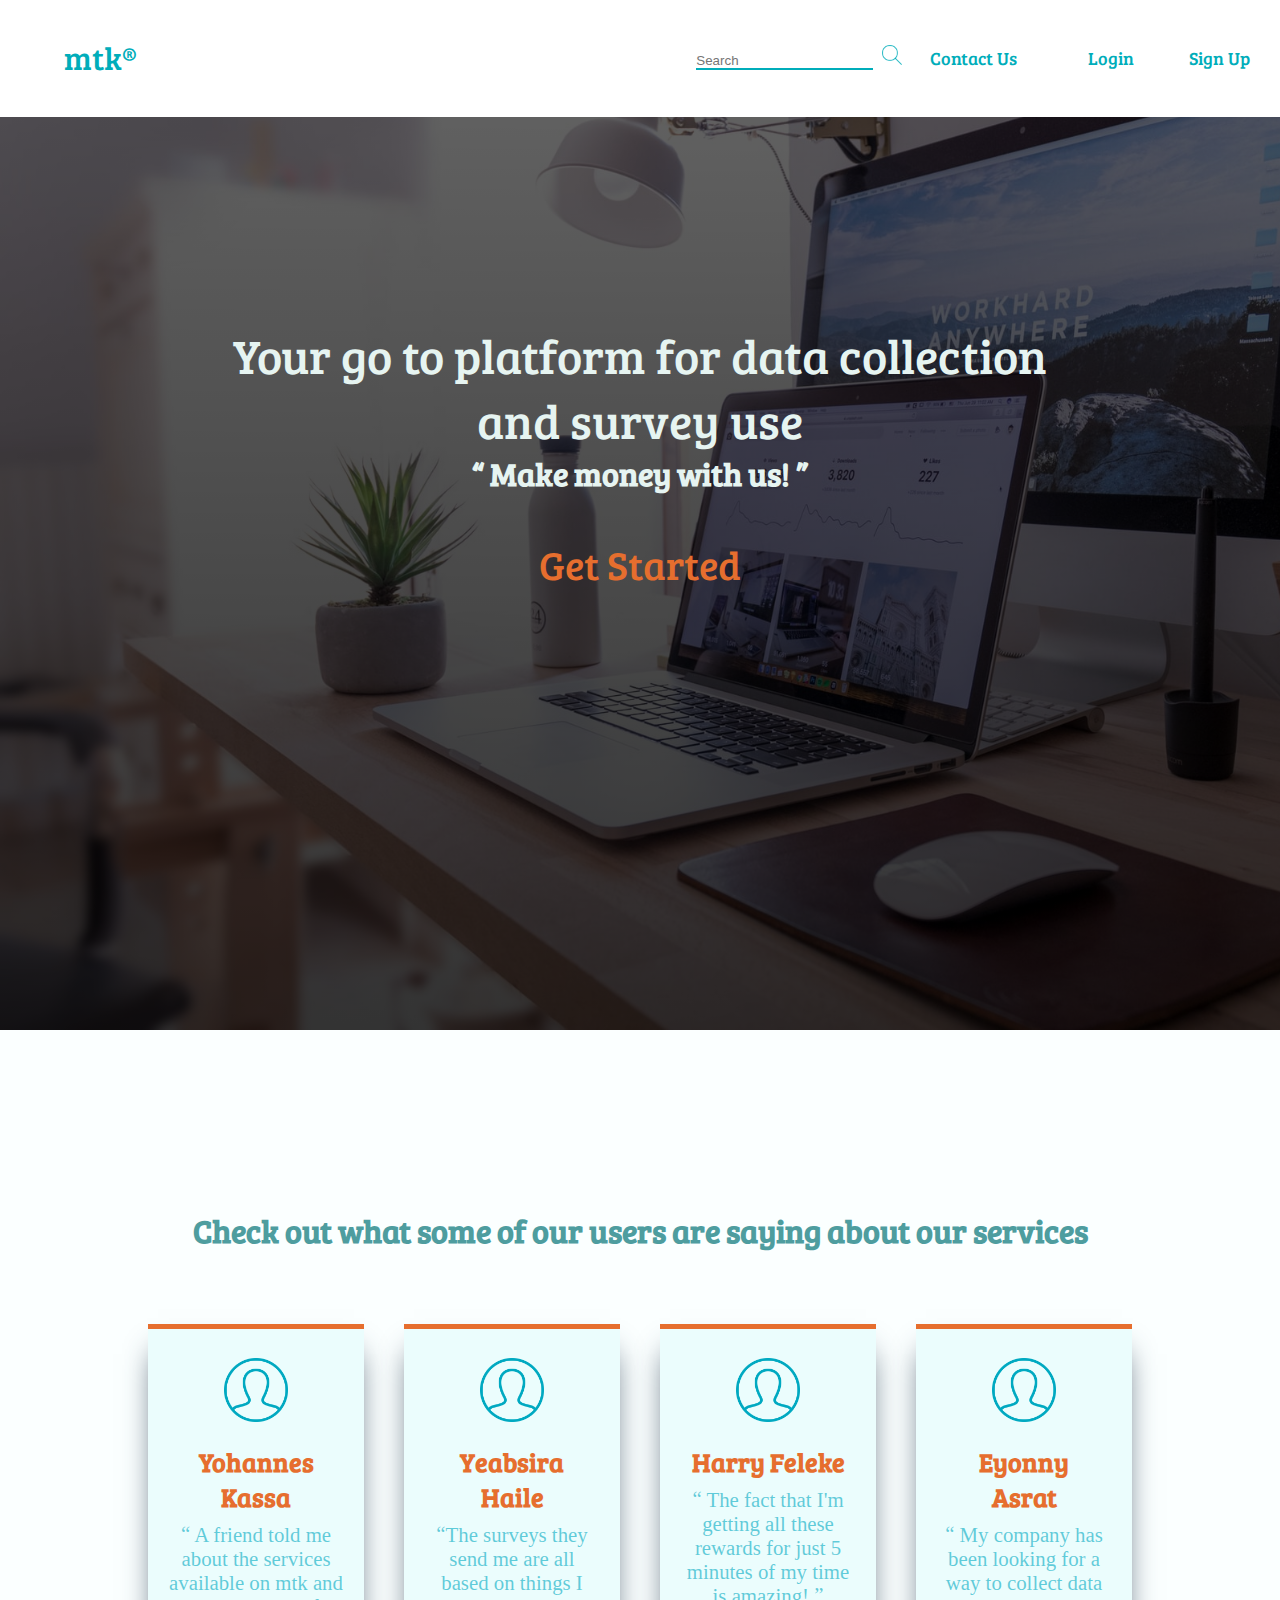
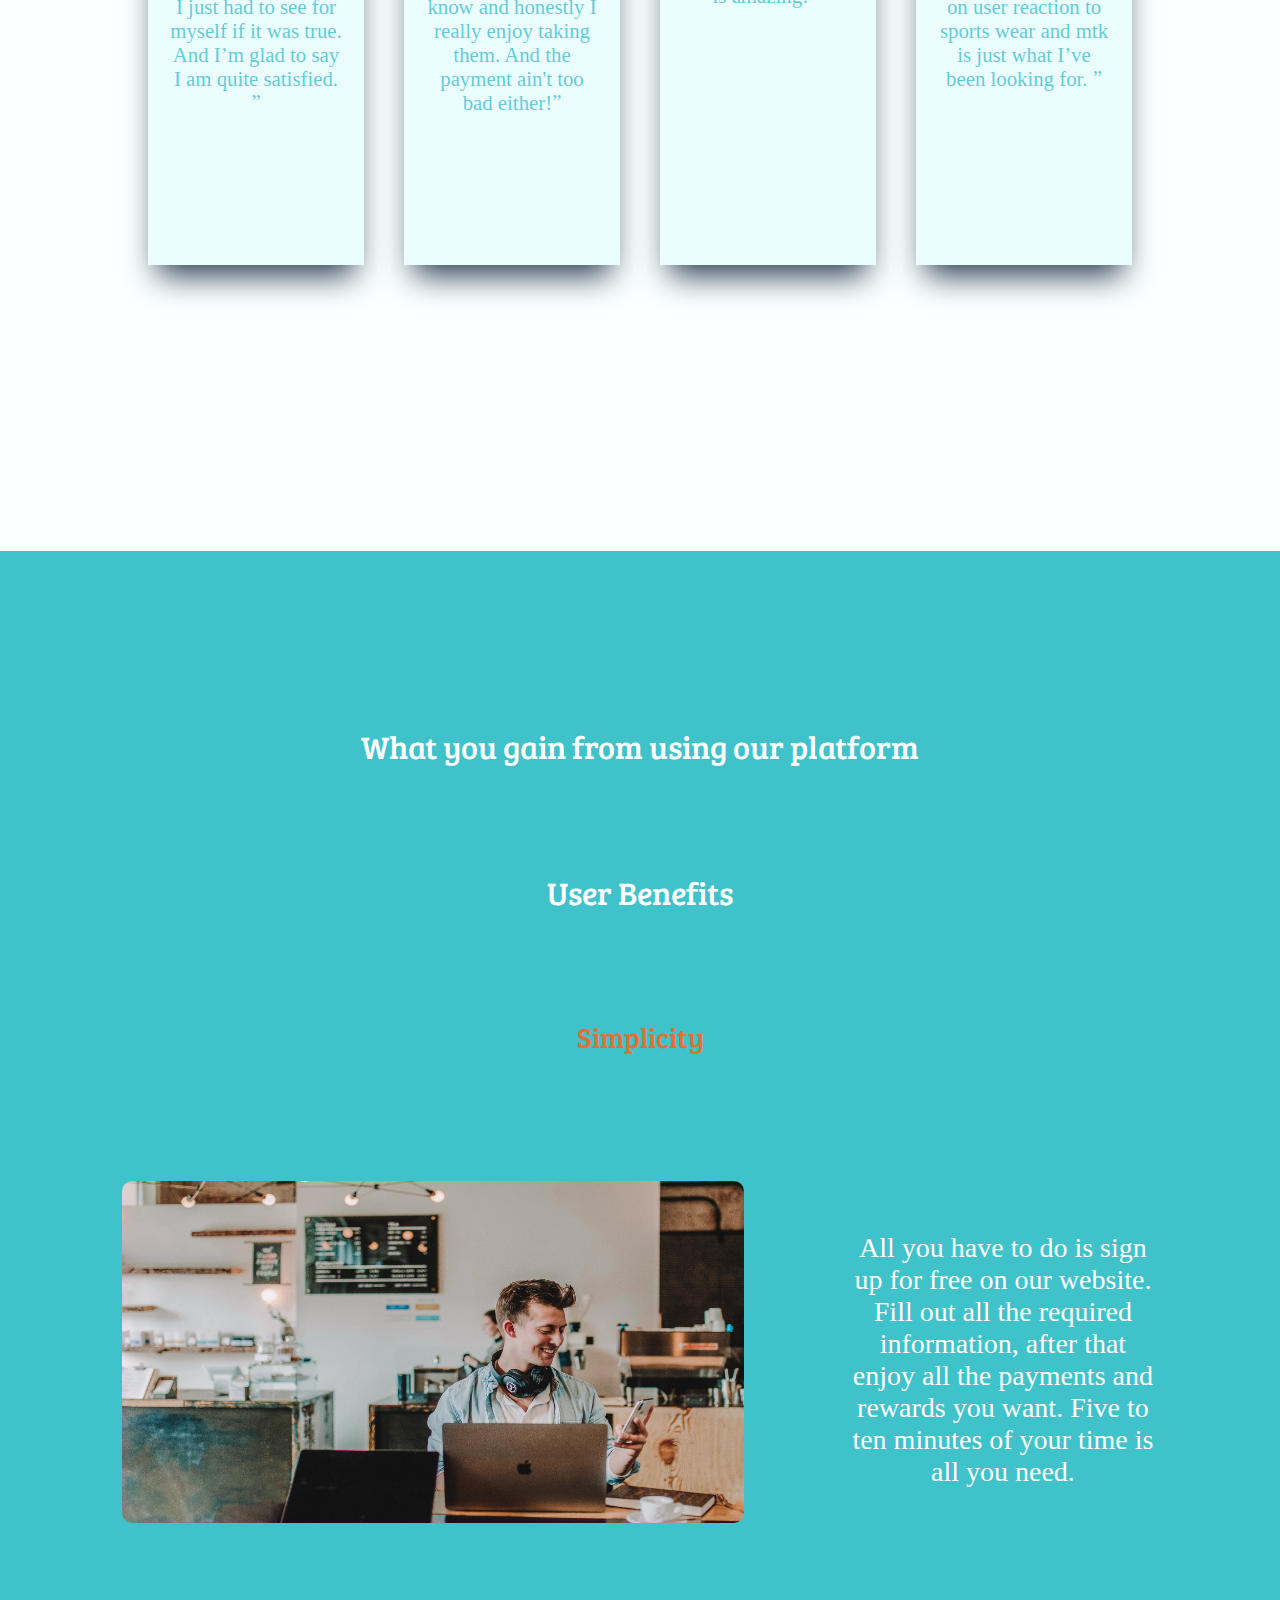
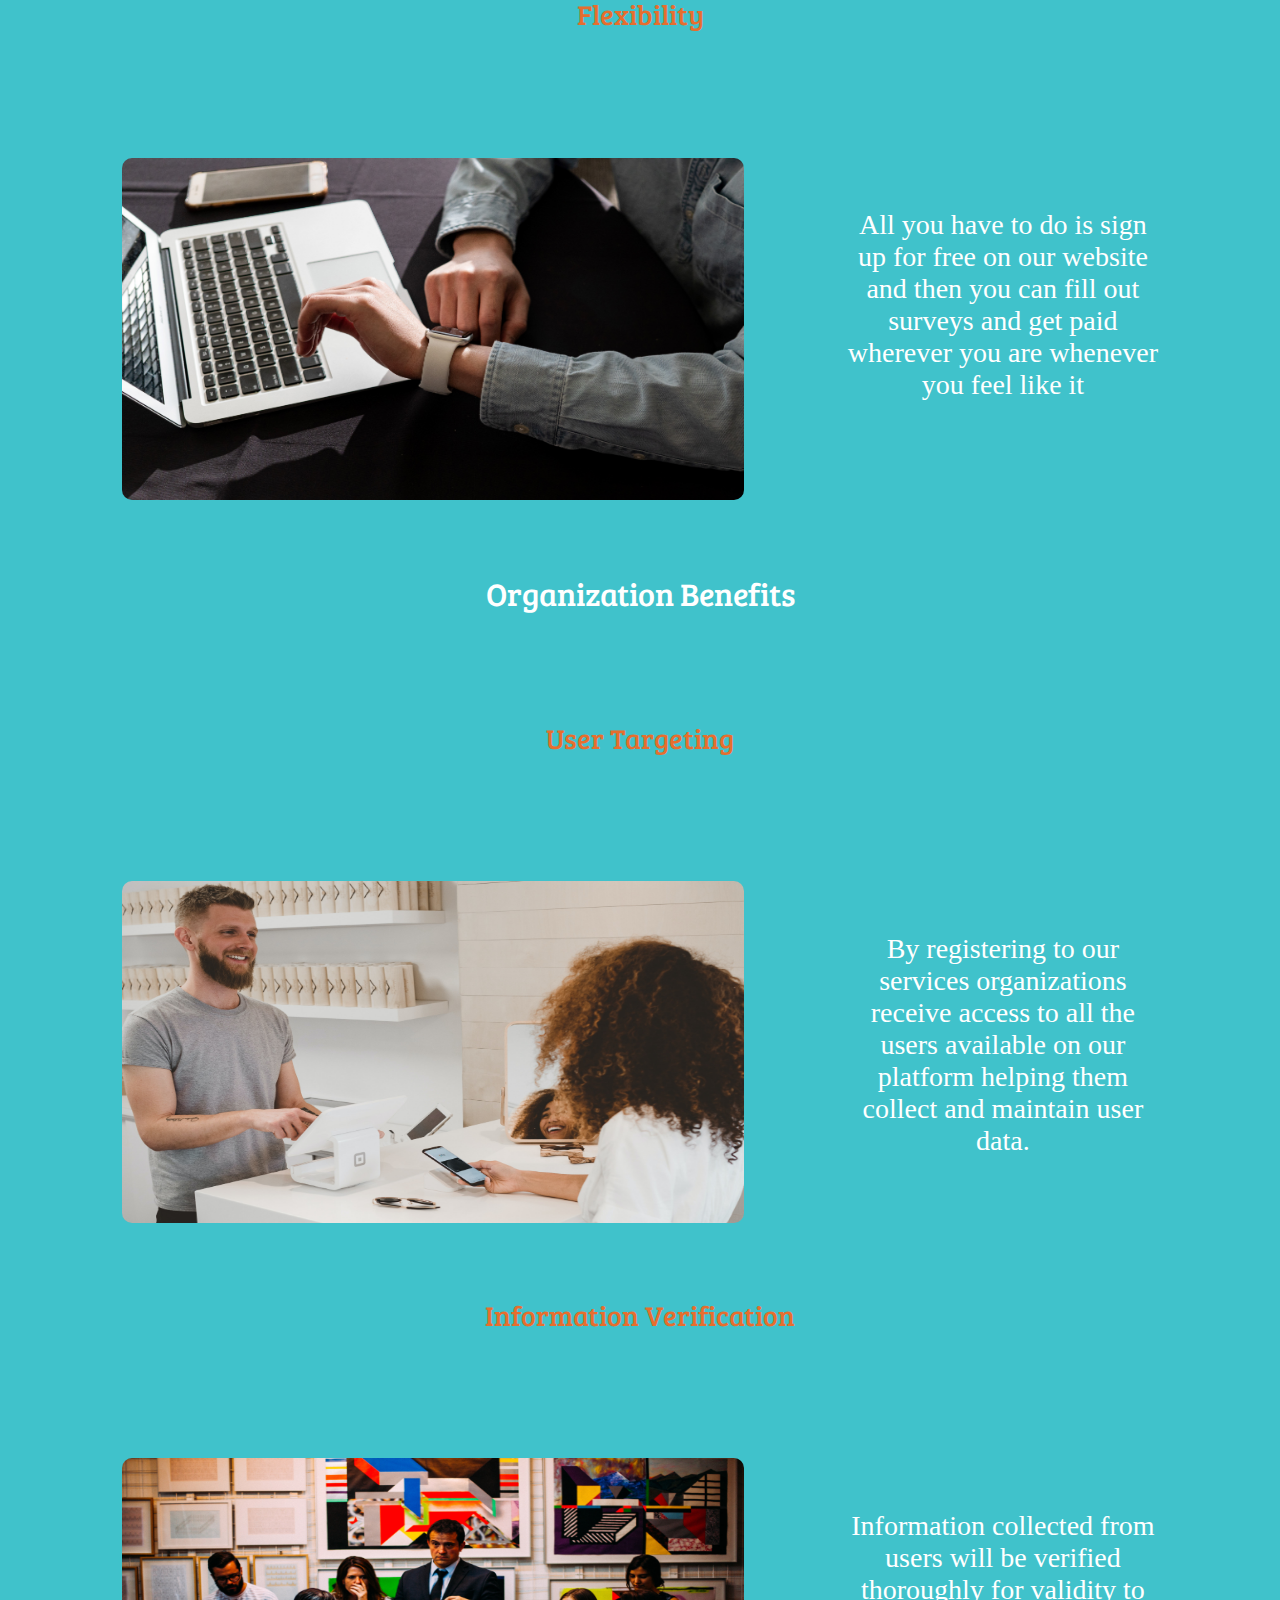
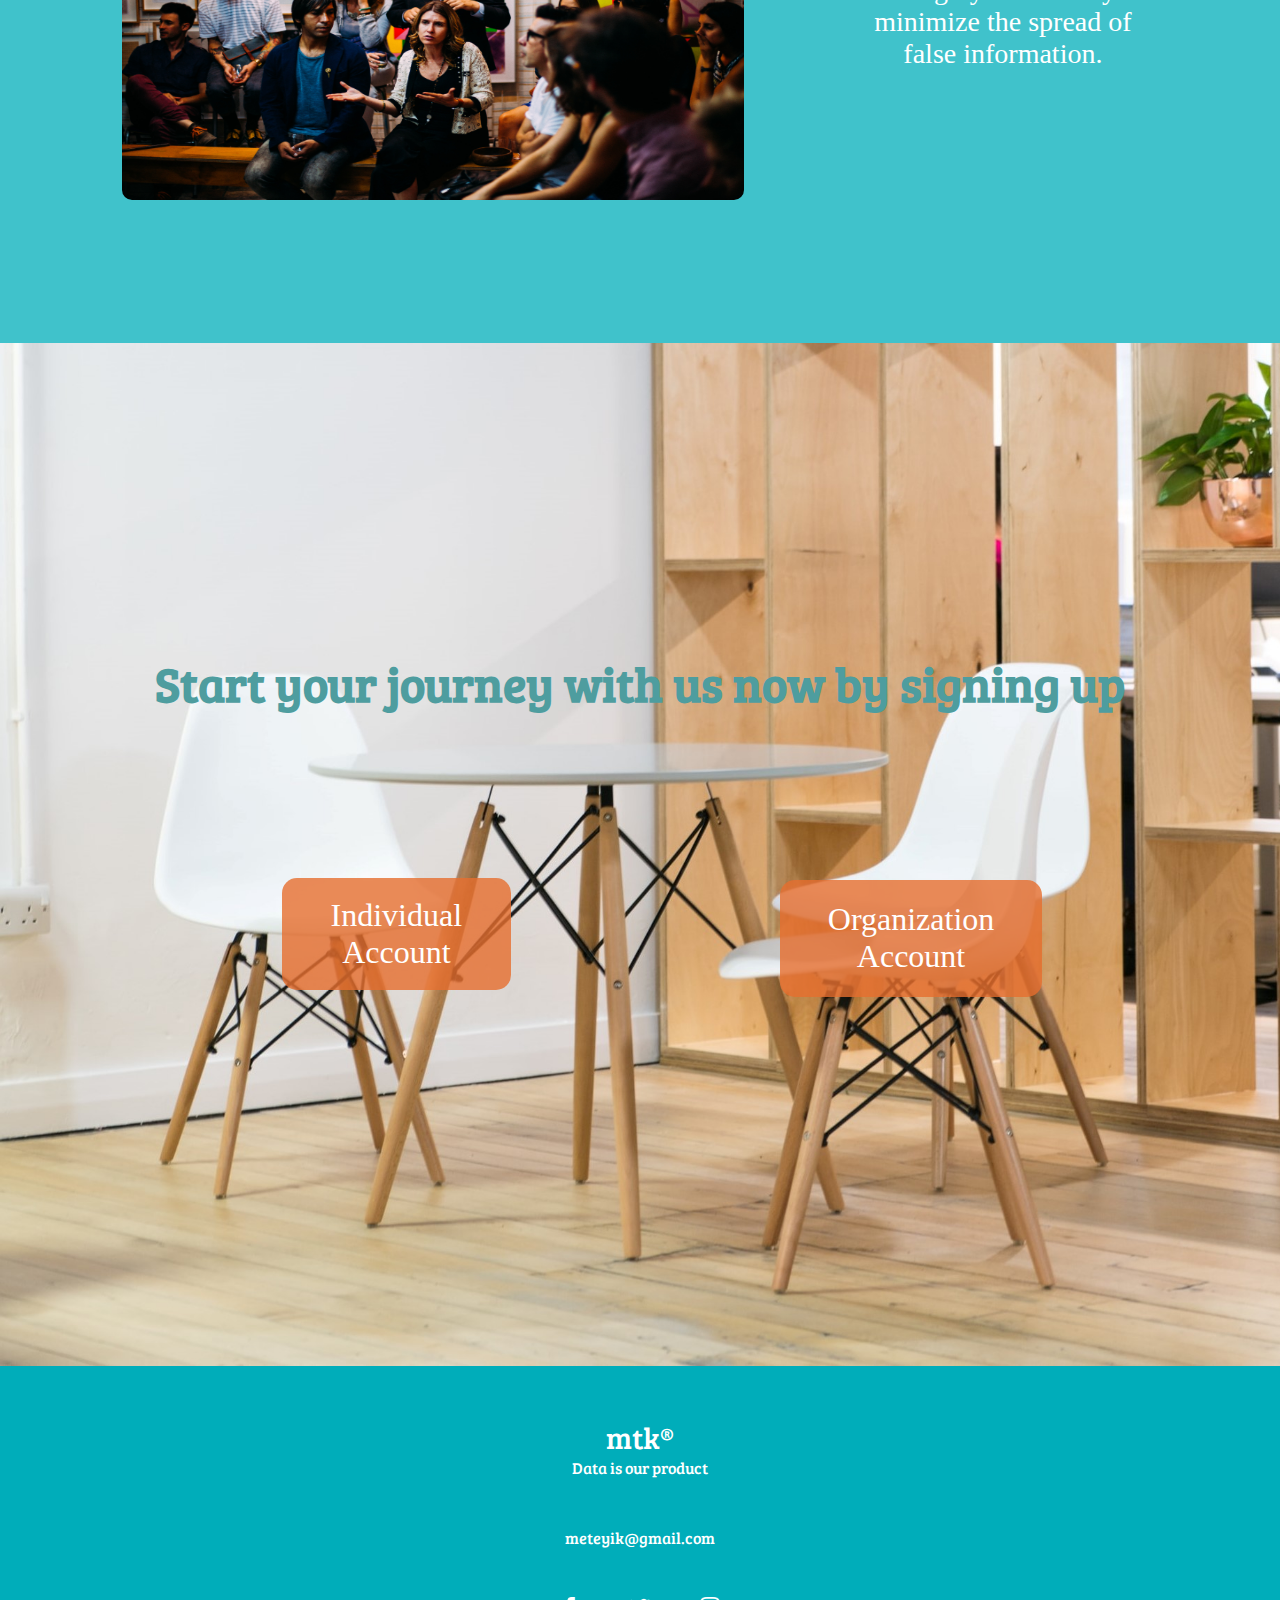
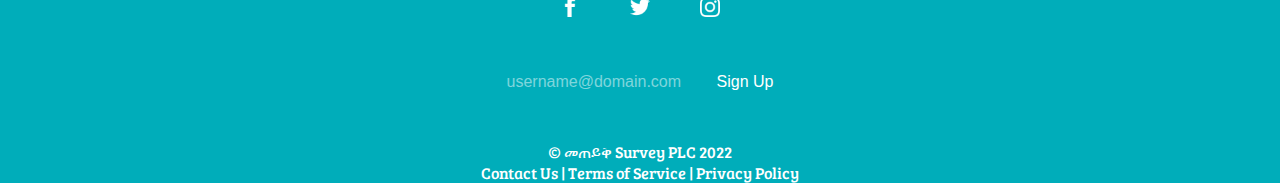
==== Meteyik Survey/index.html @ 3c39456e "login" ====
<!DOCTYPE html>
<html lang="en">

<head>
    <meta charset="UTF-8">
    <meta http-equiv="X-UA-Compatible" content="IE=edge">
    <meta name="author" content="Natan Mekebib">
    <meta name="description" content="Fill out surveys get rewards">
    <meta name="keywords" content="Survey Form Research meteyik mtk Rewards Ethiopia">
    <meta name="viewport" content="width=device-width, initial-scale=1.0">
    <title>መጠይቅ Survey : Form building and distribution</title>
    <link rel="shortcut icon" href="Resources/logo.png">
    <link href='https://fonts.googleapis.com/css?family=Bree Serif' rel='stylesheet'>
    <link rel="stylesheet" href="Resources/css/index.css">
    <link rel="stylesheet" href="Resources/css/style.css">
    <base href="index.html" target="_self">
</head>

<body>
    <header>
        <div id="header-container">
            <div class="headerpadding flex flex-ac">
                <div id="header-left">
                    <div id="header-title">
                        <a href="#">
                            mtk&reg;
                        </a>
                    </div>
                </div>
                <div id="header-right">
                    <nav id="nav">
                        <ul class="flex flex-ae">
                            <li>
                                <input type="text" name="search" placeholder="Search" id="searchbox">
                            </li>
                            <li>
                                <a href="#">
                                    <img src="Resources/images/search.png" alt="search icon" onclick="" id="searchicon" width="20px">
                                </a>
                            </li>
                            <li>
                                <a href="#">Contact Us</a>
                            </li>
                            <li>
                                <a href="Resources/html/login.html">Login</a>
                            </li>
                            <li>
                                <a href="Resources/html/usersignup.html">Sign Up</a>
                            </li>
                        </ul>
                    </nav>
                    <div id="menu">
                        <button>
                            <img src="Resources/images/menu.png" alt="Menu button">
                        </button>
                    </div>
                </div>
            </div>
            
        </div>
        <hr noshade="">
    </header>
    <main class="ta-center">
        <section id="herosection" >
            <div class="ta-center">
                <h1>Your go to platform for data collection and survey use</h1>
                <h2>
                    <q>
                        Make money with us!
                    </q>
                </h2>
                <p>
                    Have you ever wondered how you could make extra money from wherever you are without having to invest all
                    your time, well then why not consider taking surveys with us, <b>መጠይቅ Survey?</b> We offer you payments
                    and rewards for all the forms you fill out and submit. And if you are an organization looking to test
                    user views for your service then you too can work with us to get the best results possible!
                </p> <br> <br>
                <button>Get Started</button>
            </div>
        </section>
        <section id="testimonial" class="ta-center">
            <h2>Check out what some of our users are saying about our services</h2>
            <div id="testimony-container"> 
                <div class="testimonybox">
                    <img src="Resources/images/userimg.png" alt="">
                    <h3>
                    Yohannes Kassa 
                    </h3>
                    <q>
                         A friend told me about the services available on mtk and I just had to see for myself if it was true. And I’m glad to say I am quite satisfied. 
                    </q>
                </div>
                <div class="testimonybox">
                    <img src="Resources/images/userimg.png" alt="">
                    <h3>
                        Yeabsira Haile 
                    </h3>
                    <q>The surveys they send me are all based on things I know and honestly I really enjoy taking them. And the payment ain't too bad either!</q>
                </div>
                <div class="testimonybox">
                    <img src="Resources/images/userimg.png" alt="">
                    <h3>
                    Harry Feleke 
                    </h3>
                    <q>
                        The fact that I'm getting all these rewards for just 5 minutes of my time is amazing!
                    </q>
                </div>
                <div class="testimonybox">
                    <img src="Resources/images/userimg.png" alt="">
                    <h3>
                    Eyonny Asrat 
                    </h3>
                    <q>
                         My company has been looking for a way to collect data on user reaction to sports wear and mtk is just what I’ve been looking for.   
                    </q>
                    
                </div>
            </div>
        </section>
        <section id="benefits">
            <div>
                <h2>What you gain from using our platform</h2>
                <h2>User Benefits</h2>
                <h3>Simplicity</h3>
                <div class="benefit">
                    <img src="Resources/images/simplicity.jpg" alt="nothinghere">
                    <p>
                        All you have to do is sign up for free on our website. Fill out all the required information, after that enjoy all the payments and rewards you want. Five to ten minutes of your time is all you need.
                    </p>
                </div>
                <h3>Flexibility</h3>
                <div class="benefit">
                    <img src="Resources/images/flexibility.jpg" alt="Man looking at watch">
                    <p>
                        All you have to do is sign up for free on our website and then you can fill out surveys and get paid
                        wherever you are whenever you feel like it
                    </p>
                </div>
                <h2>Organization Benefits</h2>
                <h3>User Targeting</h3>
                <div class="benefit">
                    <img src="Resources/images/targeting.jpg" alt="People sitting and talking">
                    <p>
                        By registering to our services organizations receive access to all the users available on our platform
                        helping them collect and maintain user data.
                    </p>
                </div>
                <h3>Information Verification</h3>
                <div class="benefit">
                    <img src="Resources/images/verification.jpg" alt="Discussion">
                    <p>
                        Information collected from users will be verified thoroughly for validity to minimize the spread of
                        false information.
                    </p>
                </div>
            </div>
        </section>
        <section id="accounts">
            <div>
                <h2>Start your journey with us now by signing up</h2>
            </div>
            <div id="account">
                <a href="Resources/html/usersignup.html">
                    <div class="button">
                       Individual Account
                    </div>
                </a> 
                <a href="Resources/html/orgsignup.html">  
                    <div class="button">
                        Organization Account
                    </div>
                </a>                
            </div>
        </section>
    </main>
    <footer>
        <div class="ta-center">
            <div class="foot-top">
                <div class="foot">
                    <ul>
                        <li class="logo">
                             mtk&reg;
                        </li>
                        <li>
                            Data is our product
                        </li>
                    </ul>
                </div>
                <div class="foot">
                    <a href="#">
                        meteyik@gmail.com
                    </a>
                </div>
                <div class="foot">
                    <a href="#">
                        <img src="Resources/images/fb.png" alt="Facebook icon">
                    </a>
                    <a href="#">
                        <img src="Resources/images/twitter.png" alt="Twitter icon">
                    </a>
                    <a href="#">
                        <img src="Resources/images/ig.png" alt="Instagram icon" width="45px">
                    </a>
                </div>
                <div class="foot">
                    <input type="email" name="email" value="username@domain.com">
                    <button>
                        <label for="email">Sign Up</label>
                    </button>
                </div>
            </div>
            <div id="foot-bottom">
                <div id="foot-left">
                    &copy; መጠይቅ Survey PLC 2022
                </div>
                <div id="foot-right">
                    <a href="#">Contact Us</a> |
                    <a href="#">Terms of Service</a> |
                    <a href="#">Privacy Policy</a>
                </div>
            </div>
    
        </div>
    </footer>

</body>
</html>
---- Meteyik Survey/Resources/css/index.css ----
body {
  font-family: var(--font-main);
}
/* Header */
header {
  width: 100%;
}
#header-container {
  background-color: var(--white-color);
  color: var(--primary-color);
  height: 3vh;
  width: 70vw;
  padding: 10% 15%;
  z-index: 1;
  position: fixed;
}
#header-left {
  flex-basis: 50%;
  flex-shrink: 1;
  font-size: 2rem;
}
#header-left #header-title a:hover {
  color: var(--orange-color);
  transition: 0.3s;
}
#header-left a:any-link {
  color: var(--primary-color);
  text-decoration: none;
}
#header-right {
  flex-basis: 50%;
  flex-grow: 1;
  text-align: right;
}
#nav {
  display: none;
}
#menu button {
  width: 25%;
  height: 3vh;
  border: none;
  background: rgba(0, 0, 0, 0);
}

/* Hero Section */

#herosection {
  background-image: linear-gradient(
      180.43deg,
      rgba(0, 0, 0, 0.6) 0%,
      rgba(0, 0, 0, 0.8) 100%
    ),
    url("../images/usingpc.jpg");
  background-size: cover;
  background-repeat: no-repeat;
  overflow: hidden;
  height: auto;
  margin-top: 15%;
  padding-bottom: 10%;
}
#herosection div h1 {
  padding: 35% 15% 20% 15%;
  font-size: clamp(3rem, 3rem, 3rem);
  font-weight: 200;
}
#herosection div h2 {
  color: var(--lighter-text-color);
  font-size: 28px;
}
#herosection p {
  display: none;
}
#herosection button {
  border: none;
  color: var(--orange-color);
  background-color: transparent;
  font-size: 40px;
  font-family: var(--font-main);
}
/* Testimonial section */
#testimonial {
  height: auto;
  color: var(--accent-color);
  background-color: var(--lighter-bg-color);
  padding: 10%;
}
#testimonial h2 {
  font-size: 32px;
  padding: 5%;
}
#testimonial h3 {
  font-size: 26px;
  color: var(--orange-color);
}
.testimonybox {
  background-color: var(--lighter-bgshade-color);
  margin-top: 15%;
  padding: 5% 7%;
}
.testimonybox q {
  font-size: 175%;
  font-family: var(--font-quote);
  color: var(--light-accent-color);
  padding: 5% 0%;
}
.testimonybox h3 {
  padding: 5%;
}
.testimonybox img {
  width: 15%;
  height: 15%;
  padding: 5%;
}
/* Benefits */
#benefits {
  background-color: var(--lighter-primary-color);
  color: white;
  height: auto;
  padding: 10%;
}
#benefits * {
  padding: 5%;
}
#benefits h2 {
  color: white;
  font-weight: 300;
  font-size: 32px;
}
#benefits h3 {
  color: var(--orange-color);
  font-weight: 200;
  font-size: 28px;
  padding-bottom: 7%;
}
#benefits h4 {
  font-size: 26;
}
#benefits .benefit p {
  font-size: 175%;
  font-family: var(--font-secondary);
  padding: 5% 0%;
}
#benefits .benefit img {
  padding: 0%;
  border-radius: 25px;
}
/* Call to Action */
#accounts {
  background-color: var(--lighter-bgshade-color);
  padding: 20% 10%;
}
#accounts h2 {
  font-size: 32px;
  padding: 10% 0%;
}
.button {
  font-size: 2rem;
  font-family: var(--font-secondary);
  padding: 10%;
  margin: 5% 0%;
  border-radius: 25px;
  background-color: var(--lighter-orange-color);
}
.button:active {
  background-color: white;
  color: var(--lighter-orange-color);
  transition: 0.3s;
}
#accounts a {
  padding: 10%;
  font-weight: 300;
  margin: 0% 5%;
}
#accounts a:any-link {
  color: white;
  text-decoration: none;
}
/* Footer */
footer {
  background-color: var(--primary-color);
  text-decoration: none;
  color: white;
}
footer a:any-link {
  color: white;
  text-decoration: none;
}
footer img {
  width: 20px;
  height: 20px;
}
footer li {
  list-style: none;
}
.foot-top {
  padding: 6%;
}
.foot {
  padding: 4%;
}
.foot a {
  padding: 2%;
}
.foot button:hover {
  color: var(--orange-color);
  transition: 0.3s;
}
.foot a:hover {
  color: var(--orange-color);
  transition: 0.3s;
}
.foot .logo {
  font-size: 30px;
}
.foot input {
  color: rgba(255, 255, 255, 0.5);
  background-color: var(--lighter-primary-color);
  border: none;
  font-size: 16px;
}
.foot button {
  color: white;
  border: none;
  background-color: transparent;
  font-size: 16px;
}
#foot-bottom #foot-right a:hover {
  color: var(--orange-color);
  transition: 0.3s;
}
/* Desktop and pc */
@media only screen and (min-width: 620px) {
  header {
    width: 100%;
    /* margin-bottom: 10px; */
  }
  #header-right {
    text-align: right;
  }
  #header-container {
    height: 5vh;
    width: 100%;
    max-width: 100vw;
    padding: 4vh 0vh;
    /* z-index: 1; */
    position: fixed;
    /* display: grid;
    place-items: center; */
  }
  #header-left {
    flex-basis: 20%;
    flex-shrink: 1;
    font-size: 2rem;
  }
  #header-right {
    flex-basis: 80%;
    flex-grow: 1;
    text-align: right;
  }
  #header-right {
    padding-left: 40%;
  }
  #header-container .headerpadding a:hover {
    color: var(--orange-color);
    transition: 0.3s;
  }
  .headerpadding {
    padding: 0% 0% 0% 5%;
  }
  #menu {
    display: none;
  }
  #nav {
    display: block;
    font-size: large;
  }
  #nav a {
    text-decoration: none;
  }
  #nav ul #searchbox {
    /* display: none; */
    /* flex-basis: 0%; */
    justify-content: flex-end;
  }
  #nav li {
    list-style: none;
    flex-basis: 20%;
    text-align: right;
  }
  #nav li a {
    padding: 2%;
  }
  #nav ul li #searchbox {
    border: none;
    color: var(--primary-color);
    border-bottom: 2px solid var(--primary-color);
  }
  #nav ul li #searchbox:hover {
    border-bottom: 2px solid var(--orange-color);
    transition: 0.3s;
  }
  #nav li:first-of-type + li {
    /* list-style: none; */
    flex-basis: 5%;
    /* text-align: right; */
  }
  #nav a:any-link {
    color: var(--primary-color);
  }
  #herosection {
    background: rgb(249, 247, 246);
    background: linear-gradient(
        180.43deg,
        rgba(0, 0, 0, 0.6) 0%,
        rgba(0, 0, 0, 0.8) 100%
      ),
      url("../images/bg-option2.jpg");
    background-size: cover;
    background-repeat: no-repeat;
    overflow: hidden;
    margin: 0%;
    height: 100vh;
    text-align: center;
    /* position: fixed; */
    /* padding: 0%; */
    /* padding-bottom: 0%; */
  }
  #herosection div h1 {
    padding: 25% 15% 0% 15%;
    font-size: 3rem;
    font-weight: 200;
  }
  #herosection div h2 {
    color: var(--lighter-text-color);
    font-size: 2rem;
  }
  #herosection button {
    border: none;
    color: var(--orange-color);
    background-color: transparent;
    font-size: 40px;
    font-family: var(--font-main);
  }
  #testimony-container {
    display: flex;
    height: 80vh;
  }
  .testimonybox {
    flex-basis: 25%;
    padding: 2%;
    margin: 2%;
    overflow: hidden;
    height: 55vh;
    border-radius: 15 px;
    border-top: 5px solid var(--orange-color);
    box-shadow: rgb(38, 57, 77) 0px 20px 30px -10px;
    transition: 0.1s;

    /* font-size: 120%; */
  }
  #testimony-container .testimonybox q {
    font-size: 130%;
  }
  .testimonybox:hover {
    overflow: visible;
    height: 80%;
    transition: 0.1s;
    background-color: rgba(0, 173, 186, 0.35);
    border-bottom: 5px solid var(--lighter-orange-color);
  }
  #testimony-container .testimonybox:hover {
  }
  #testimony-container .testimonybox:hover q {
    font-size: 150%;
  }
  .testimonybox:hover q {
    color: var(--white-color);
    font-size: 150%;
  }
  .testimonybox img {
    height: 13%;
    width: auto;
  }
  .testimonybox:hover img {
    height: 13%;
    width: auto;
  }
  #benefits {
    padding: 5%;
    background-size: cover;
    background-repeat: no-repeat;
    overflow: hidden;
  }
  #benefits .benefit img {
    border-radius: 10px;
  }
  .benefit {
    display: flex;
    text-align: center;
    position: relative;
    padding: 5%;
    margin: 5% 0% 25% 0%;
  }
  .benefit:nth-child(2n) {
    /* flex-direction: row-reverse; */
  }
  .benefit img {
    flex-basis: 50%;
    padding: 5%;
    position: absolute;
    left: 0;
    top: 0;
    bottom: 0;
    width: 60%;
    height: 330%;
  }
  #benefits .benefit p {
    flex-basis: 50%;
    /* padding: 0% 5% 5% 5%; */
    position: absolute;
    right: 0;
    /* left: 0; */
    bottom: 0;
    font-size: 1.75rem;
    top: 0;
    width: 30%;
    height: 100%;
    /* box-shadow: rgba(0, 0, 0, 0.06) 0px 2px 4px 0px inset; */
    /* overflow: hidden; */
  }
  .benefit p:hover {
    /* overflow-y: auto; */
  }
  #accounts {
    /* position: relative; */
    text-align: center;
    background-image: url("../images/calltoaction.jpg");
    background-size: cover;
    background-repeat: no-repeat;
    overflow: hidden;
  }
  #accounts h2 {
    padding: 5% 0%;
    font-size: 3rem;
  }
  #account {
    display: flex;
    text-align: center;
    width: 100%;
    font-size: 3rem;
    /* padding-left: 10%; */

    /* flex-basis: 100%; */
  }
  .button {
    /* display: flex; */
    flex-basis: 50%;
    border-radius: 15px;
    /* margin: 0% auto; */
    width: 100%;
    text-align: center;
    font-size: 2rem;
    /* position: absolute; */
  }
  .button:hover {
    color: var(--lighter-bgshade-color);
  }
  .foot-top {
    padding: 2%;
  }
  .foot {
    padding: 2%;
  }
  .foot a {
    padding: 2%;
  }
}
/* @media only screen and (min-width: 620px) {
  #header-right {
    padding-left: 10%;
  }
  #header-left {
    flex-basis: 10%;
    flex-shrink: 1;
    font-size: 2rem;
  }
  #header-right {
    flex-basis: 90%;
    flex-grow: 1;
    text-align: right;
  }
} */
---- Meteyik Survey/Resources/css/style.css ----
* {
  padding: 0;
  margin: 0;
  max-width: 100%;
  /* overflow: hidden; */
  position: relative;
}
/* Variables */
:root {
  --primary-color: #00adba;
  --lighter-primary-color: rgba(0, 173, 186, 0.75);
  --accent-color: #00a9c1;
  --light-accent-color: rgba(0, 169, 193, 0.6);
  --darker-shade: #4e9d9f;
  --lighter-text-color: #e6f4f1;
  --lighter-bg-color: rgba(235, 253, 253, 0.2);
  --lighter-bgshade-color: rgba(235, 253, 253, 1);
  --white-color: #ffffff;
  --offwhite-color: #f5f5f5;
  --orange-color: rgba(230, 110, 46, 1);
  --lighter-orange-color: rgba(230, 110, 46, 0.8);
  --font-main: Bree Serif;
  --font-quote: Raleway;
  --font-secondary: Lato;
}

/* Ready Classes */
/* Width Ready Classes */

.fifteen {
  width: 15%;
}
/* 20% wide */
.twenty {
  width: 20%;
}

/* 25% wide */
.twenty-five {
  width: 25%;
}

/* 30% wide */
.thirty {
  width: 30%;
}

/* 35% wide */
.thirty-five {
  width: 35%;
}

/* 40% wide */
.forty {
  width: 40%;
}

/* 45% wide */
.forty-five {
  width: 45%;
}

/* 50% wide */
.fifty {
  width: 50%;
}

/* 55% wide */
.fifty-five {
  width: 55%;
}

/* 60% wide */
.sixty {
  width: 60%;
}

/* 70% wide */
.seventy {
  width: 70%;
}

/* 75% wide */
.seventy-five {
  width: 75%;
}

/* 80% wide */
.eighty {
  width: 80%;
}

/* 100% wide */
.full {
  width: 100%;
}
/* Flexbox Ready Classes */
.flex {
  display: flex;
}
.flex-sb {
  justify-content: space-between;
}
.flex-ac {
  align-items: center;
}
.flex-jc {
  justify-content: center;
}
.flex-ae {
  align-items: flex-end;
}
.flex-je {
  justify-content: flex-end;
}
.flex-col {
  flex-direction: column;
}
.flex-wrap {
  flex-wrap: wrap;
}
/* Background Colors */

.bg-white {
  background-color: var(--white-color);
}

.bg-offwhite {
  background-color: var(--offwhite-color);
}

.bg-primary {
  background-color: var(--primary-color);
}

.bg-lighter {
  background-color: var(--lighter-bg-color);
}

/* Text Colors */

.tc-wht {
  color: var(--white-color);
}

.tc-prim {
  color: var(--primary-color);
}

.tc-acc {
  color: var(--accent-color);
}
.tc-light {
  color: var(--lighter-text-color);
}
.tc-dark {
  color: var(--darker-shade);
}
.tc-orange {
  color: var(--orange-color);
}

/* Text Alignment */

.ta-center {
  text-align: center;
}

.ta-right {
  text-align: right;
}
h1 {
  color: var(--lighter-text-color);
}
h2 {
  color: var(--darker-shade);
}
.btn {
  color: var(--orange-color);
}
::-webkit-scrollbar {
  width: 1em;
  /* scrollbar-width: thin; */
}
::-webkit-scrollbar-track {
  background: white;
  border-radius: 100vw;
  margin-block: 0.5em;
}
::-webkit-scrollbar-thumb {
  background: rgba(230, 110, 46, 0.534);
  border: 0.25em solid white;
  border-radius: 100vw;
}
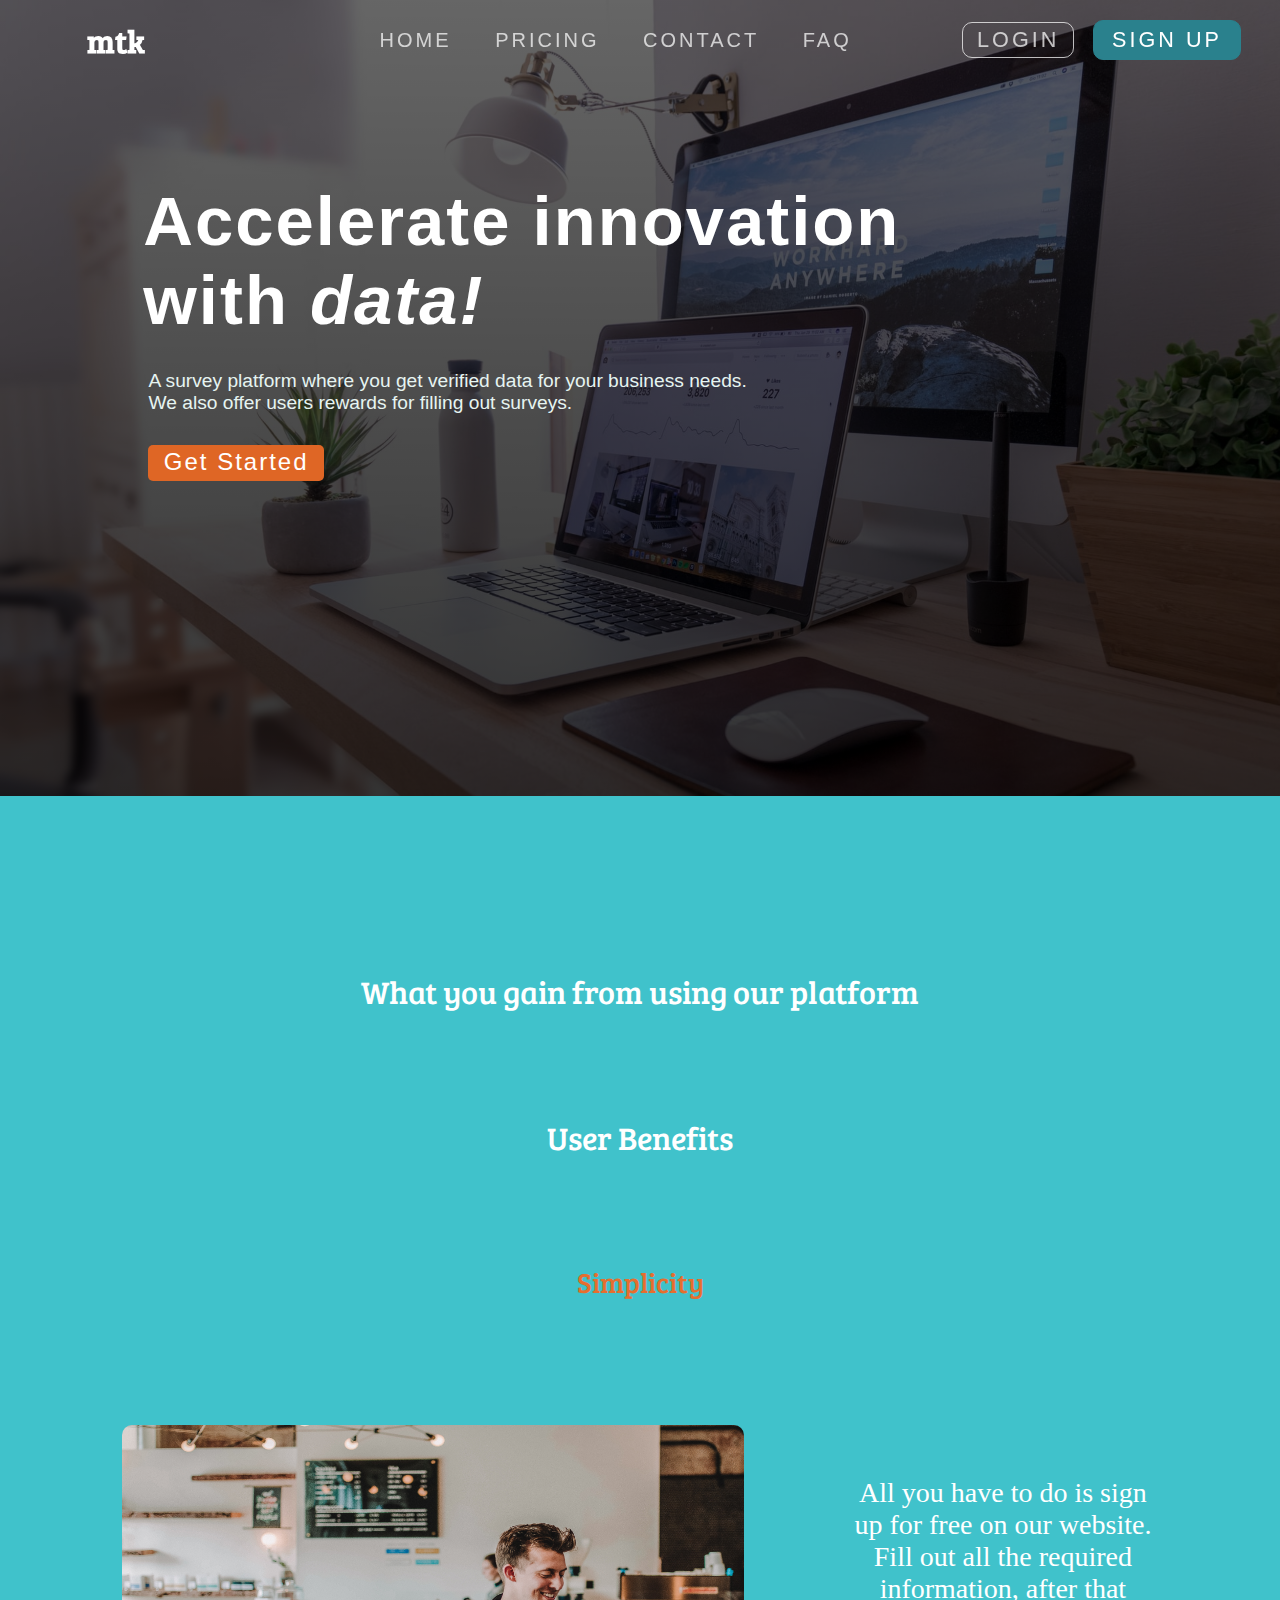
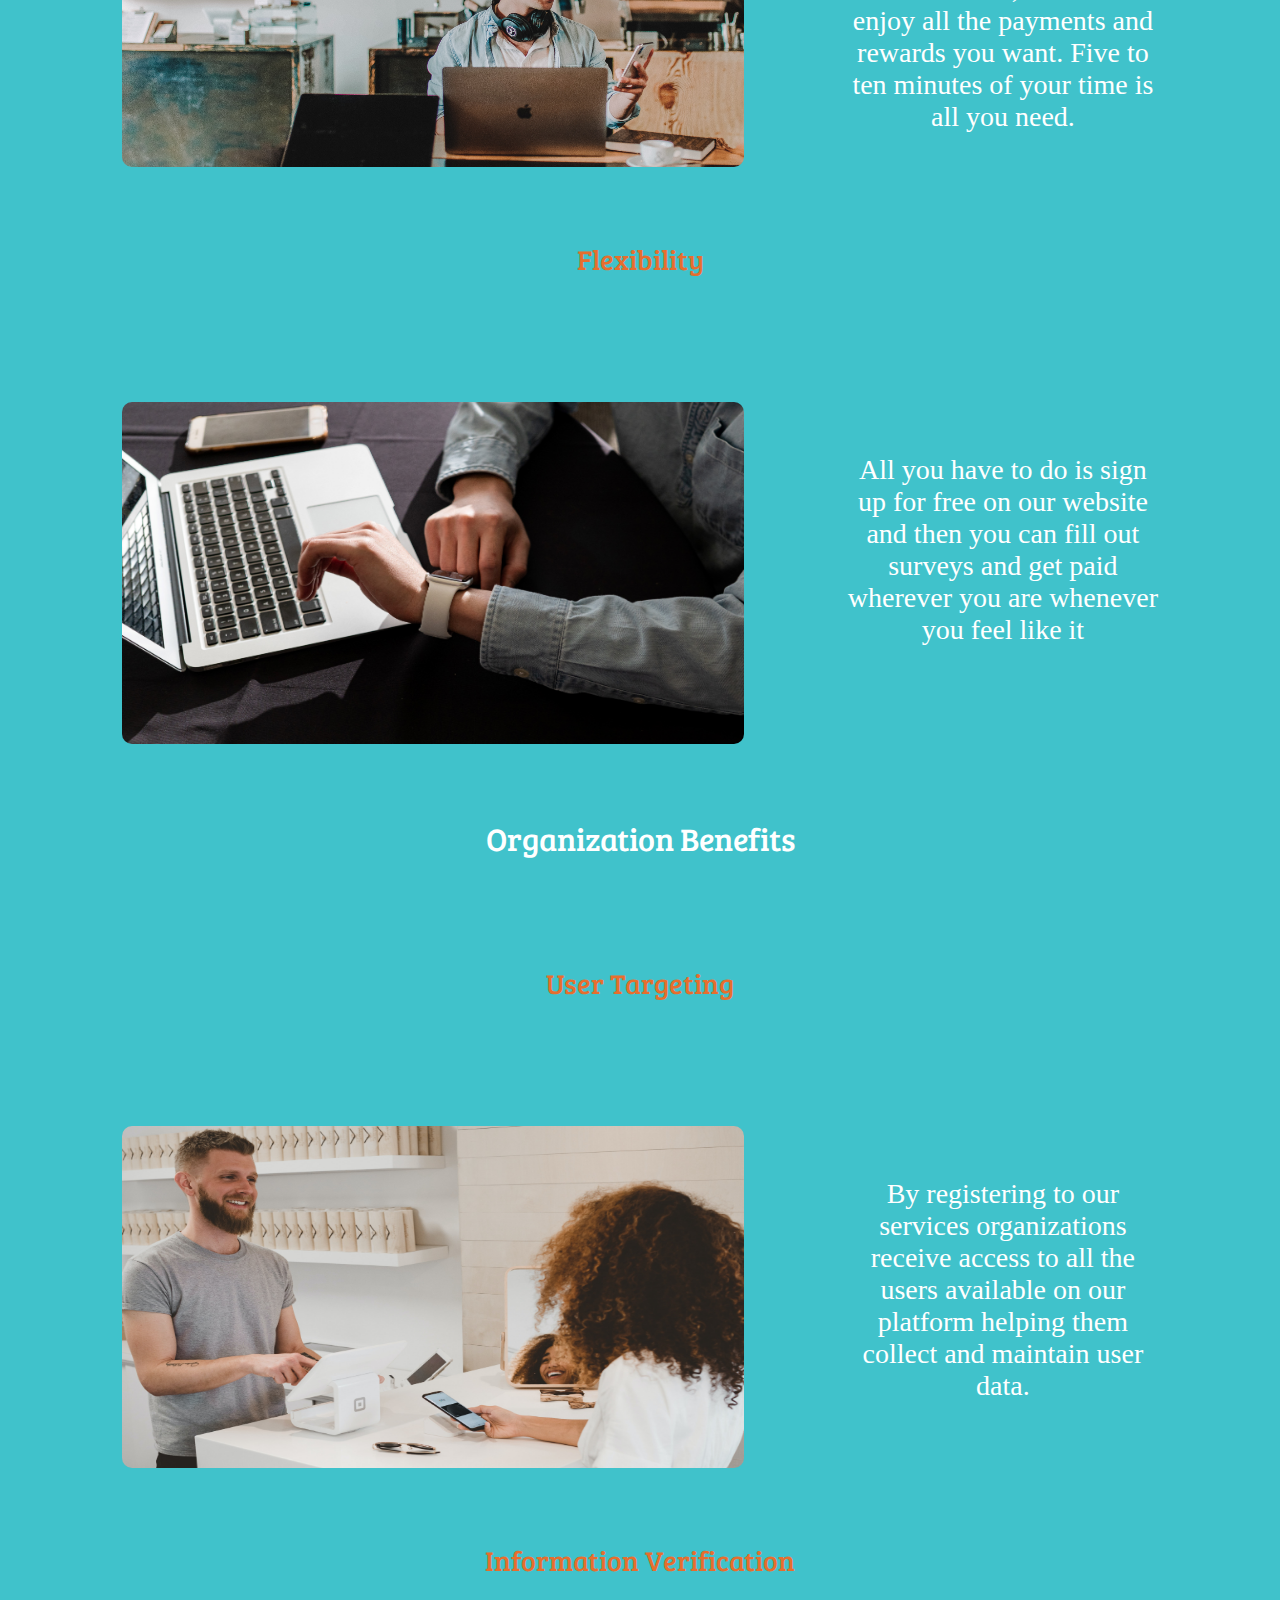
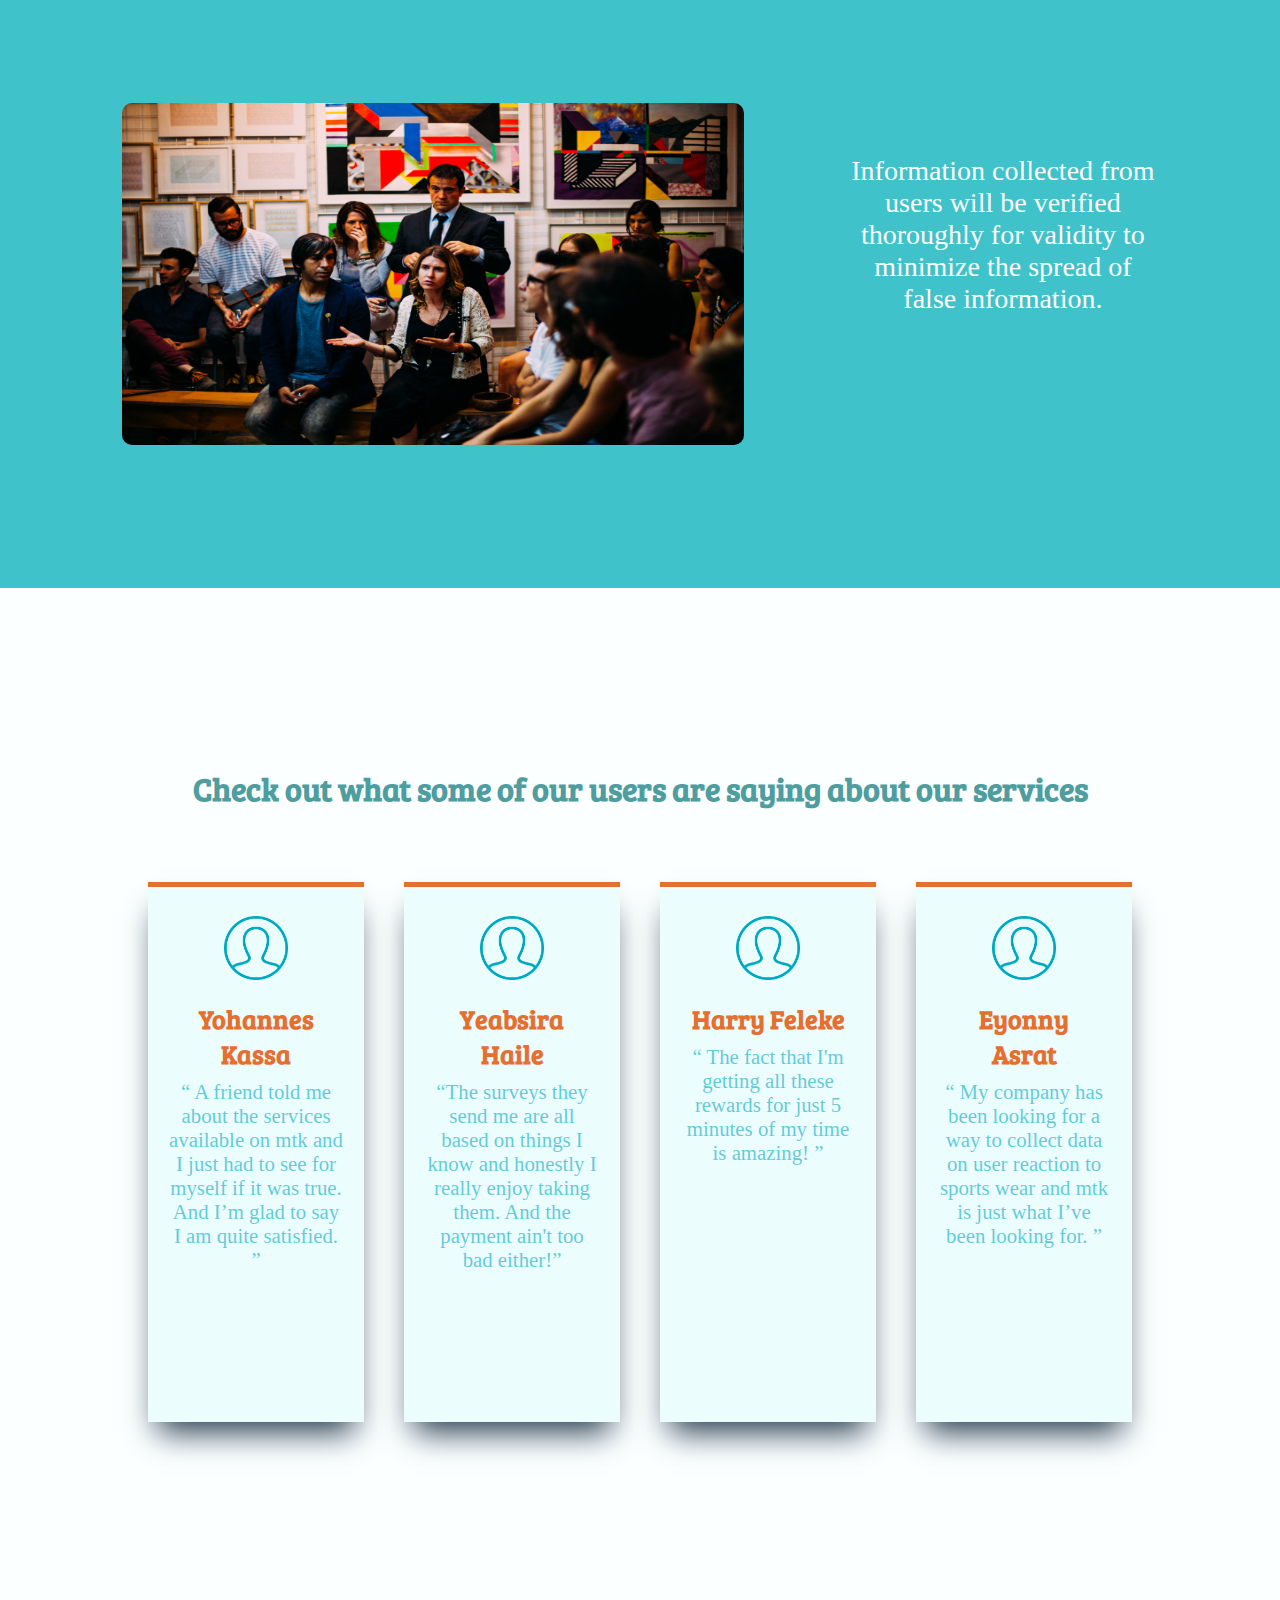
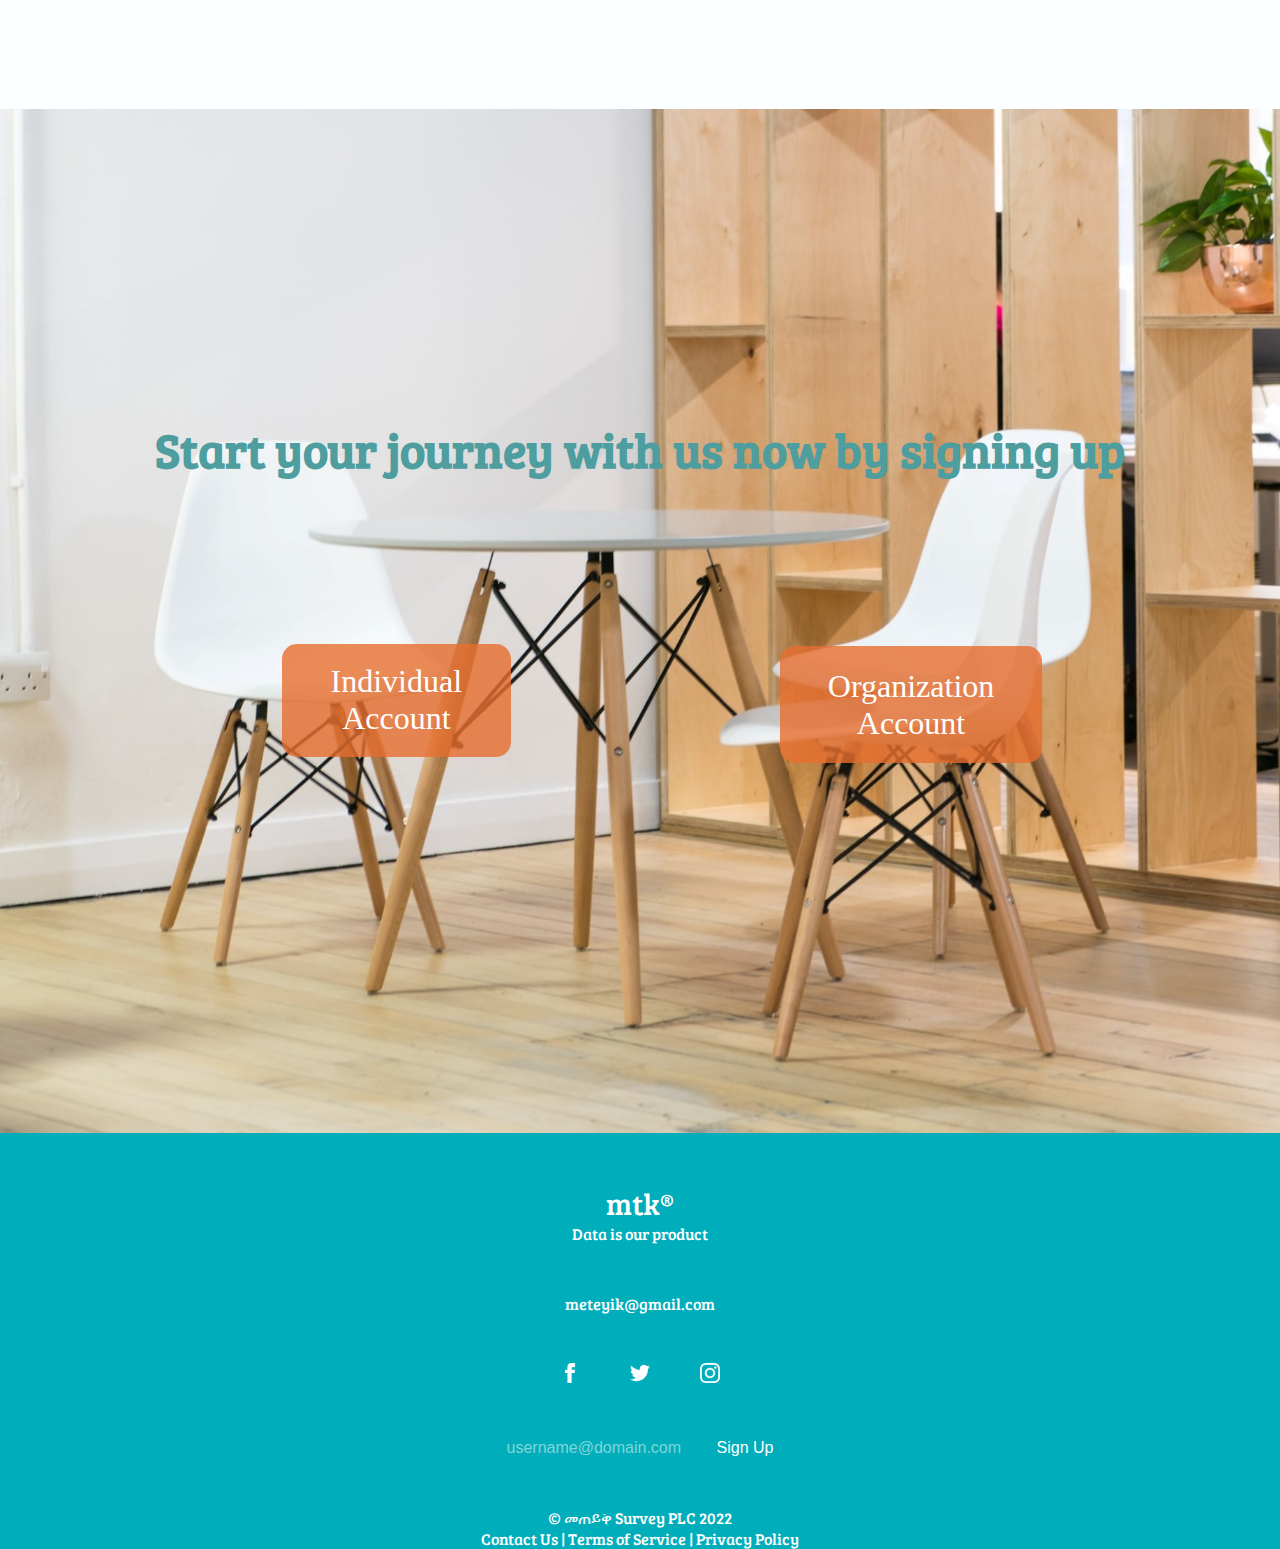
==== commit 3093da70: "herosection change" ====
--- a/Meteyik Survey/index.html
+++ b/Meteyik Survey/index.html
@@ -18,104 +18,37 @@
 
 <body>
     <header>
-        <div id="header-container">
-            <div class="headerpadding flex flex-ac">
-                <div id="header-left">
-                    <div id="header-title">
-                        <a href="#">
-                            mtk&reg;
-                        </a>
-                    </div>
-                </div>
-                <div id="header-right">
-                    <nav id="nav">
-                        <ul class="flex flex-ae">
-                            <li>
-                                <input type="text" name="search" placeholder="Search" id="searchbox">
-                            </li>
-                            <li>
-                                <a href="#">
-                                    <img src="Resources/images/search.png" alt="search icon" onclick="" id="searchicon" width="20px">
-                                </a>
-                            </li>
-                            <li>
-                                <a href="#">Contact Us</a>
-                            </li>
-                            <li>
-                                <a href="Resources/html/login.html">Login</a>
-                            </li>
-                            <li>
-                                <a href="Resources/html/usersignup.html">Sign Up</a>
-                            </li>
-                        </ul>
-                    </nav>
-                    <div id="menu">
-                        <button>
-                            <img src="Resources/images/menu.png" alt="Menu button">
-                        </button>
-                    </div>
-                </div>
-            </div>
-            
+        <div class="header-container">
+            <div class="inner-heading">
+                <div id="header-logo">
+                    <span><a href="">mtk</a></span>
+                </div>
+                <div id="header-nav">
+                    <ul>
+                        <a href=""><li>Home</li></a>
+                        <a href=""><li>Pricing</li></a>
+                        <a href=""><li>Contact</li></a>
+                        <a href=""><li>FAQ</li></a>
+                    </ul>
+                </div>
+                <div id="header-menu">
+                    <ul>
+                        <a href="Resources/html/login.html"><li>Login</li></a>
+                        <a href="Resources/html/usersignup.html"><li>Sign Up</li></a>
+                        <a href=""><li></li></a>
+                    </ul>
+                </div>
+            </div>
         </div>
-        <hr noshade="">
     </header>
     <main class="ta-center">
         <section id="herosection" >
-            <div class="ta-center">
-                <h1>Your go to platform for data collection and survey use</h1>
-                <h2>
-                    <q>
-                        Make money with us!
-                    </q>
-                </h2>
+            <div>
+                <h1>Accelerate innovation <br>with   <em> data! </em> </h1>
                 <p>
-                    Have you ever wondered how you could make extra money from wherever you are without having to invest all
-                    your time, well then why not consider taking surveys with us, <b>መጠይቅ Survey?</b> We offer you payments
-                    and rewards for all the forms you fill out and submit. And if you are an organization looking to test
-                    user views for your service then you too can work with us to get the best results possible!
-                </p> <br> <br>
+                    A survey platform where you get verified data for your business needs. <br> We also offer users rewards for filling out surveys.
+                </p>
                 <button>Get Started</button>
-            </div>
-        </section>
-        <section id="testimonial" class="ta-center">
-            <h2>Check out what some of our users are saying about our services</h2>
-            <div id="testimony-container"> 
-                <div class="testimonybox">
-                    <img src="Resources/images/userimg.png" alt="">
-                    <h3>
-                    Yohannes Kassa 
-                    </h3>
-                    <q>
-                         A friend told me about the services available on mtk and I just had to see for myself if it was true. And I’m glad to say I am quite satisfied. 
-                    </q>
-                </div>
-                <div class="testimonybox">
-                    <img src="Resources/images/userimg.png" alt="">
-                    <h3>
-                        Yeabsira Haile 
-                    </h3>
-                    <q>The surveys they send me are all based on things I know and honestly I really enjoy taking them. And the payment ain't too bad either!</q>
-                </div>
-                <div class="testimonybox">
-                    <img src="Resources/images/userimg.png" alt="">
-                    <h3>
-                    Harry Feleke 
-                    </h3>
-                    <q>
-                        The fact that I'm getting all these rewards for just 5 minutes of my time is amazing!
-                    </q>
-                </div>
-                <div class="testimonybox">
-                    <img src="Resources/images/userimg.png" alt="">
-                    <h3>
-                    Eyonny Asrat 
-                    </h3>
-                    <q>
-                         My company has been looking for a way to collect data on user reaction to sports wear and mtk is just what I’ve been looking for.   
-                    </q>
-                    
-                </div>
             </div>
         </section>
         <section id="benefits">
@@ -153,6 +86,46 @@
                         Information collected from users will be verified thoroughly for validity to minimize the spread of
                         false information.
                     </p>
+                </div>
+            </div>
+        </section>
+        <section id="testimonial" class="ta-center">
+            <h2>Check out what some of our users are saying about our services</h2>
+            <div id="testimony-container"> 
+                <div class="testimonybox">
+                    <img src="Resources/images/userimg.png" alt="">
+                    <h3>
+                    Yohannes Kassa 
+                    </h3>
+                    <q>
+                         A friend told me about the services available on mtk and I just had to see for myself if it was true. And I’m glad to say I am quite satisfied. 
+                    </q>
+                </div>
+                <div class="testimonybox">
+                    <img src="Resources/images/userimg.png" alt="">
+                    <h3>
+                        Yeabsira Haile 
+                    </h3>
+                    <q>The surveys they send me are all based on things I know and honestly I really enjoy taking them. And the payment ain't too bad either!</q>
+                </div>
+                <div class="testimonybox">
+                    <img src="Resources/images/userimg.png" alt="">
+                    <h3>
+                    Harry Feleke 
+                    </h3>
+                    <q>
+                        The fact that I'm getting all these rewards for just 5 minutes of my time is amazing!
+                    </q>
+                </div>
+                <div class="testimonybox">
+                    <img src="Resources/images/userimg.png" alt="">
+                    <h3>
+                    Eyonny Asrat 
+                    </h3>
+                    <q>
+                         My company has been looking for a way to collect data on user reaction to sports wear and mtk is just what I’ve been looking for.   
+                    </q>
+                    
                 </div>
             </div>
         </section>
@@ -223,6 +196,6 @@
     
         </div>
     </footer>
-
+    <script src="Resources/js/index.js"></script>
 </body>
 </html>
--- a/Meteyik Survey/Resources/css/index.css
+++ b/Meteyik Survey/Resources/css/index.css
@@ -1,45 +1,11 @@
 body {
   font-family: var(--font-main);
+  position: absolute;
 }
 /* Header */
+
 header {
-  width: 100%;
-}
-#header-container {
-  background-color: var(--white-color);
-  color: var(--primary-color);
-  height: 3vh;
-  width: 70vw;
-  padding: 10% 15%;
-  z-index: 1;
-  position: fixed;
-}
-#header-left {
-  flex-basis: 50%;
-  flex-shrink: 1;
-  font-size: 2rem;
-}
-#header-left #header-title a:hover {
-  color: var(--orange-color);
-  transition: 0.3s;
-}
-#header-left a:any-link {
-  color: var(--primary-color);
-  text-decoration: none;
-}
-#header-right {
-  flex-basis: 50%;
-  flex-grow: 1;
-  text-align: right;
-}
-#nav {
-  display: none;
-}
-#menu button {
-  width: 25%;
-  height: 3vh;
-  border: none;
-  background: rgba(0, 0, 0, 0);
+  height: 100px;
 }
 
 /* Hero Section */
@@ -55,7 +21,7 @@
   background-repeat: no-repeat;
   overflow: hidden;
   height: auto;
-  margin-top: 15%;
+  /* margin-top: 15%; */
   padding-bottom: 10%;
 }
 #herosection div h1 {
@@ -228,85 +194,163 @@
   color: var(--orange-color);
   transition: 0.3s;
 }
+
 /* Desktop and pc */
 @media only screen and (min-width: 620px) {
+  /* Header */
+
   header {
     width: 100%;
-    /* margin-bottom: 10px; */
-  }
-  #header-right {
-    text-align: right;
-  }
-  #header-container {
-    height: 5vh;
-    width: 100%;
-    max-width: 100vw;
-    padding: 4vh 0vh;
-    /* z-index: 1; */
+    height: 80px;
+    background-color: var(--background);
     position: fixed;
-    /* display: grid;
-    place-items: center; */
-  }
-  #header-left {
-    flex-basis: 20%;
-    flex-shrink: 1;
+    z-index: 1;
+    top: 0;
+    right: 0;
+    transition: 1000ms ease-in background-color, 1000ms ease-in color;
+  }
+  .nav-scrolled {
+    --logo: #00adba;
+    --nav: rgba(56, 52, 52, 0.753);
+    --background: white;
+    transition: 1000ms ease-out background-color, 1000ms ease-out color;
+    /* background-color: white; */
+  }
+  header a {
+    text-decoration: none;
+    color: var(--logo);
+  }
+  .header-container {
+    width: 90%;
+    height: 100%;
+    /* color: white; */
+    background-color: var(--background);
+    margin: 0 auto;
+    transition: 1000ms ease-out background-color, 1000ms ease-out color;
+  }
+  .inner-heading {
+    display: flex;
+    width: 100%;
+    height: 100%;
+    text-align: center;
+    /* margin: 0 auto; */
+  }
+  .inner-heading ul {
+    display: flex;
+    justify-content: center;
+    align-items: center;
+    height: 100%;
+  }
+  .inner-heading ul li {
+    width: 100%;
+    height: 100%;
+    color: var(--nav);
+  }
+  #header-logo {
+    flex-basis: 10%;
     font-size: 2rem;
-  }
-  #header-right {
-    flex-basis: 80%;
-    flex-grow: 1;
-    text-align: right;
-  }
-  #header-right {
-    padding-left: 40%;
-  }
-  #header-container .headerpadding a:hover {
+    width: 100%;
+    height: 100%;
+    font-weight: 900;
+    transition: 0.5s ease-in;
+
+    /* text-align: center; */
+  }
+  #header-logo a:hover {
     color: var(--orange-color);
-    transition: 0.3s;
-  }
-  .headerpadding {
-    padding: 0% 0% 0% 5%;
-  }
-  #menu {
+    transition: 0.8s ease-out;
+  }
+  #header-logo span {
+    height: 100%;
+    display: flex;
+    justify-content: center;
+    align-items: center;
+  }
+  .inner-heading #header-nav {
+    flex-basis: 60%;
+    width: 100%;
+    font-size: 1.25rem;
+    font-family: var(--font-secondary);
+    padding: 0% 0% 0% 10%;
+  }
+  #header-nav a {
+    position: relative;
+    padding-left: 7%;
+    color: var(--nav);
+    font-weight: 300;
+    letter-spacing: 3px;
+    transition: 0.3s ease-in-out;
+    text-transform: uppercase;
+    font-family: -apple-system, BlinkMacSystemFont, "Segoe UI", Roboto, Oxygen,
+      Ubuntu, Cantarell, "Open Sans", "Helvetica Neue", sans-serif;
+  }
+  #header-nav a li::after {
+    content: "";
+    position: absolute;
+    background-color: var(--primary-color);
+    height: 1.5px;
+    width: 0;
+    left: 0;
+    bottom: -10px;
+    transition: 0.5s;
+  }
+  #header-nav a li:hover::after {
+    width: 100%;
+  }
+  #header-nav a:hover li {
+    color: var(--primary-color);
+  }
+  /* #header-nav ul {
+    width: 100%;
+    height: 100%;
+    margin: 0% auto;
+  }
+  #header-nav ul a {
+    width: 100%;
+    height: 100%;
+    flex-basis: 15%;
+  }
+   */
+  #header-menu {
+    flex-basis: 30%;
+    width: 100%;
+    font-size: 1.35rem;
+    font-family: -apple-system, BlinkMacSystemFont, "Segoe UI", Roboto, Oxygen,
+      Ubuntu, Cantarell, "Open Sans", "Helvetica Neue", sans-serif;
+  }
+  #header-menu a {
+    padding-left: 15%;
+  }
+  #header-menu a li {
+    border: 1px solid var(--nav);
+    border-radius: 10px;
+    color: var(--nav);
+    padding: 5% 15%;
+    font-weight: 300;
+    letter-spacing: 3px;
+    text-transform: uppercase;
+  }
+  #header-menu a:hover li {
+    color: var(--text);
+    border: 1px solid var(--text);
+    transition: 0.5s ease-in-out;
+  }
+  #header-menu a:last-child {
     display: none;
   }
-  #nav {
-    display: block;
-    font-size: large;
-  }
-  #nav a {
-    text-decoration: none;
-  }
-  #nav ul #searchbox {
-    /* display: none; */
-    /* flex-basis: 0%; */
-    justify-content: flex-end;
-  }
-  #nav li {
-    list-style: none;
-    flex-basis: 20%;
-    text-align: right;
-  }
-  #nav li a {
-    padding: 2%;
-  }
-  #nav ul li #searchbox {
-    border: none;
+  #header-menu a:nth-child(2) li {
+    background-color: rgb(42, 129, 141);
+    border: 1px solid rgb(42, 129, 141);
+    /* margin-left: 5%; */
+    color: white;
+  }
+  #header-menu a:nth-child(2) li:hover {
     color: var(--primary-color);
-    border-bottom: 2px solid var(--primary-color);
-  }
-  #nav ul li #searchbox:hover {
-    border-bottom: 2px solid var(--orange-color);
-    transition: 0.3s;
-  }
-  #nav li:first-of-type + li {
-    /* list-style: none; */
-    flex-basis: 5%;
-    /* text-align: right; */
-  }
-  #nav a:any-link {
-    color: var(--primary-color);
-  }
+    background-color: white;
+    transition: 0.5s ease-in-out;
+  }
+
+  /* Hero Section  */
   #herosection {
     background: rgb(249, 247, 246);
     background: linear-gradient(
@@ -318,28 +362,52 @@
     background-size: cover;
     background-repeat: no-repeat;
     overflow: hidden;
-    margin: 0%;
-    height: 100vh;
-    text-align: center;
+    /* margin: 0%; */
+    height: auto;
+    text-align: left;
+    font-family: -apple-system, BlinkMacSystemFont, "Segoe UI", Roboto, Oxygen,
+      Ubuntu, Cantarell, "Open Sans", "Helvetica Neue", sans-serif;
     /* position: fixed; */
     /* padding: 0%; */
     /* padding-bottom: 0%; */
   }
+  #herosection div {
+    padding: 8% 5%;
+    margin: 5%;
+  }
   #herosection div h1 {
-    padding: 25% 15% 0% 15%;
-    font-size: 3rem;
-    font-weight: 200;
-  }
-  #herosection div h2 {
+    font-size: 4.3rem;
+    font-weight: 600;
+    letter-spacing: 2px;
+    padding: 1.5% 2% 2% 1.5%;
+    color: white;
+  }
+  #herosection div p {
+    display: block;
     color: var(--lighter-text-color);
-    font-size: 2rem;
-  }
-  #herosection button {
-    border: none;
-    color: var(--orange-color);
-    background-color: transparent;
-    font-size: 40px;
-    font-family: var(--font-main);
+    font-size: 1.2rem;
+    font-weight: 300;
+    padding: 1% 2%;
+    font-family: -apple-system, BlinkMacSystemFont, "Segoe UI", Roboto, Oxygen,
+      Ubuntu, Cantarell, "Open Sans", "Helvetica Neue", sans-serif;
+  }
+  body #herosection button {
+    /* border: 3px solid var(--orange-color); */
+    border-radius: 5px;
+    padding: 0.3% 1.5% 0.5% 1.5%;
+    font-family: -apple-system, BlinkMacSystemFont, "Segoe UI", Roboto, Oxygen,
+      Ubuntu, Cantarell, "Open Sans", "Helvetica Neue", sans-serif;
+    margin: 2%;
+    color: white;
+    background-color: rgb(223, 102, 37);
+    font-size: 1.5rem;
+    font-weight: 400;
+    letter-spacing: 2px;
+    /* font-family: var(--font-main); */
+  }
+  #herosection button:hover {
+    color: white;
+    background-color: rgba(255, 89, 0, 0.863);
   }
   #testimony-container {
     display: flex;
--- a/Meteyik Survey/Resources/css/style.css
+++ b/Meteyik Survey/Resources/css/style.css
@@ -4,6 +4,7 @@
   max-width: 100%;
   /* overflow: hidden; */
   position: relative;
+  list-style: none;
 }
 /* Variables */
 :root {
@@ -19,6 +20,10 @@
   --offwhite-color: #f5f5f5;
   --orange-color: rgba(230, 110, 46, 1);
   --lighter-orange-color: rgba(230, 110, 46, 0.8);
+  --text: var(--orange-color);
+  --logo: white;
+  --nav: rgba(255, 255, 255, 0.726);
+  --background: transparent;
   --font-main: Bree Serif;
   --font-quote: Raleway;
   --font-secondary: Lato;
@@ -179,16 +184,17 @@
   color: var(--orange-color);
 }
 ::-webkit-scrollbar {
-  width: 1em;
+  width: 0.5em;
   /* scrollbar-width: thin; */
 }
 ::-webkit-scrollbar-track {
-  background: white;
-  border-radius: 100vw;
-  margin-block: 0.5em;
+  background: rgba(151, 149, 149, 0.519);
+  /* border-radius: 100vw; */
+  margin-block: 0em;
+  /* width: 0em; */
 }
 ::-webkit-scrollbar-thumb {
-  background: rgba(230, 110, 46, 0.534);
-  border: 0.25em solid white;
-  border-radius: 100vw;
-}
+  background: rgba(151, 149, 149, 0.719);
+  /* border: solid #f5f5f5; */
+  /* border-radius: 100vw; */
+}
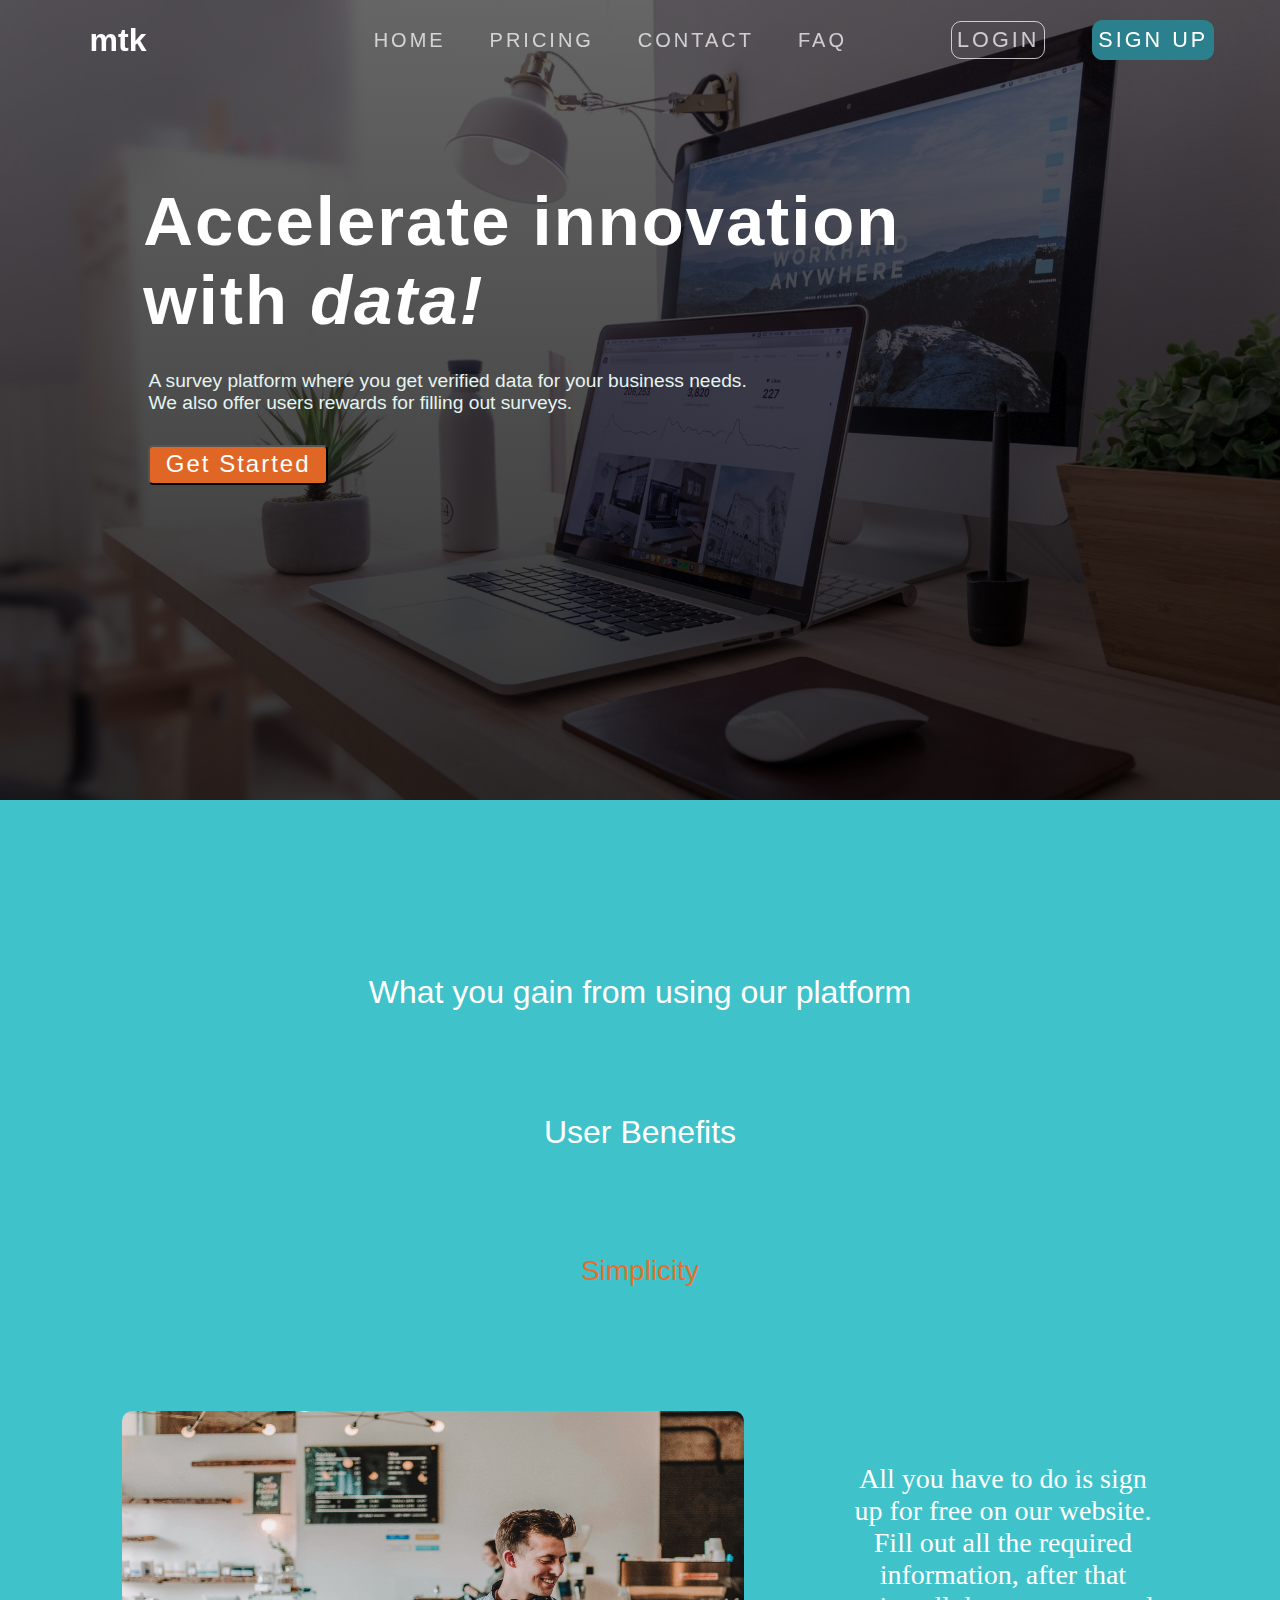
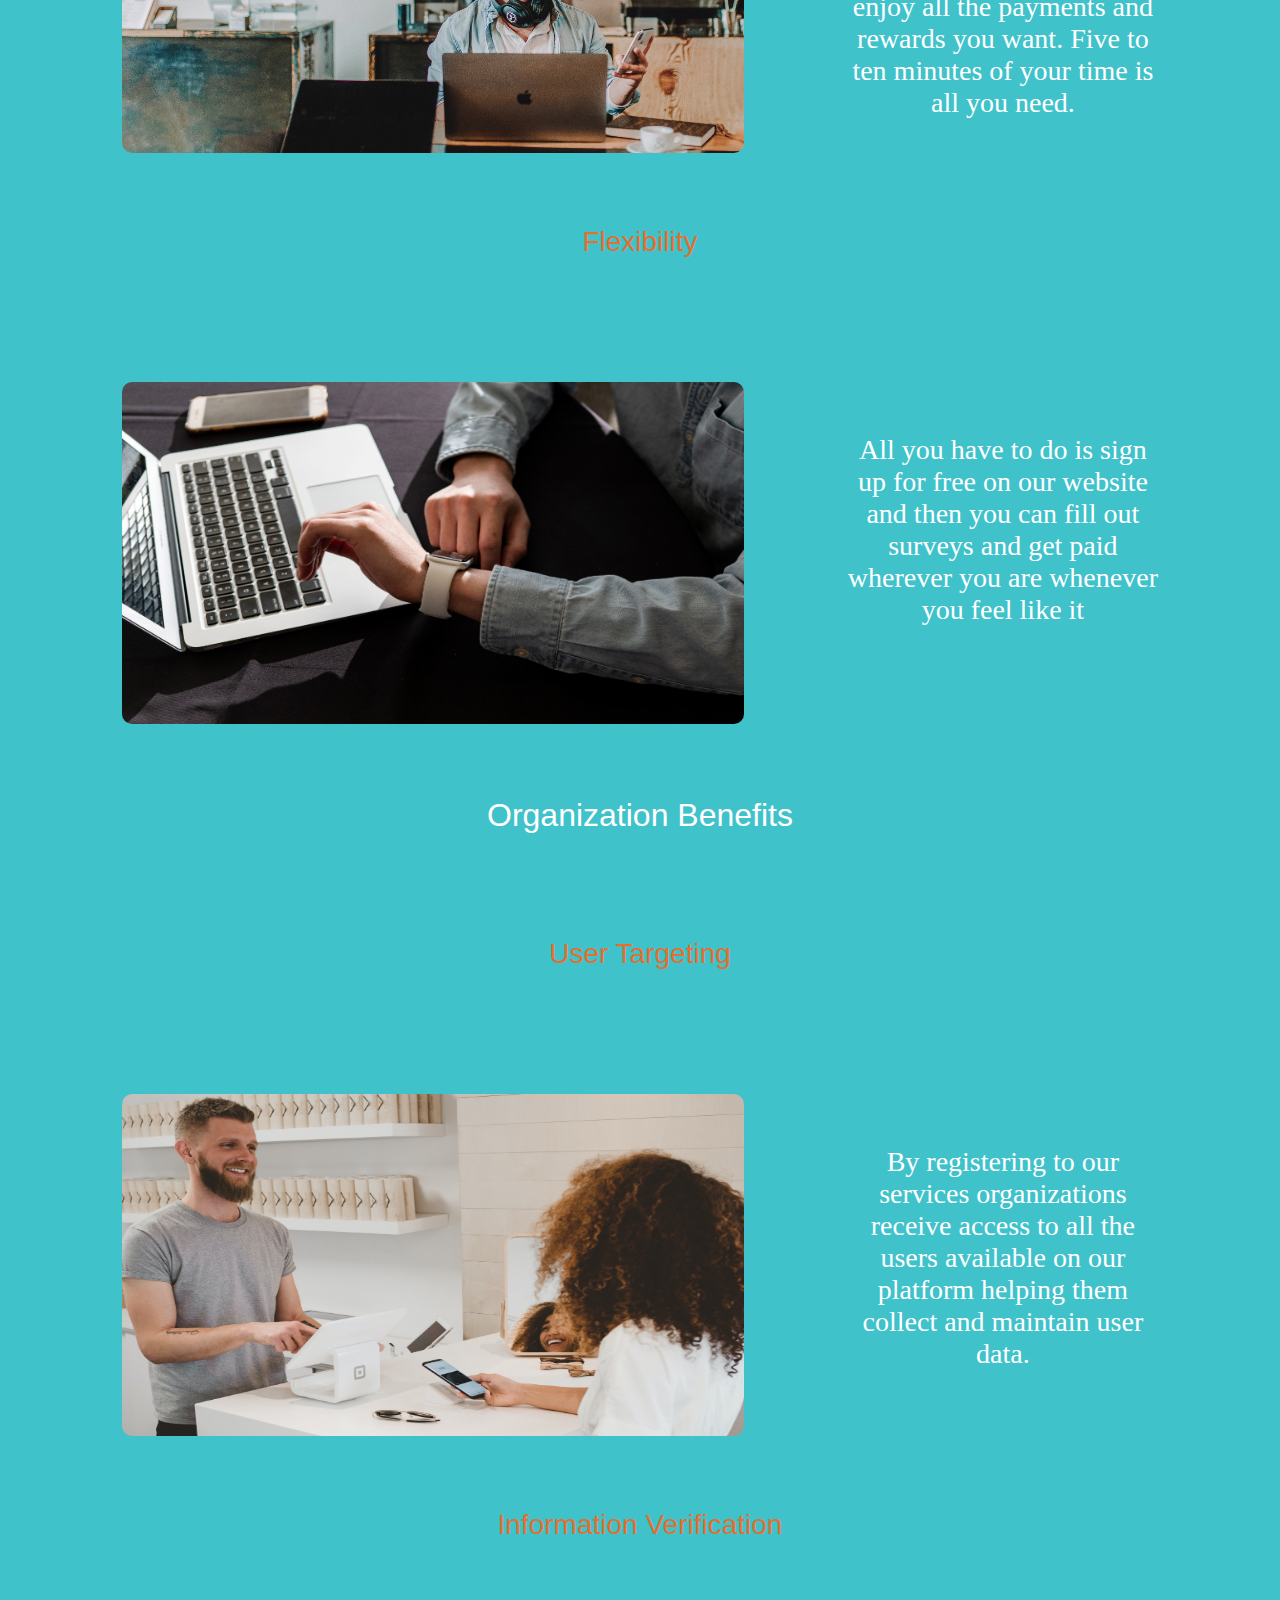
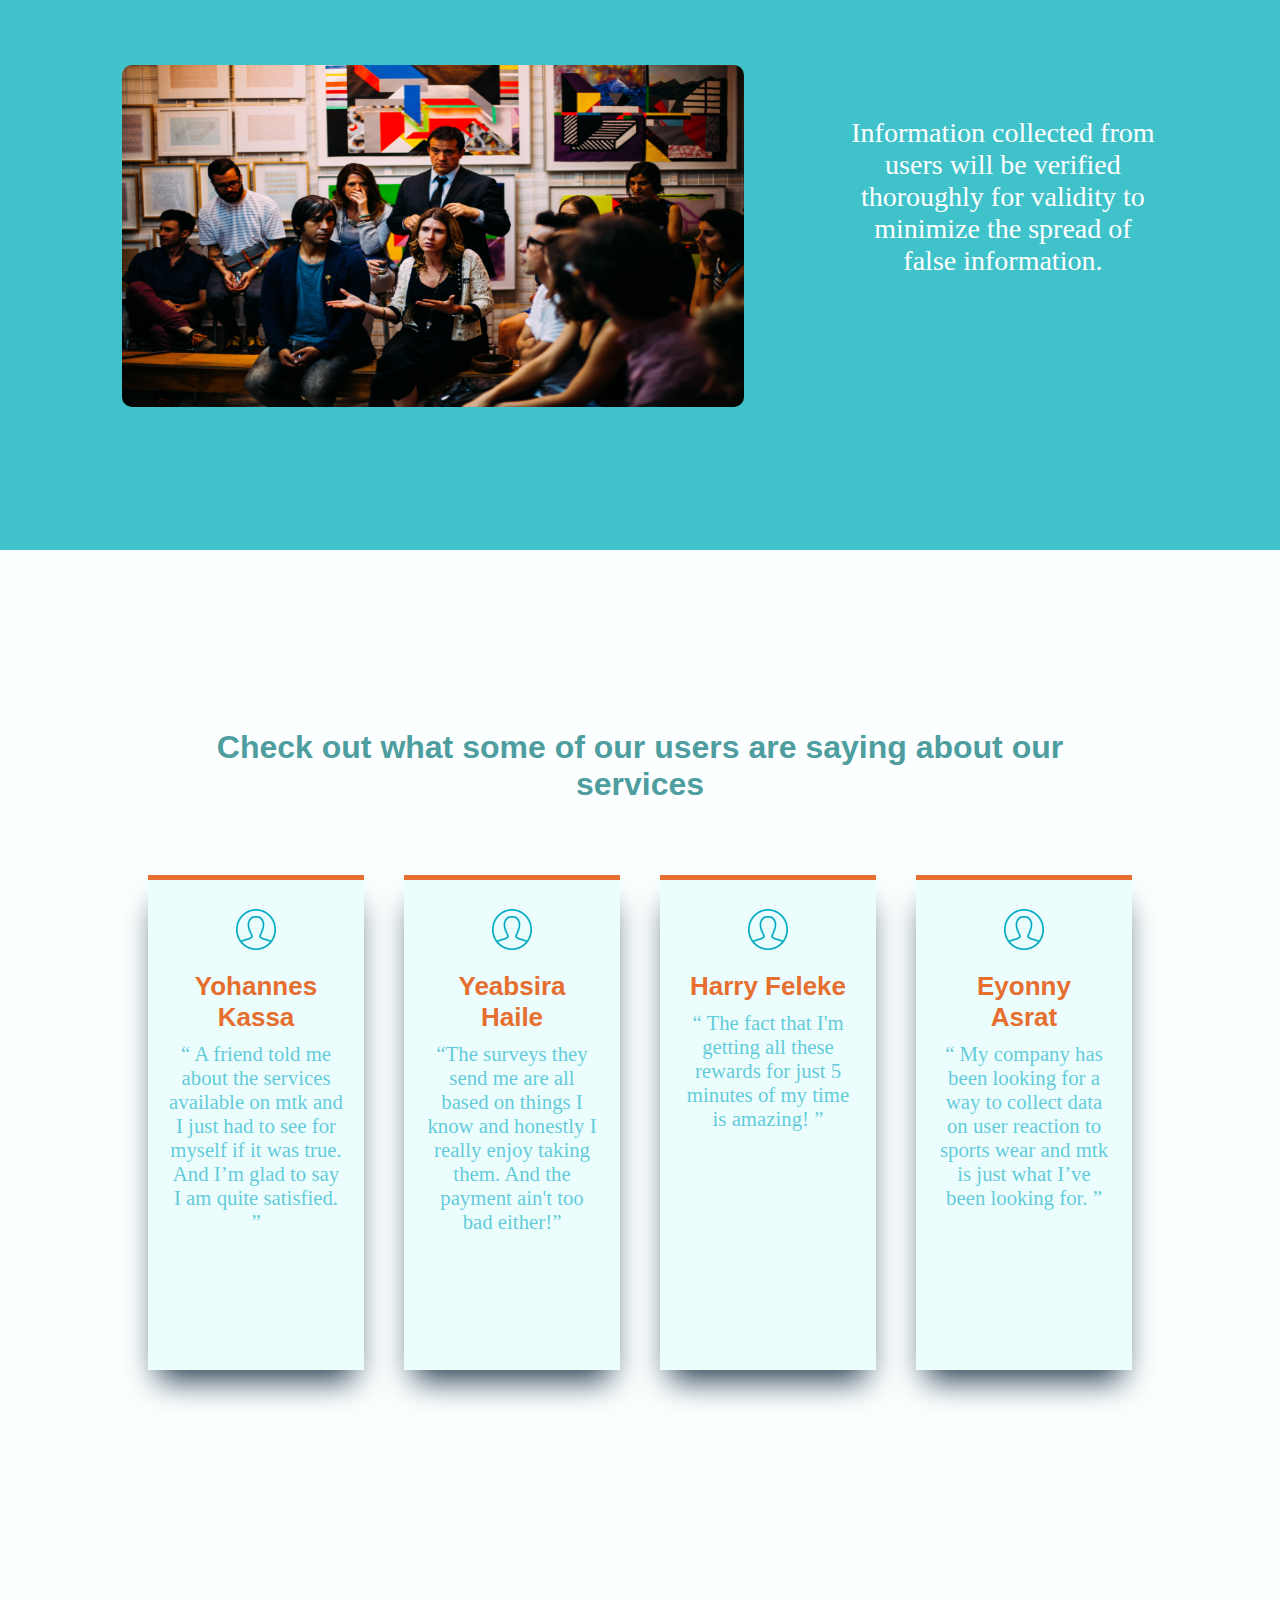
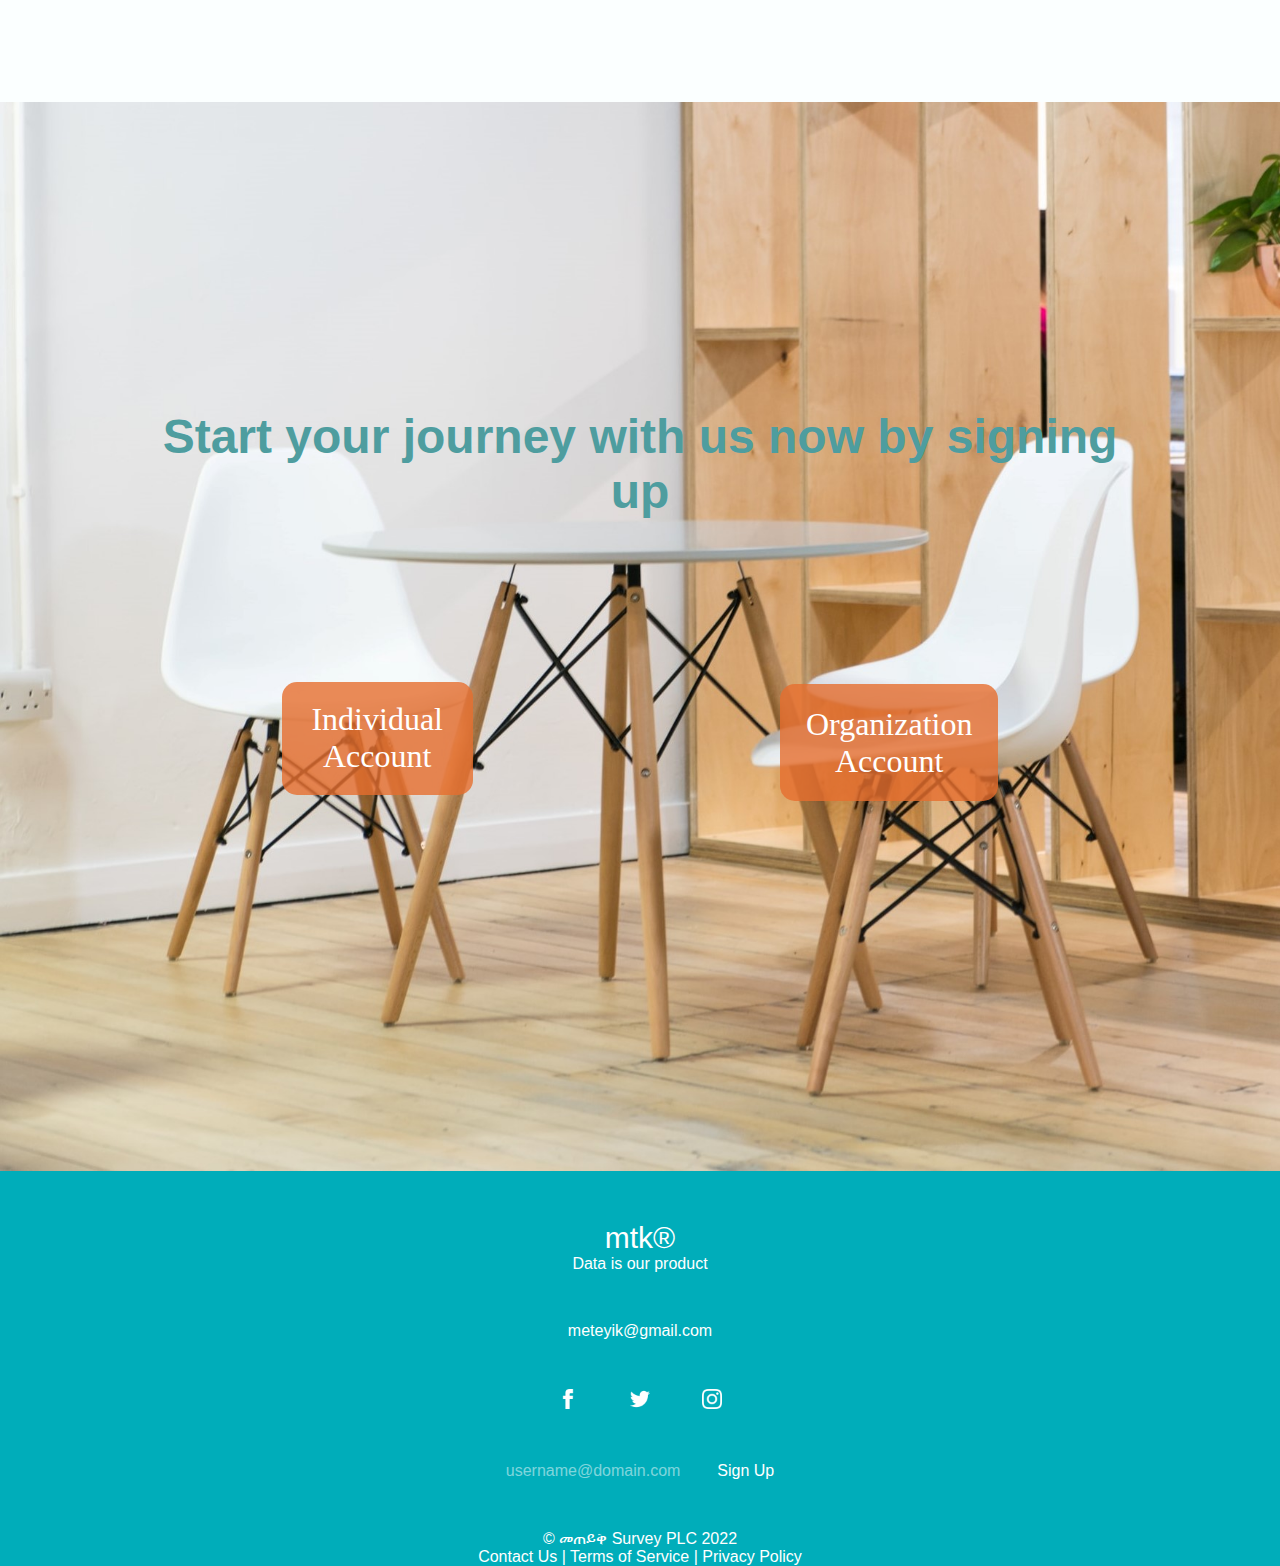
==== commit 35764710: "contact page" ====
--- a/Meteyik Survey/index.html
+++ b/Meteyik Survey/index.html
@@ -27,7 +27,7 @@
                     <ul>
                         <a href=""><li>Home</li></a>
                         <a href=""><li>Pricing</li></a>
-                        <a href=""><li>Contact</li></a>
+                        <a href="Resources/html/contact.html"><li>Contact</li></a>
                         <a href=""><li>FAQ</li></a>
                     </ul>
                 </div>
--- a/Meteyik Survey/Resources/css/index.css
+++ b/Meteyik Survey/Resources/css/index.css
@@ -1,11 +1,89 @@
 body {
-  font-family: var(--font-main);
+  font-family: -apple-system, BlinkMacSystemFont, "Segoe UI", Roboto, Oxygen,
+    Ubuntu, Cantarell, "Open Sans", "Helvetica Neue", sans-serif;
   position: absolute;
 }
 /* Header */
 
 header {
-  height: 100px;
+  width: 100%;
+  height: 80px;
+  background-color: var(--background);
+  position: fixed;
+  z-index: 1;
+  top: 0;
+  right: 0;
+  transition: all 1000ms;
+}
+.nav-scrolled {
+  --logo: #00adba;
+  --nav: rgba(56, 52, 52, 0.753);
+  --background: white;
+  /* transition: background-color 1000ms ease-in-out; */
+  /* background-color: white; */
+}
+header div {
+  transition: all 1000ms;
+  /* transition: background-color 1000ms; */
+}
+#header-nav {
+  display: none;
+}
+header a {
+  text-decoration: none;
+  color: var(--logo);
+}
+.header-container {
+  width: 100%;
+  height: 100%;
+  /* color: white; */
+  background-color: var(--background);
+  margin: 0 auto;
+  /* transition: background-color 1000ms; */
+  /* transition: all 1000ms; */
+}
+.inner-heading {
+  display: flex;
+  width: 100%;
+  height: 100%;
+  text-align: center;
+  justify-content: space-between;
+  align-items: center;
+
+  /* margin: 0 auto; */
+}
+.inner-heading ul {
+  display: flex;
+  justify-content: center;
+  align-items: center;
+  height: 100%;
+}
+#header-logo {
+  padding-left: 7%;
+}
+#header-menu {
+  width: 12%;
+  height: 70%;
+  padding-right: 5%;
+}
+#header-menu a {
+  display: none;
+}
+#header-menu a:last-child {
+  flex-basis: 100%;
+  display: block;
+  /* border: 2px solid brown; */
+  padding: 5% 0%;
+  width: 100%;
+  height: 100%;
+  background-image: url("../images/menu.png");
+  /* background: no-repeat; */
+  /* background-position: center; */
+  background-size: cover;
+}
+#header-logo {
+  font-size: 2rem;
+  font-weight: 800;
 }
 
 /* Hero Section */
@@ -24,24 +102,42 @@
   /* margin-top: 15%; */
   padding-bottom: 10%;
 }
+#herosection div {
+  padding: 25% 0% 15% 0%;
+}
 #herosection div h1 {
-  padding: 35% 15% 20% 15%;
-  font-size: clamp(3rem, 3rem, 3rem);
-  font-weight: 200;
+  padding: 15% 5%;
+  font-size: 3.5rem;
+  font-weight: 600;
 }
 #herosection div h2 {
   color: var(--lighter-text-color);
   font-size: 28px;
 }
 #herosection p {
-  display: none;
+  /* display: none; */
+  /* text-align: center; */
+  color: white;
+  padding: 5% 15%;
+  font-weight: 400;
+  font-size: 1.5rem;
 }
 #herosection button {
-  border: none;
-  color: var(--orange-color);
-  background-color: transparent;
-  font-size: 40px;
-  font-family: var(--font-main);
+  /* border: none; */
+  /* color: var(--orange-color); */
+  /* background-color: transparent; */
+  /* font-size: 40px; */
+  /* font-family: var(--font-main); */
+  border-radius: 5px;
+  padding: 0.3% 1.5% 0.5% 1.5%;
+  font-family: -apple-system, BlinkMacSystemFont, "Segoe UI", Roboto, Oxygen,
+    Ubuntu, Cantarell, "Open Sans", "Helvetica Neue", sans-serif;
+  margin: 2%;
+  color: white;
+  background-color: rgb(223, 102, 37);
+  font-size: 1.5rem;
+  font-weight: 400;
+  letter-spacing: 2px;
 }
 /* Testimonial section */
 #testimonial {
@@ -199,41 +295,8 @@
 @media only screen and (min-width: 620px) {
   /* Header */
 
-  header {
-    width: 100%;
-    height: 80px;
-    background-color: var(--background);
-    position: fixed;
-    z-index: 1;
-    top: 0;
-    right: 0;
-    transition: 1000ms ease-in background-color, 1000ms ease-in color;
-  }
-  .nav-scrolled {
-    --logo: #00adba;
-    --nav: rgba(56, 52, 52, 0.753);
-    --background: white;
-    transition: 1000ms ease-out background-color, 1000ms ease-out color;
-    /* background-color: white; */
-  }
-  header a {
-    text-decoration: none;
-    color: var(--logo);
-  }
   .header-container {
-    width: 90%;
-    height: 100%;
-    /* color: white; */
-    background-color: var(--background);
-    margin: 0 auto;
-    transition: 1000ms ease-out background-color, 1000ms ease-out color;
-  }
-  .inner-heading {
-    display: flex;
-    width: 100%;
-    height: 100%;
-    text-align: center;
-    /* margin: 0 auto; */
+    width: 100%;
   }
   .inner-heading ul {
     display: flex;
@@ -253,7 +316,6 @@
     height: 100%;
     font-weight: 900;
     transition: 0.5s ease-in;
-
     /* text-align: center; */
   }
   #header-logo a:hover {
@@ -263,8 +325,9 @@
   #header-logo span {
     height: 100%;
     display: flex;
-    justify-content: center;
+    justify-content: flex-end;
     align-items: center;
+    text-align: right;
   }
   .inner-heading #header-nav {
     flex-basis: 60%;
@@ -284,6 +347,9 @@
     font-family: -apple-system, BlinkMacSystemFont, "Segoe UI", Roboto, Oxygen,
       Ubuntu, Cantarell, "Open Sans", "Helvetica Neue", sans-serif;
   }
+  #header-nav {
+    display: block;
+  }
   #header-nav a li::after {
     content: "";
     position: absolute;
@@ -320,12 +386,13 @@
   }
   #header-menu a {
     padding-left: 15%;
+    display: block;
   }
   #header-menu a li {
     border: 1px solid var(--nav);
     border-radius: 10px;
     color: var(--nav);
-    padding: 5% 15%;
+    padding: 5% 5px;
     font-weight: 300;
     letter-spacing: 3px;
     text-transform: uppercase;
--- a/Meteyik Survey/Resources/css/style.css
+++ b/Meteyik Survey/Resources/css/style.css
@@ -5,6 +5,7 @@
   /* overflow: hidden; */
   position: relative;
   list-style: none;
+  box-sizing: border-box;
 }
 /* Variables */
 :root {
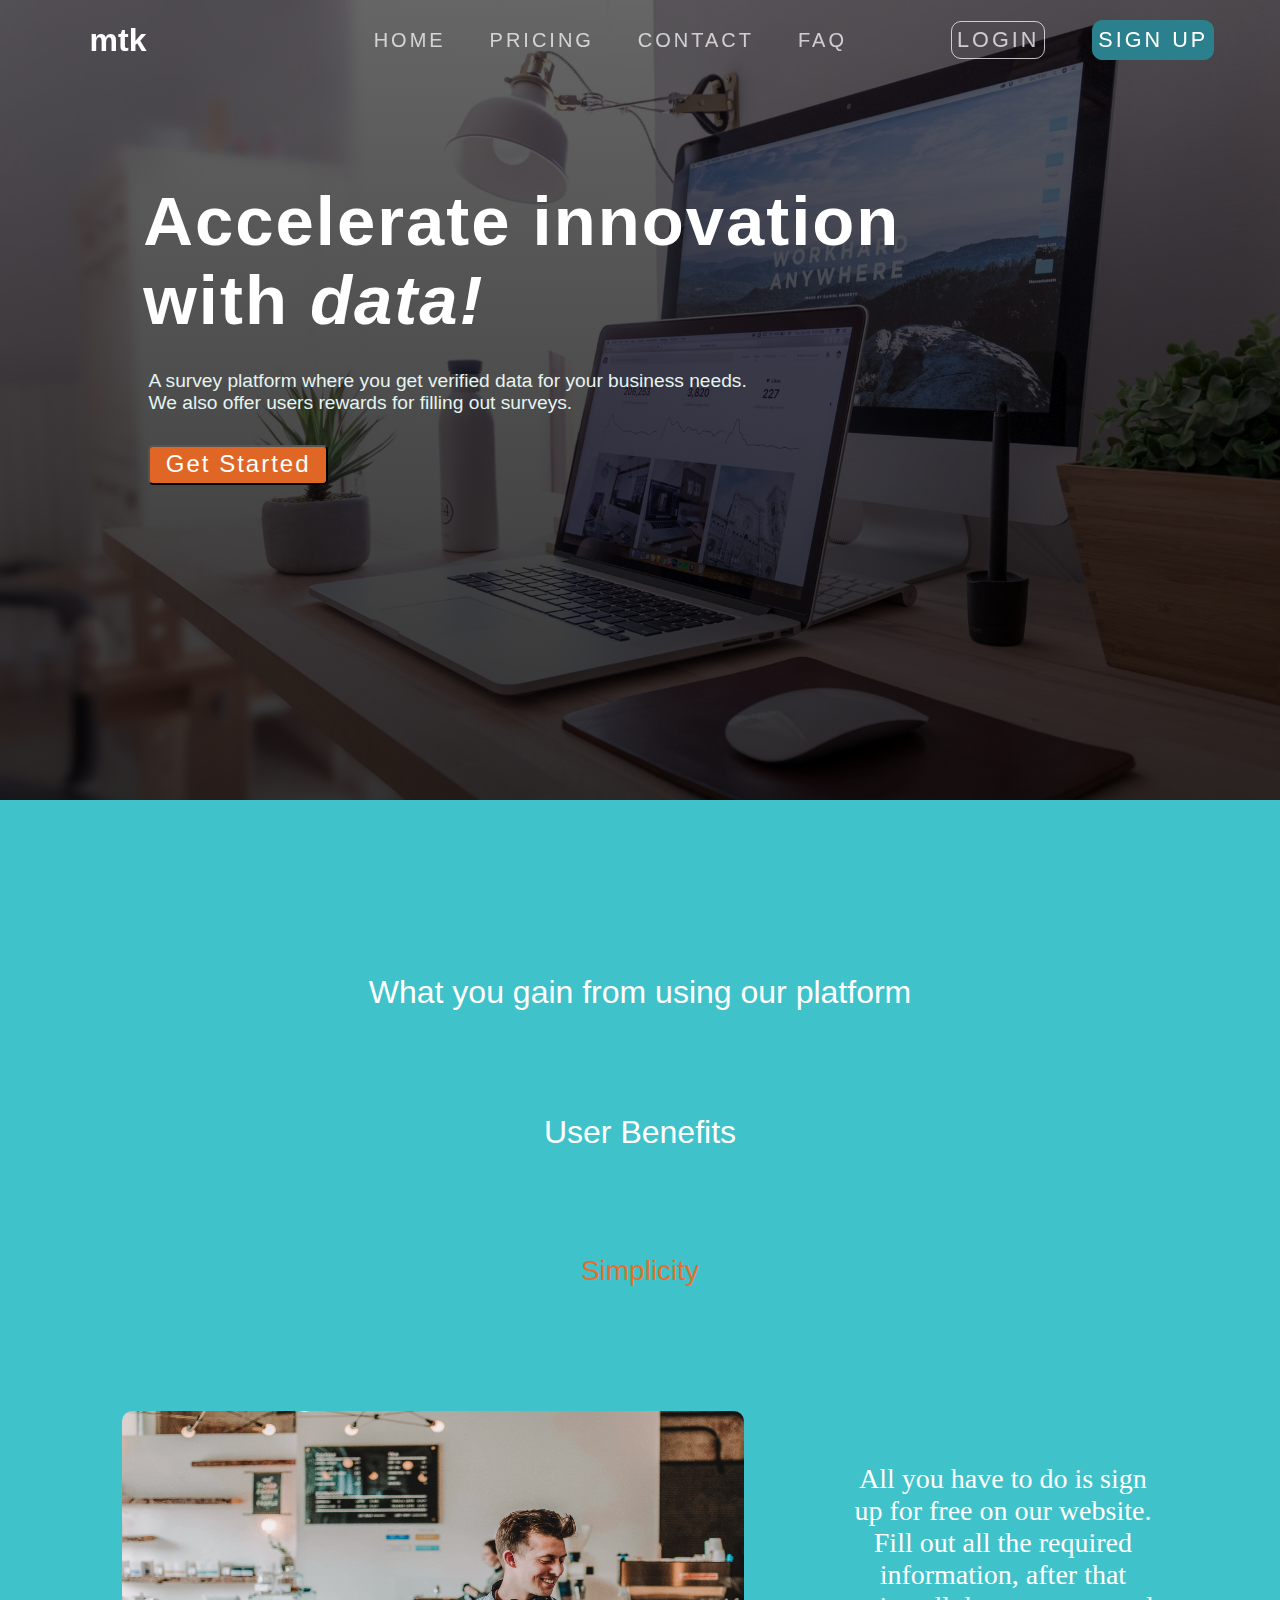
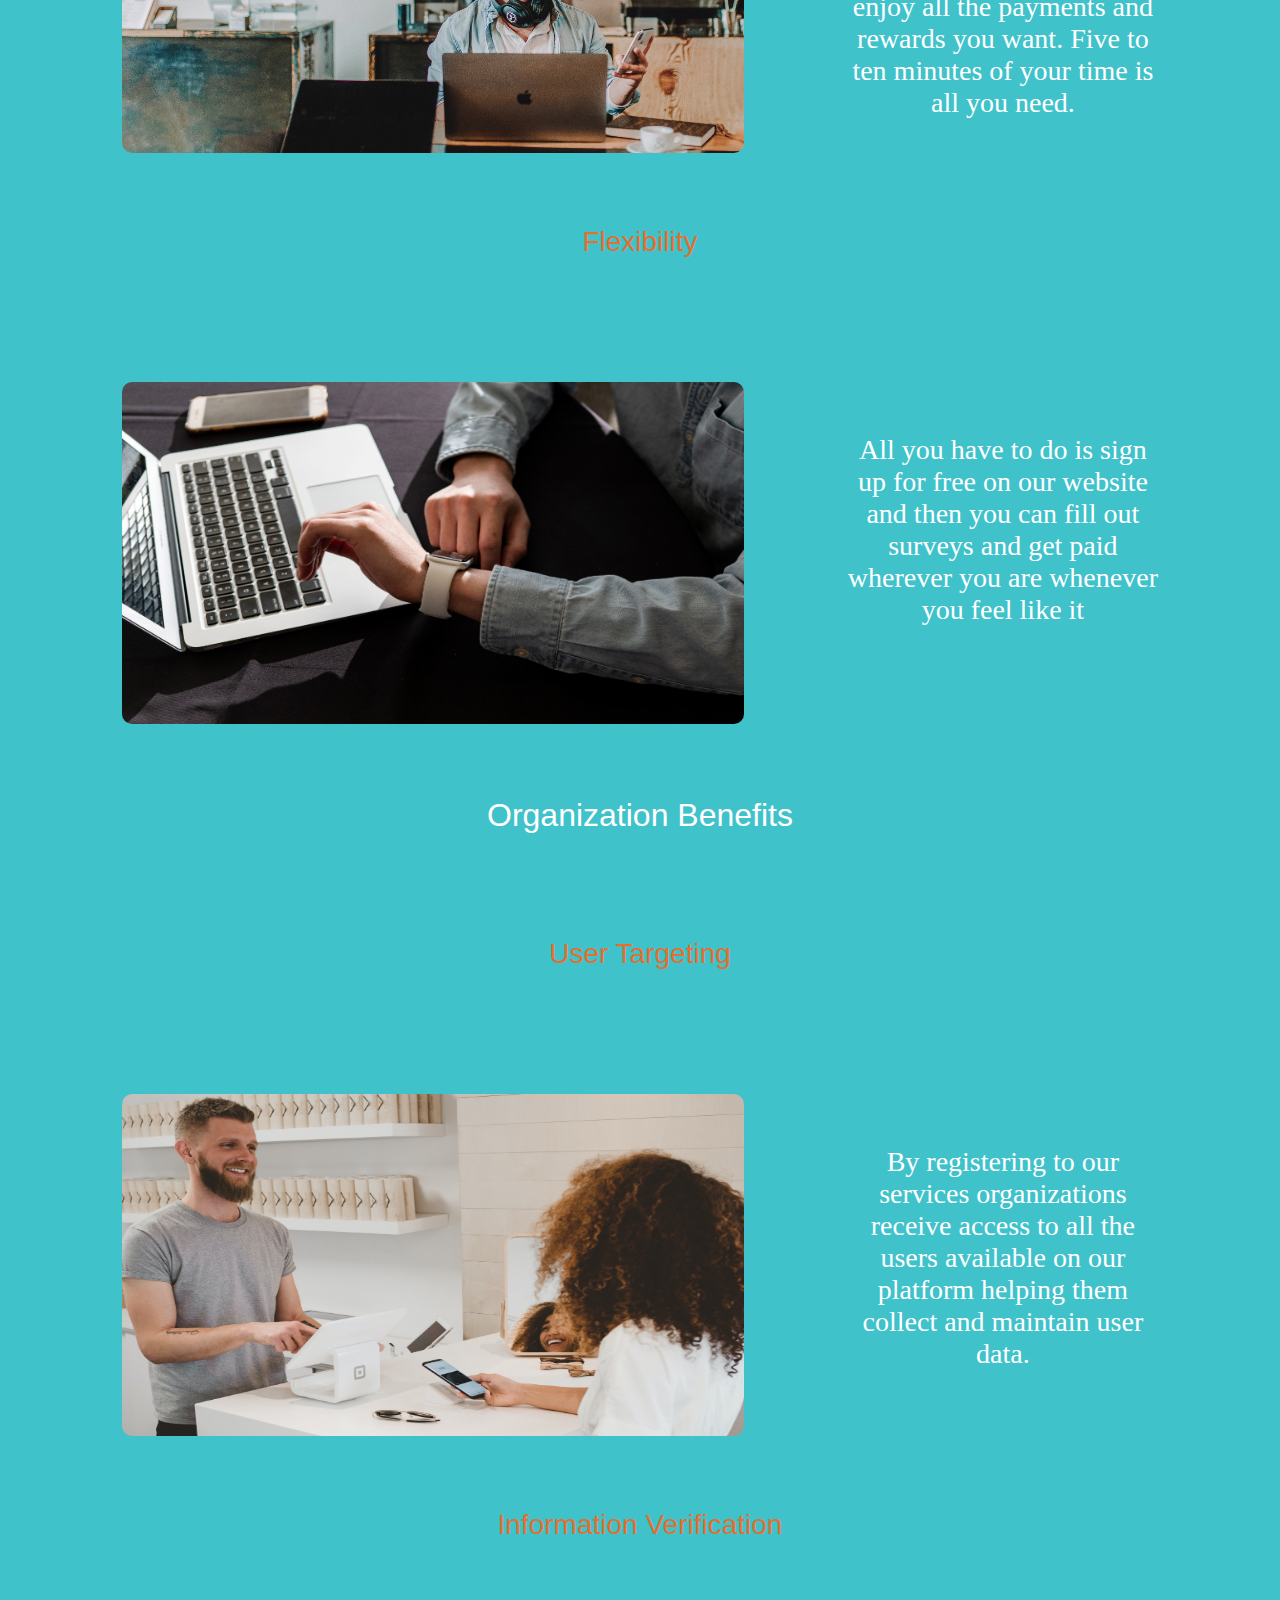
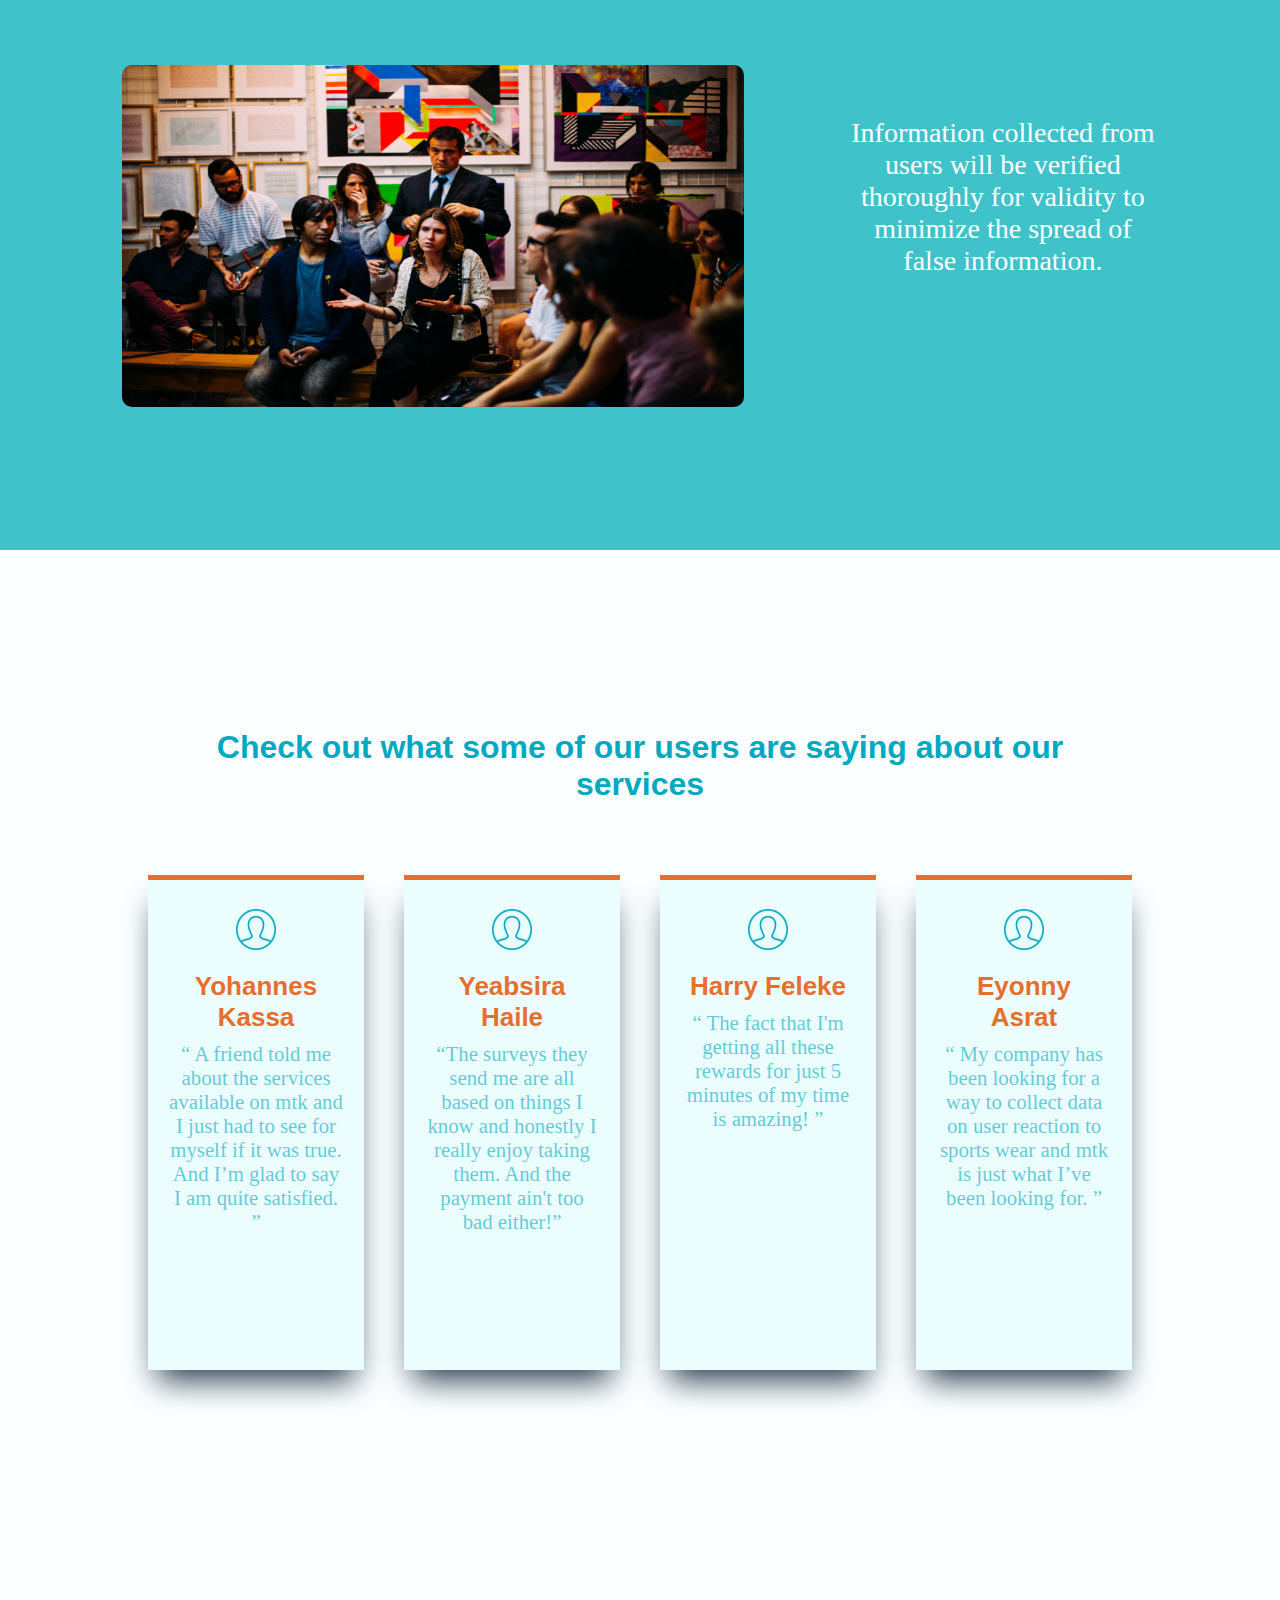
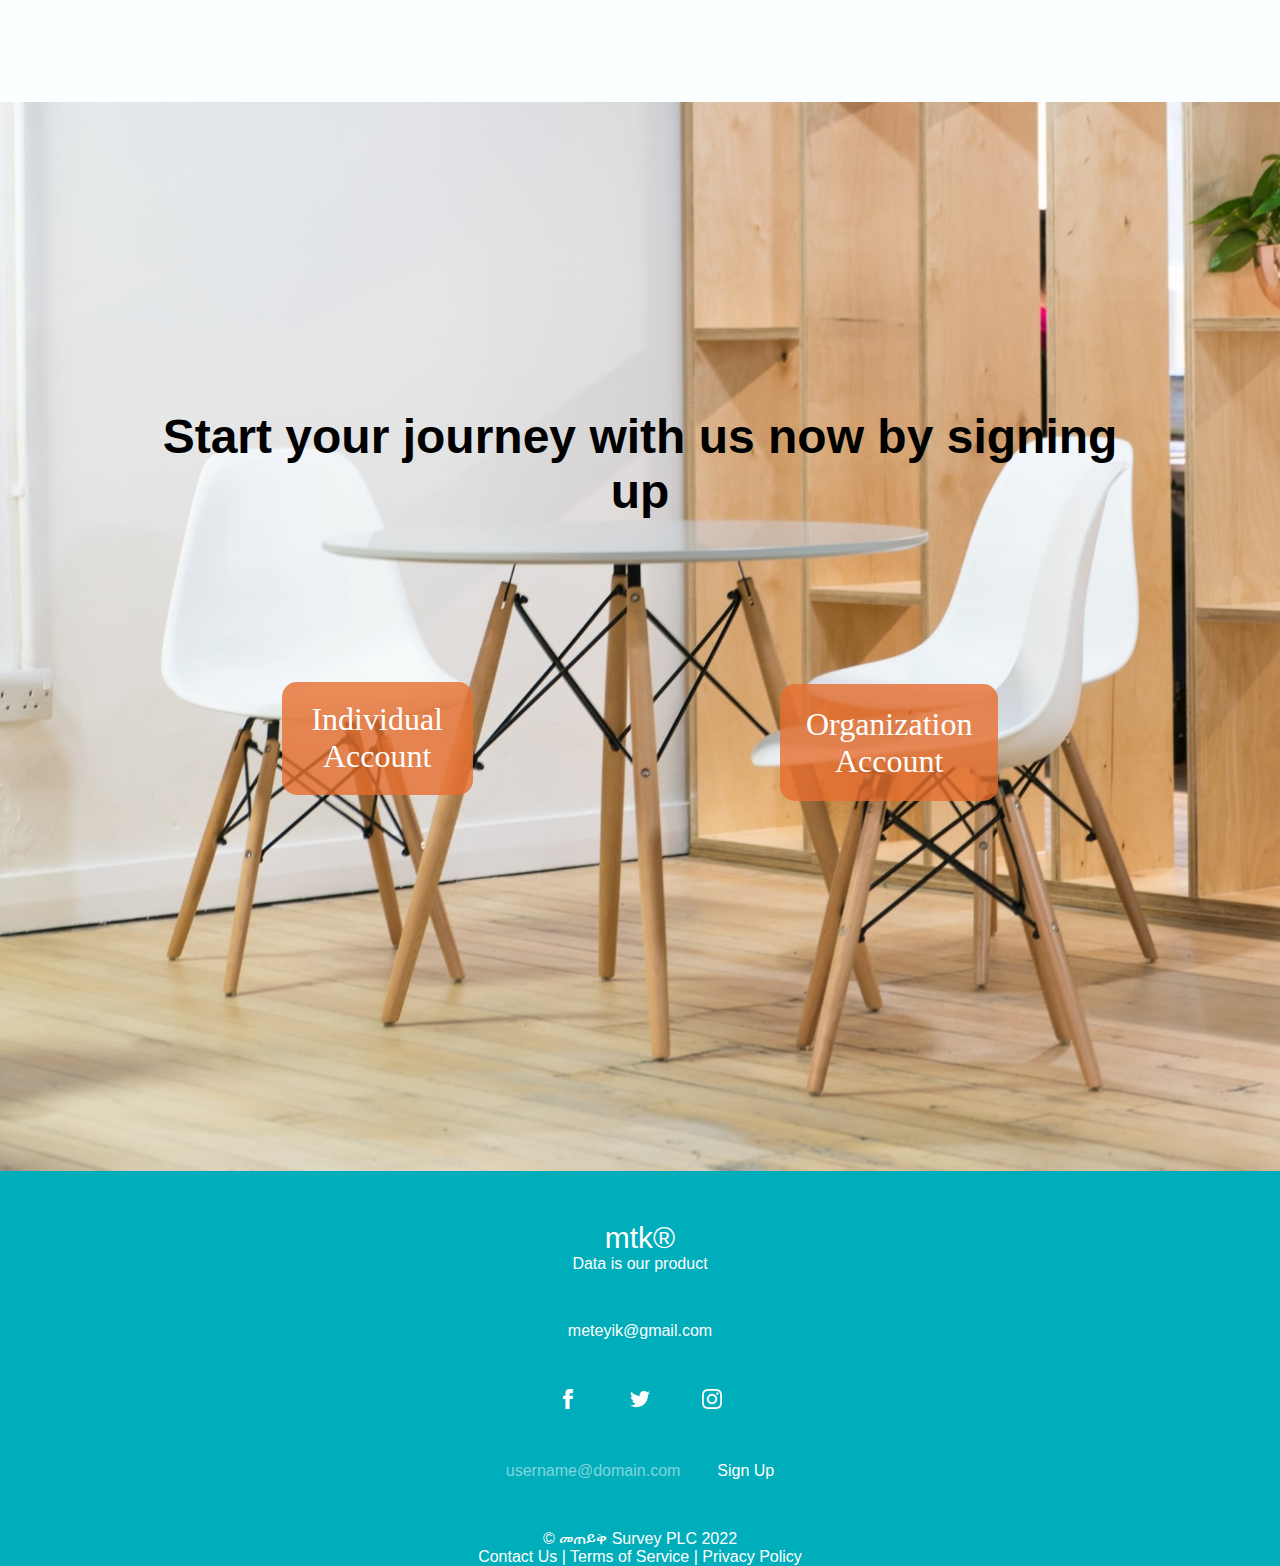
==== commit c2ba5225: "form page" ====
--- a/Meteyik Survey/index.html
+++ b/Meteyik Survey/index.html
@@ -28,7 +28,7 @@
                         <a href=""><li>Home</li></a>
                         <a href=""><li>Pricing</li></a>
                         <a href="Resources/html/contact.html"><li>Contact</li></a>
-                        <a href=""><li>FAQ</li></a>
+                        <a href="Resources/html/form.html"><li>FAQ</li></a>
                     </ul>
                 </div>
                 <div id="header-menu">
--- a/Meteyik Survey/Resources/css/style.css
+++ b/Meteyik Survey/Resources/css/style.css
@@ -175,15 +175,7 @@
 .ta-right {
   text-align: right;
 }
-h1 {
-  color: var(--lighter-text-color);
-}
-h2 {
-  color: var(--darker-shade);
-}
-.btn {
-  color: var(--orange-color);
-}
+
 ::-webkit-scrollbar {
   width: 0.5em;
   /* scrollbar-width: thin; */
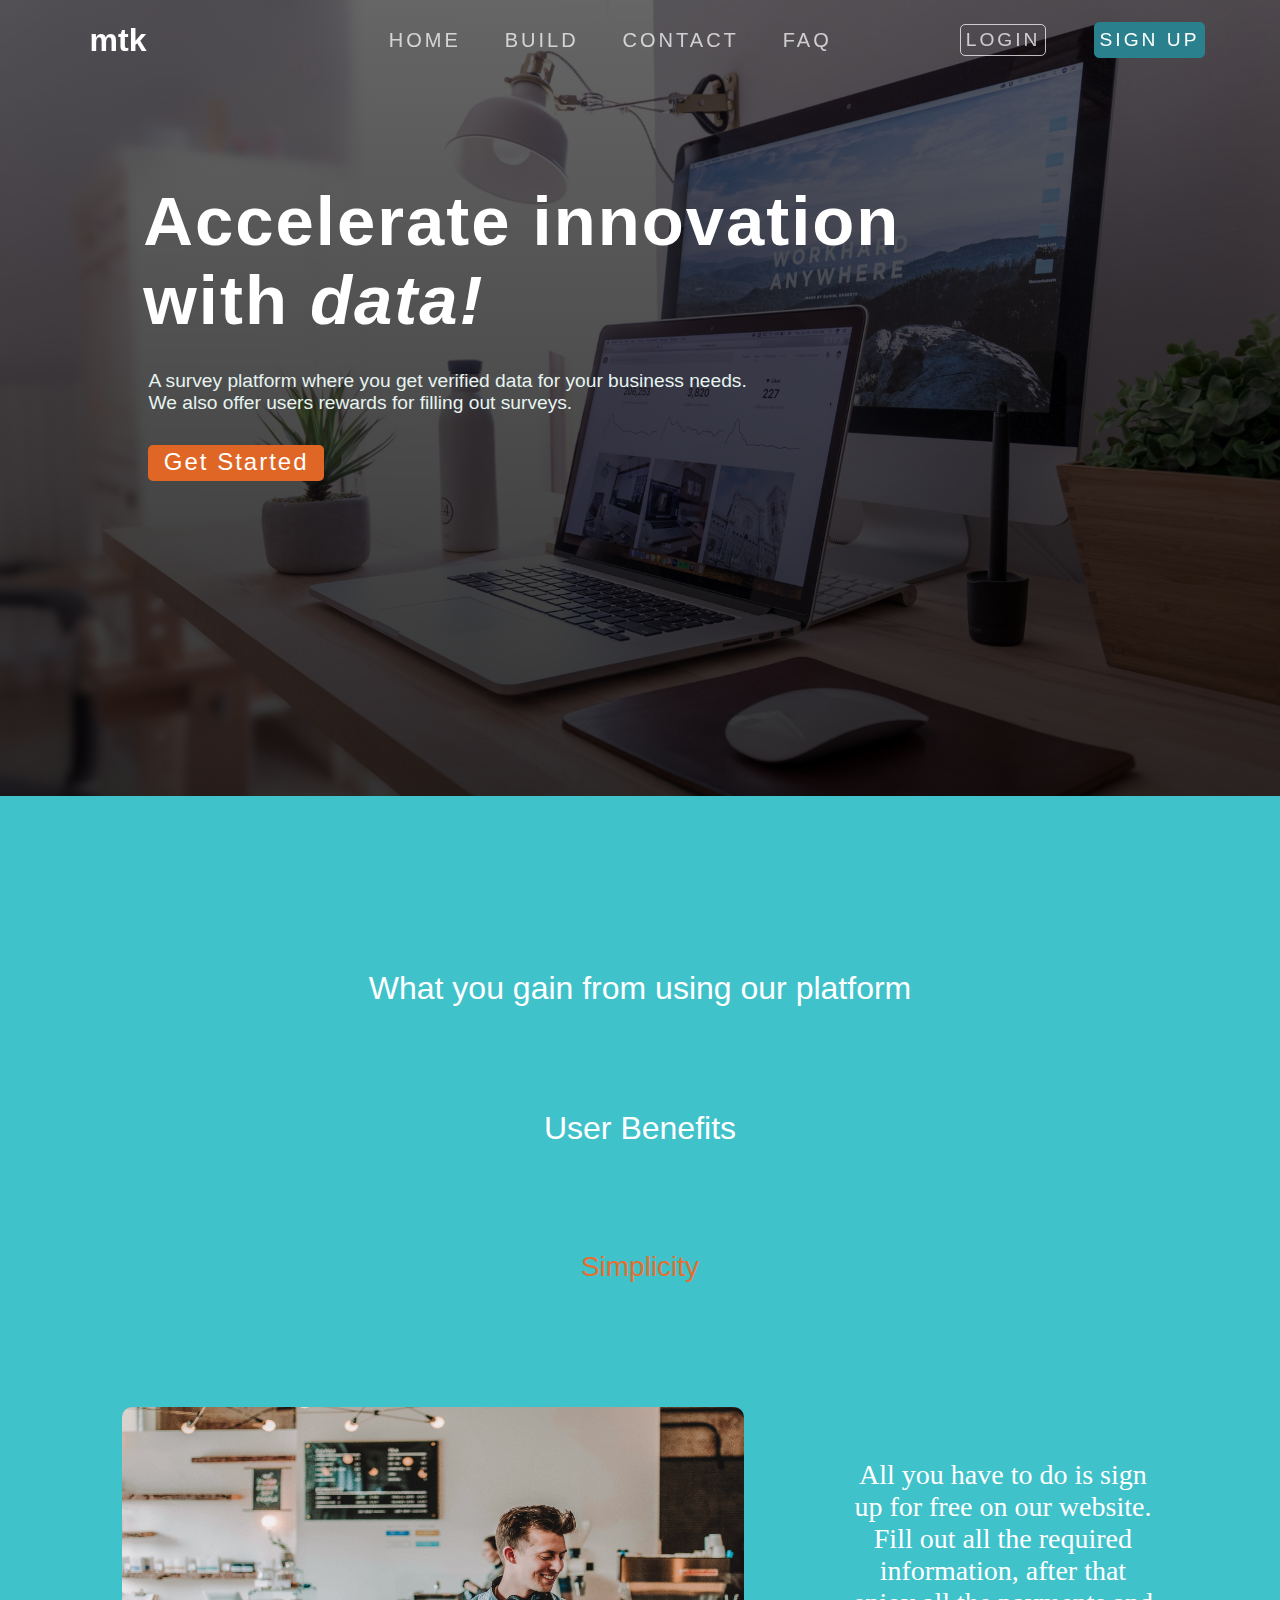
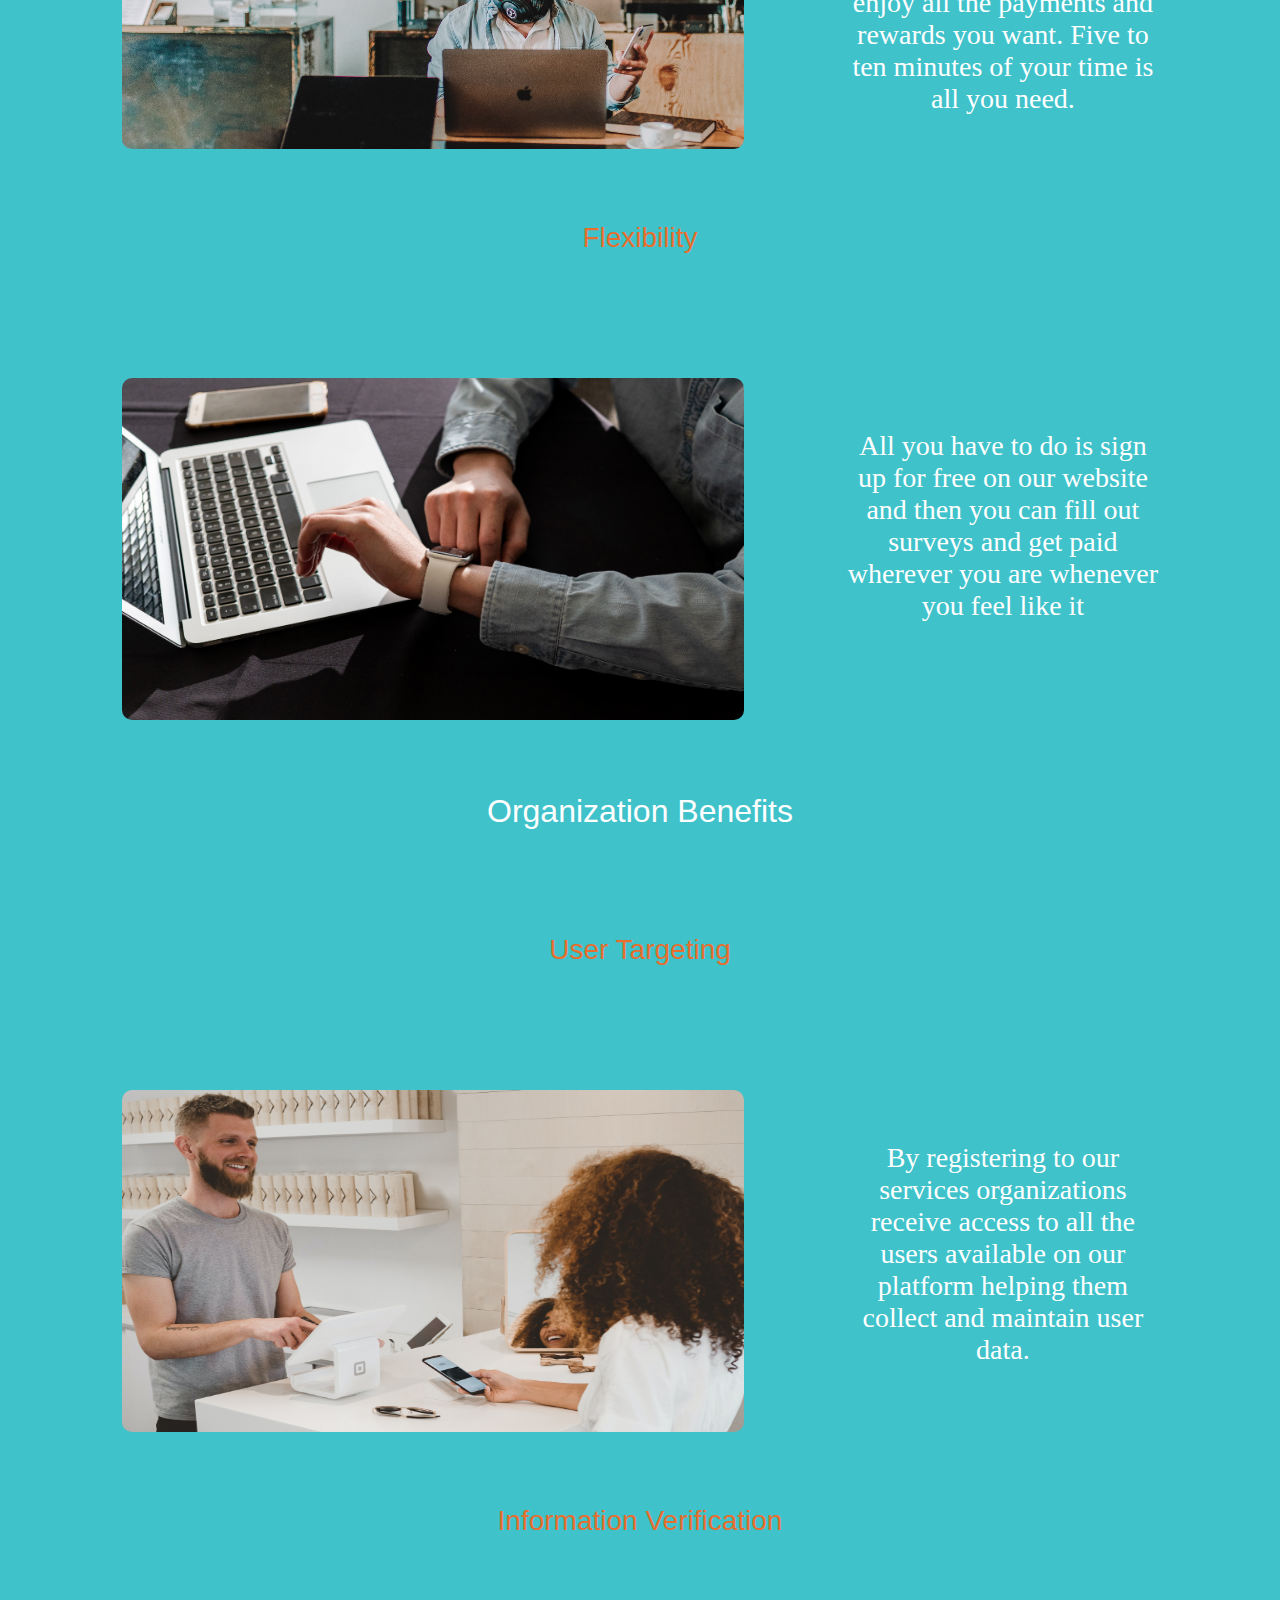
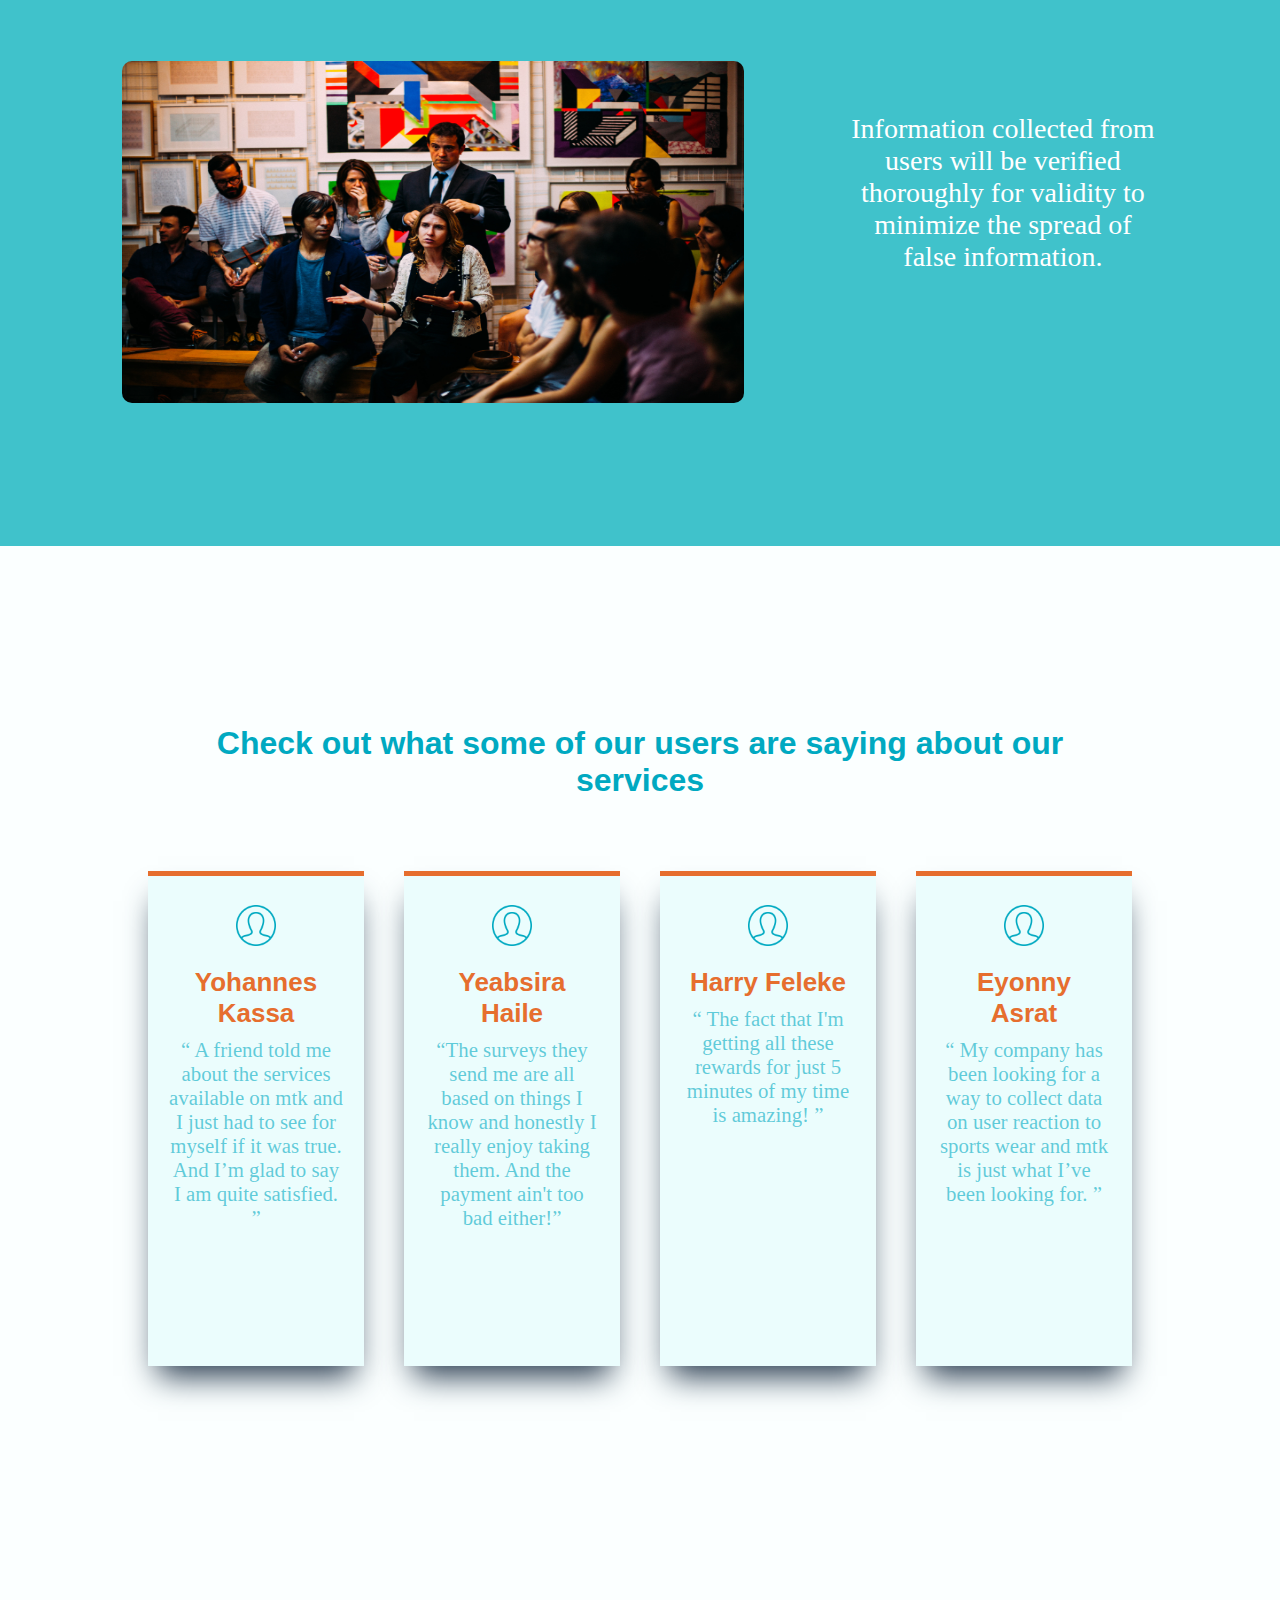
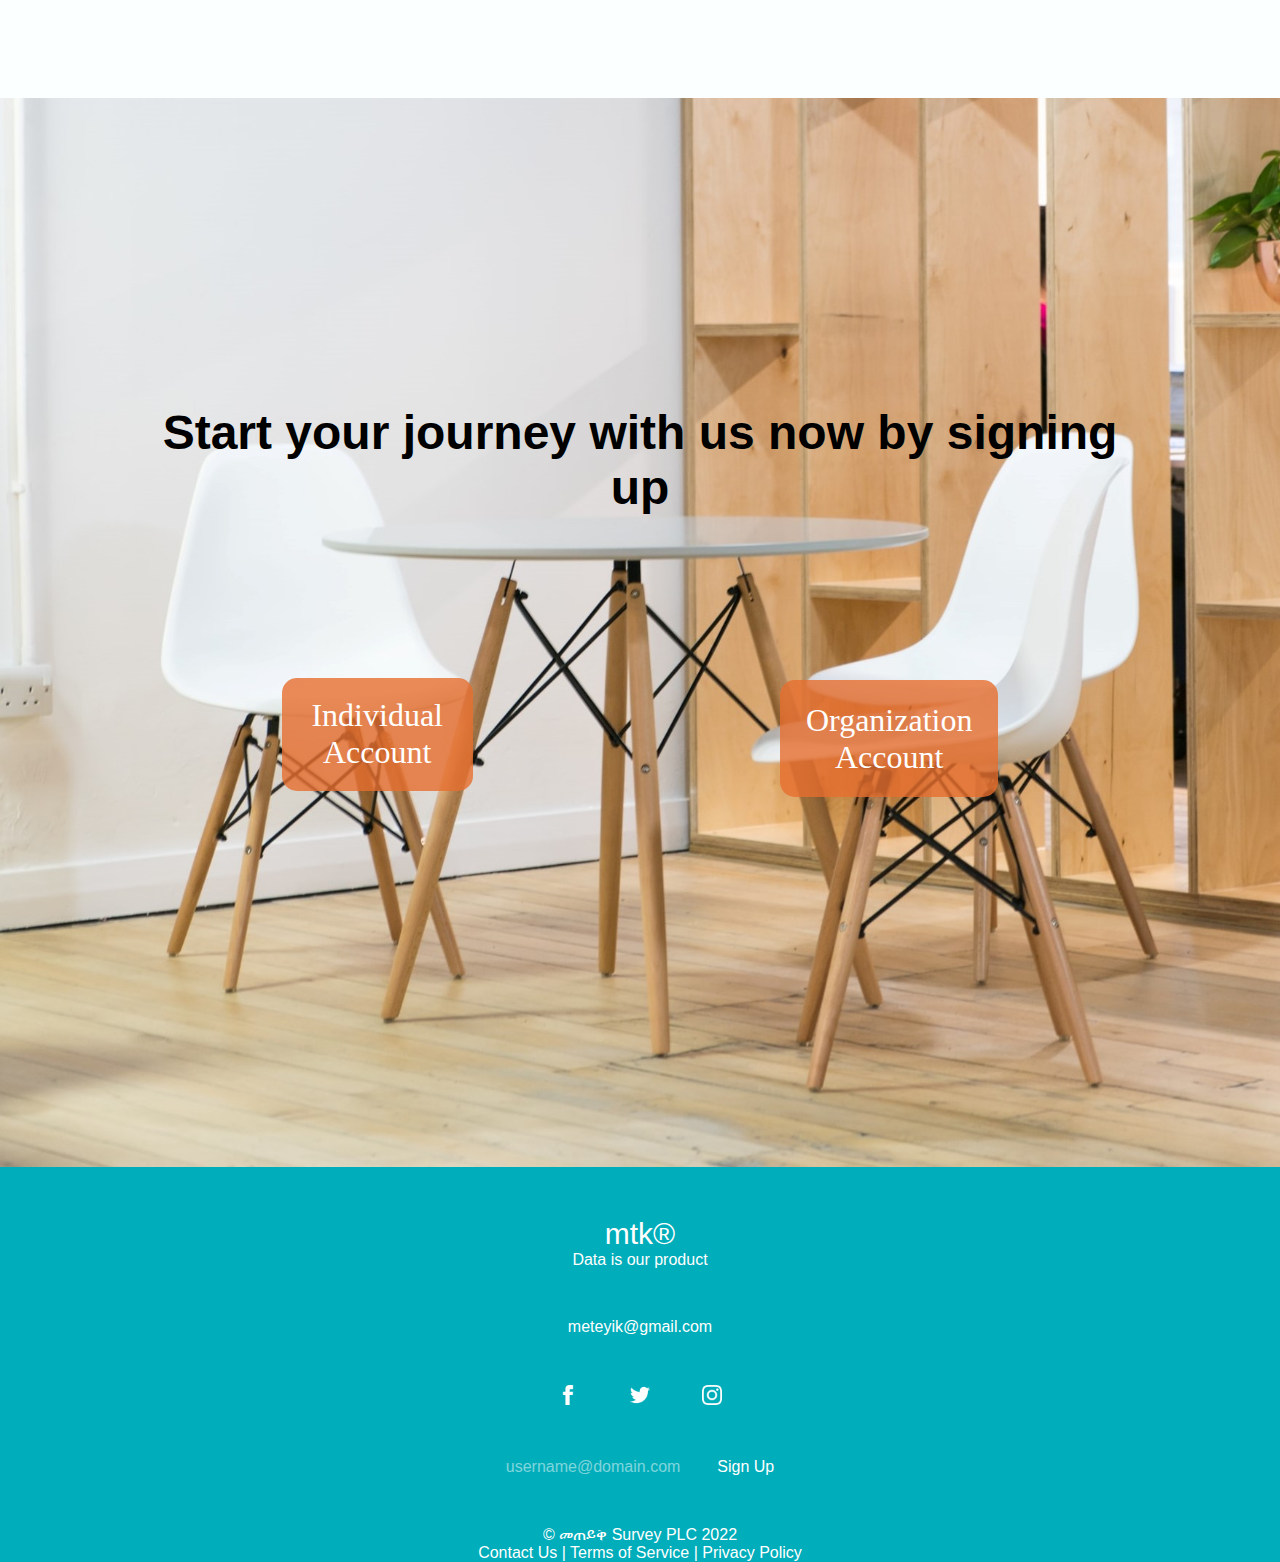
==== commit 26630e6e: "form build" ====
--- a/Meteyik Survey/index.html
+++ b/Meteyik Survey/index.html
@@ -26,21 +26,49 @@
                 <div id="header-nav">
                     <ul>
                         <a href=""><li>Home</li></a>
-                        <a href=""><li>Pricing</li></a>
+                        <a href="Resources/html/form.html"><li>BUILD</li></a>
                         <a href="Resources/html/contact.html"><li>Contact</li></a>
-                        <a href="Resources/html/form.html"><li>FAQ</li></a>
+                        <a href=""><li>FAQ</li></a>
                     </ul>
                 </div>
                 <div id="header-menu">
                     <ul>
                         <a href="Resources/html/login.html"><li>Login</li></a>
                         <a href="Resources/html/usersignup.html"><li>Sign Up</li></a>
-                        <a href=""><li></li></a>
+                        <button onclick="hamBurger()"><li></li></button>
                     </ul>
                 </div>
             </div>
         </div>
     </header>
+    <aside> 
+        <div id="asideinfo">
+            <ul>
+                <li>
+                    <a href="">Home</a>
+                </li>
+                <li>
+                    <a href="Resources/html/form.html">BUILD</a>
+                </li>
+                <li>
+                    <a href="Resources/html/contact.html">Contact</a>
+                </li>
+                <li>
+                    <a href="">FAQ</a>
+                </li>
+            </ul>
+        </div>
+        <div id="signin">
+            <ul>
+                <li>
+                    <a href="Resources/html/login.html">Login</a>
+                </li>
+                <li>
+                    <a href="Resources/html/usersignup.html">Sign Up</a>
+                </li>
+            </ul>
+        </div>
+    </aside>
     <main class="ta-center">
         <section id="herosection" >
             <div>
--- a/Meteyik Survey/Resources/css/index.css
+++ b/Meteyik Survey/Resources/css/index.css
@@ -69,7 +69,7 @@
 #header-menu a {
   display: none;
 }
-#header-menu a:last-child {
+#header-menu button {
   flex-basis: 100%;
   display: block;
   /* border: 2px solid brown; */
@@ -80,12 +80,14 @@
   /* background: no-repeat; */
   /* background-position: center; */
   background-size: cover;
+  background-color: transparent;
+  border: none;
 }
 #header-logo {
   font-size: 2rem;
   font-weight: 800;
 }
-
+ 
 /* Hero Section */
 
 #herosection {
@@ -109,6 +111,7 @@
   padding: 15% 5%;
   font-size: 3.5rem;
   font-weight: 600;
+  color: white;
 }
 #herosection div h2 {
   color: var(--lighter-text-color);
@@ -292,7 +295,7 @@
 }
 
 /* Desktop and pc */
-@media only screen and (min-width: 620px) {
+@media only screen and (min-width: 900px) {
   /* Header */
 
   .header-container {
@@ -380,7 +383,7 @@
   #header-menu {
     flex-basis: 30%;
     width: 100%;
-    font-size: 1.35rem;
+    font-size: 1.2rem;
     font-family: -apple-system, BlinkMacSystemFont, "Segoe UI", Roboto, Oxygen,
       Ubuntu, Cantarell, "Open Sans", "Helvetica Neue", sans-serif;
   }
@@ -390,7 +393,7 @@
   }
   #header-menu a li {
     border: 1px solid var(--nav);
-    border-radius: 10px;
+    border-radius: 5px;
     color: var(--nav);
     padding: 5% 5px;
     font-weight: 300;
@@ -402,7 +405,7 @@
     border: 1px solid var(--text);
     transition: 0.5s ease-in-out;
   }
-  #header-menu a:last-child {
+  #header-menu button {
     display: none;
   }
   #header-menu a:nth-child(2) li {
@@ -461,6 +464,7 @@
   body #herosection button {
     /* border: 3px solid var(--orange-color); */
     border-radius: 5px;
+    border: var(--orange-color);
     padding: 0.3% 1.5% 0.5% 1.5%;
     font-family: -apple-system, BlinkMacSystemFont, "Segoe UI", Roboto, Oxygen,
       Ubuntu, Cantarell, "Open Sans", "Helvetica Neue", sans-serif;
--- a/Meteyik Survey/Resources/css/style.css
+++ b/Meteyik Survey/Resources/css/style.css
@@ -191,3 +191,114 @@
   /* border: solid #f5f5f5; */
   /* border-radius: 100vw; */
 }
+input {
+  caret-color: white;
+}
+.button-26 {
+  appearance: button;
+  background-color: var(--primary-color);
+  border: 1px solid var(--primary-color);
+  border-radius: 4px;
+  box-sizing: border-box;
+  color: #ffffff;
+  cursor: pointer;
+  font-family: Graphik, -apple-system, system-ui, "Segoe UI", Roboto, Oxygen,
+    Ubuntu, Cantarell, "Fira Sans", "Droid Sans", "Helvetica Neue", sans-serif;
+  font-size: 17px;
+  line-height: 1.15;
+  overflow: visible;
+  padding: 12px 16px;
+  position: relative;
+  text-align: center;
+  text-transform: none;
+  transition: all 80ms ease-in-out;
+  user-select: none;
+  -webkit-user-select: none;
+  touch-action: manipulation;
+  width: fit-content;
+}
+
+.button-26:disabled {
+  opacity: 0.5;
+}
+
+.button-26:focus {
+  outline: 0;
+}
+
+.button-26:hover {
+  background-color: #02d2e1;
+  border-color: #02cddc;
+}
+
+.button-26:active {
+  background-color: var(--primary-color);
+  border-color: var(--primary-color);
+}
+
+ /* Aside Info */
+ aside {
+  display: none;
+  width: 100%;
+  padding-top: 80px;
+  background-color: black;
+  /* transition: 0.3s all ease-in-out; */
+}
+#asideinfo {
+  width: 100%;
+  /* background-color: var(--primary-color); */
+}
+#asideinfo li {
+  width: 100%;
+  text-align: center;
+  /* margin: 1% 0%; */
+  /* background-color: white; */
+}
+#asideinfo a {
+ text-decoration: none;
+ color: var(--primary-color);
+ /* border: 3px solid var(--primary-color); */
+ width: 100%;
+ display: block;
+ padding: 10px 0%;
+ font-size: larger;
+}
+#signin ul {
+  display: flex;
+  padding-top: 5%;
+  padding-bottom: 2%;
+  justify-content: space-between;
+  /* background-color: white; */
+}
+#signin li {
+ text-align: center;
+ flex-basis: 45%;
+ /* width: 100%;  */
+}
+#signin a {
+ text-decoration: none;
+ color: var(--orange-color);
+ border: 2px solid var(--orange-color);
+ border-radius: 5px;
+ /* background-color: white; */
+ width: 100%;
+ display: block;
+ padding: 10px 0%;
+ font-size: x-large;
+
+}
+.example {
+  overflow-x: scroll;
+  overflow-y: scroll; /* Add the ability to scroll */
+}
+
+/* Hide scrollbar for Chrome, Safari and Opera */
+.example::-webkit-scrollbar {
+    display: none;
+}
+
+/* Hide scrollbar for IE, Edge and Firefox */
+.example {
+  -ms-overflow-style: none;  /* IE and Edge */
+  scrollbar-width: none;  /* Firefox */
+}
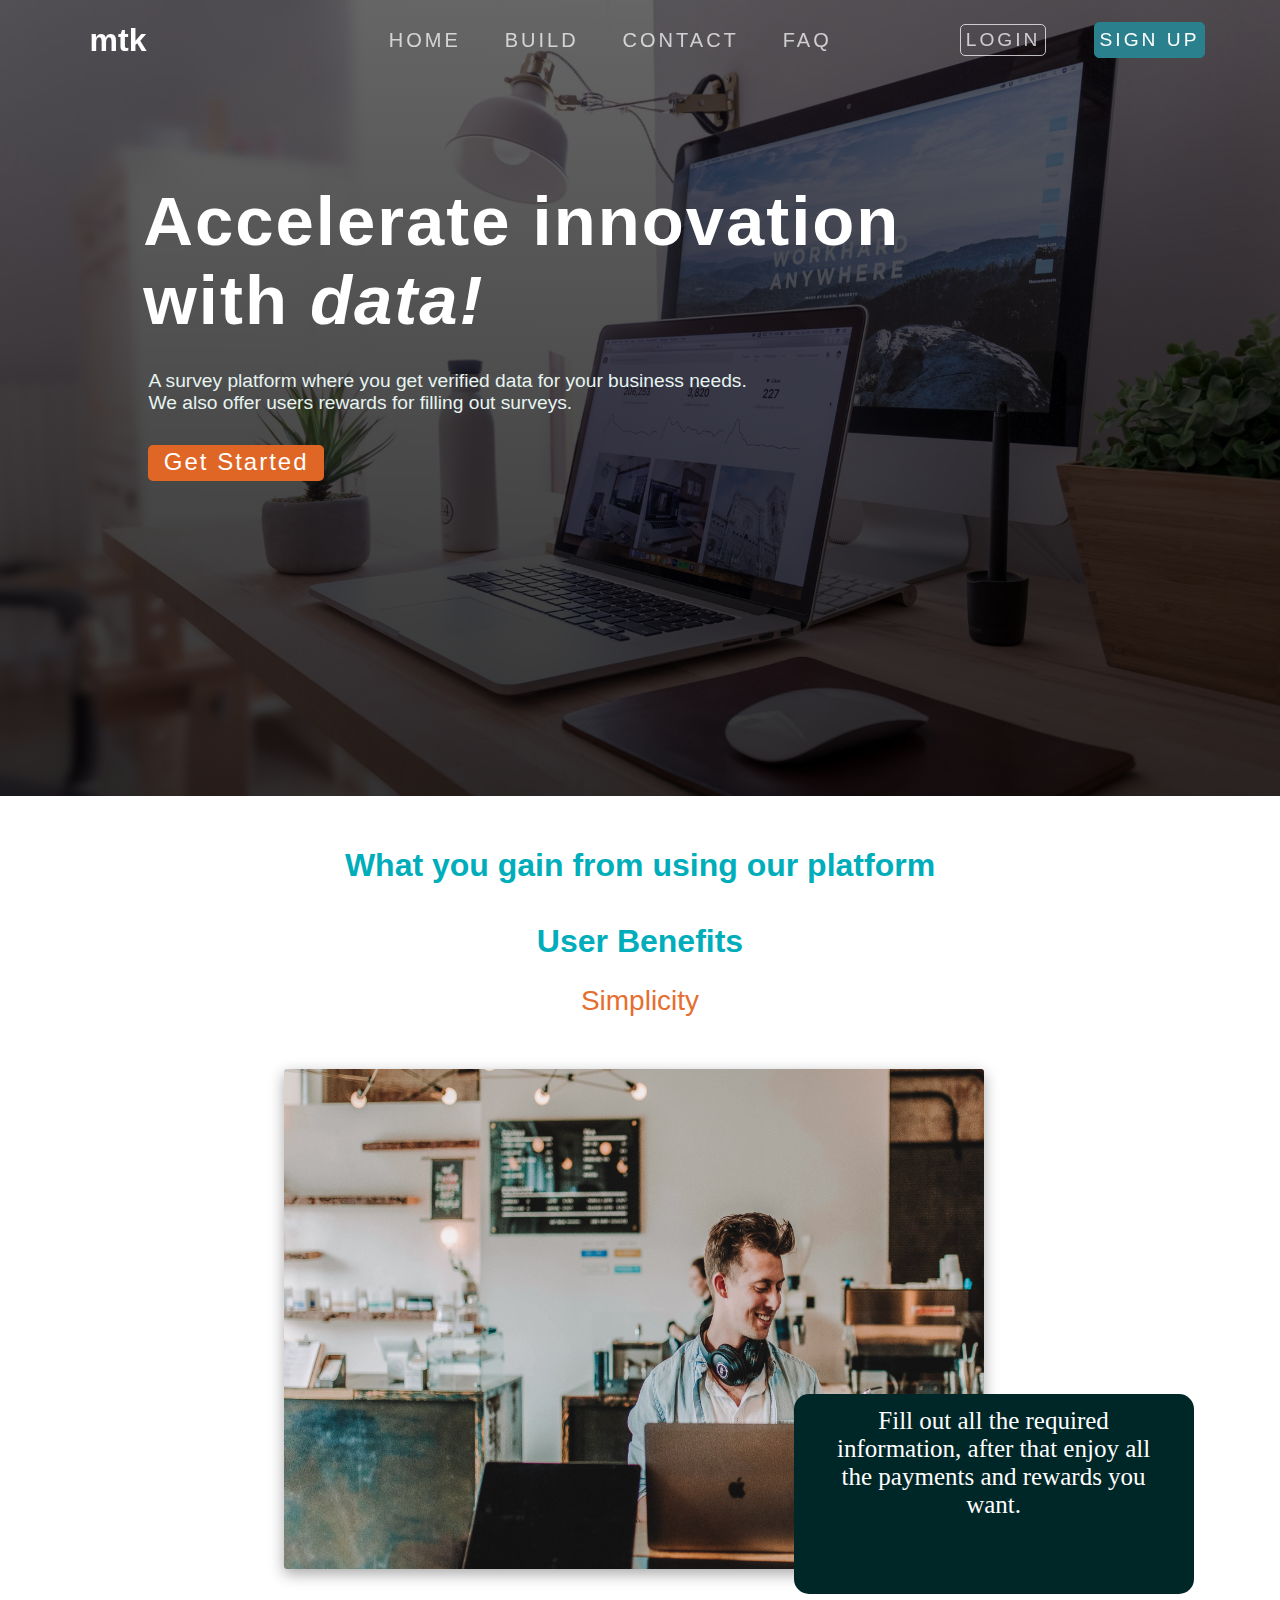
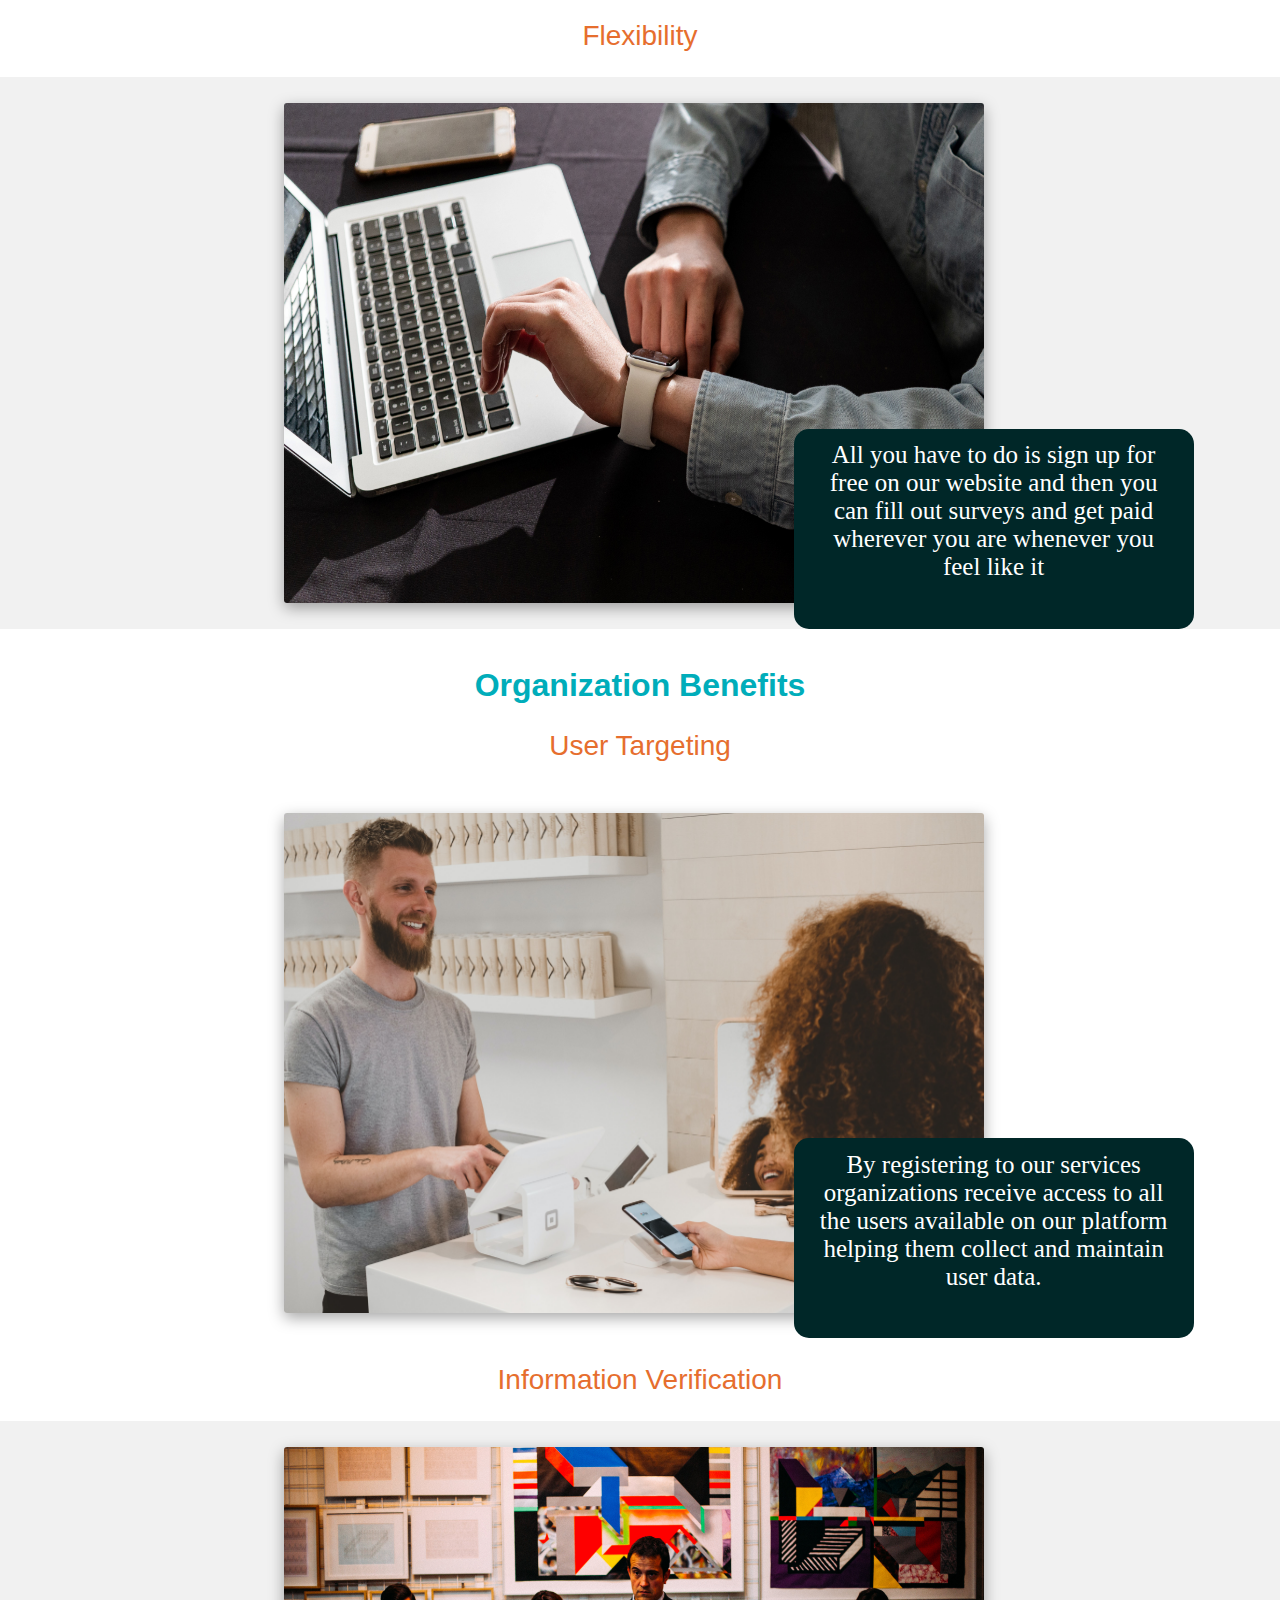
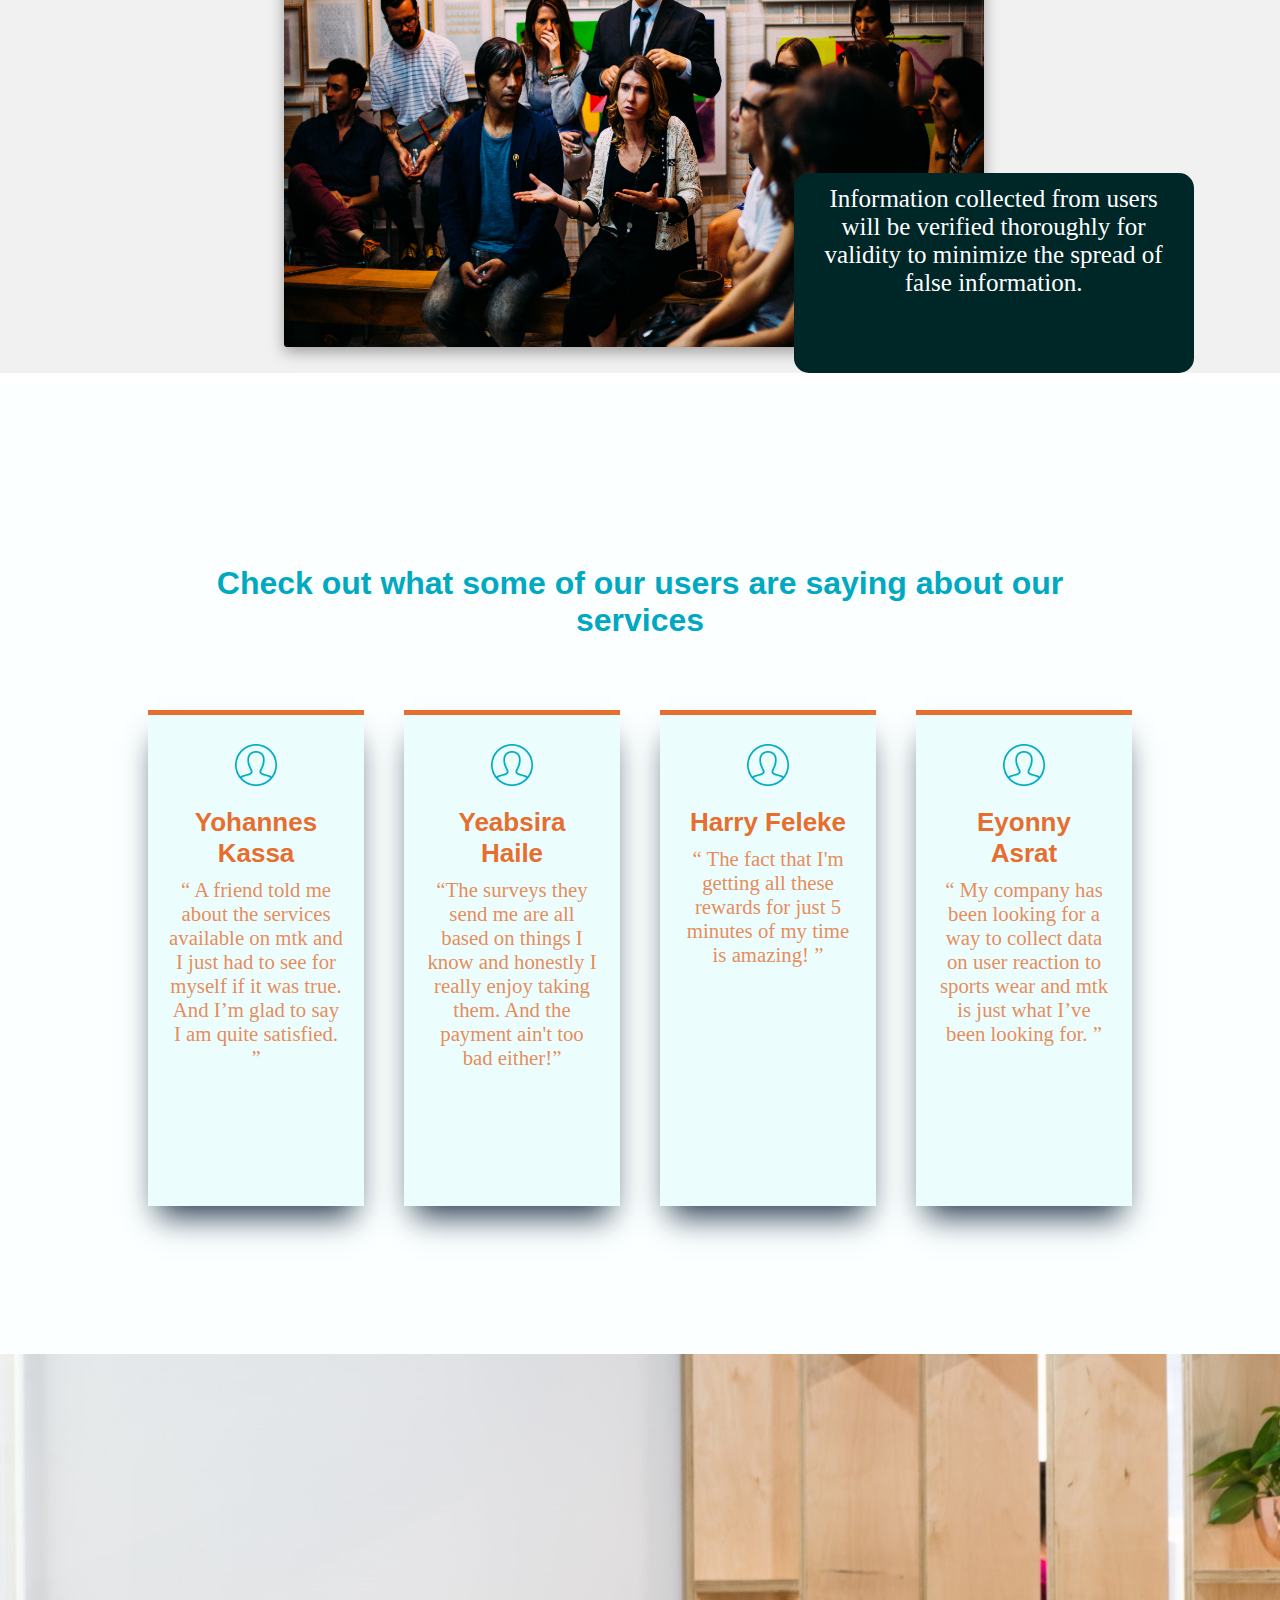
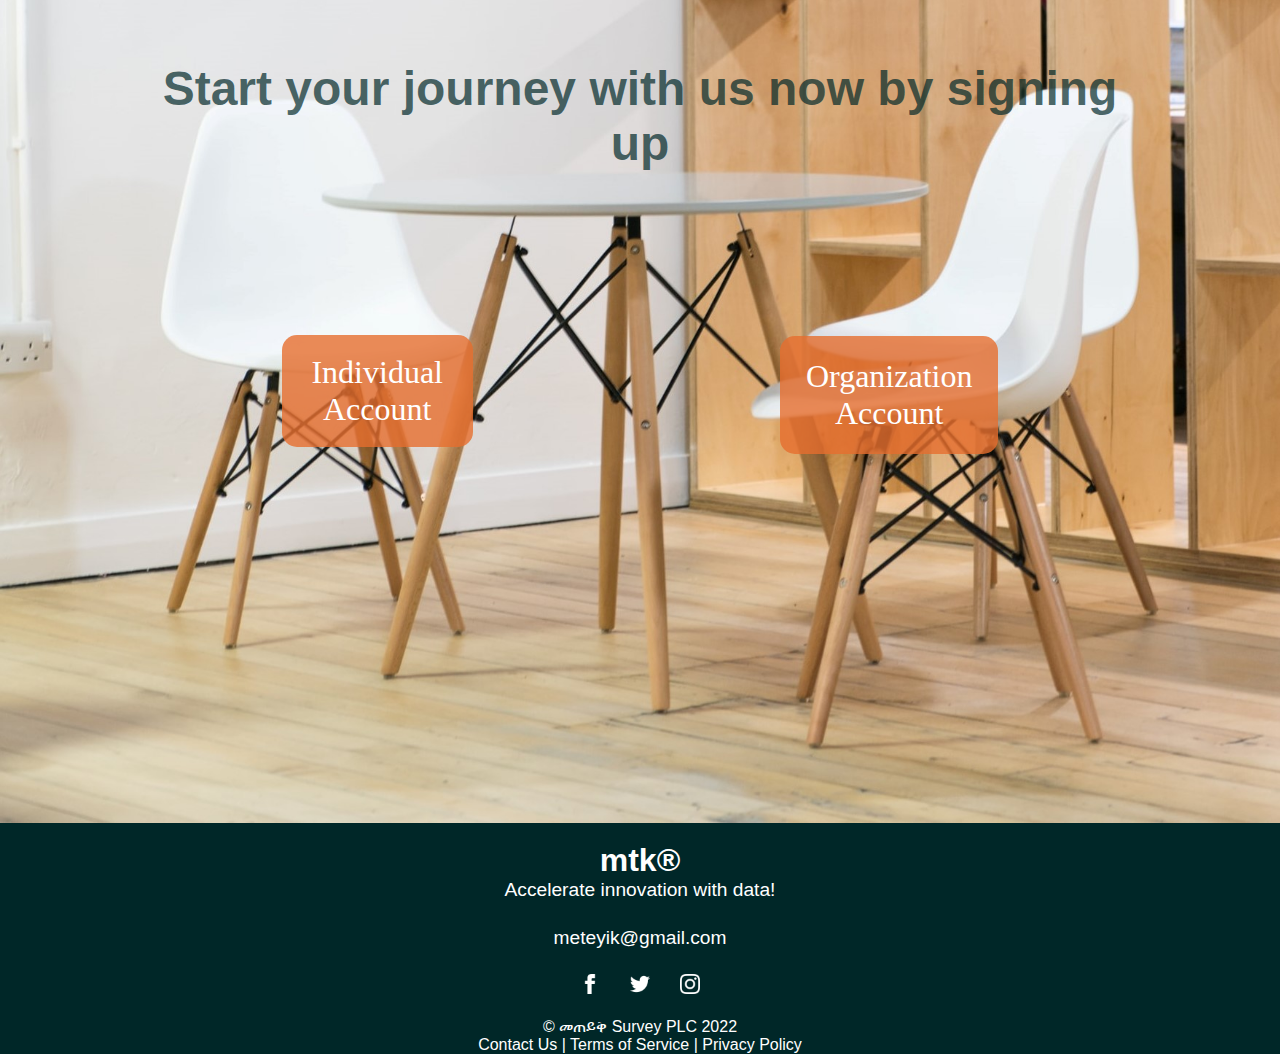
==== commit 2c7fa0e4: "homepage changes" ====
--- a/Meteyik Survey/index.html
+++ b/Meteyik Survey/index.html
@@ -28,7 +28,7 @@
                         <a href=""><li>Home</li></a>
                         <a href="Resources/html/form.html"><li>BUILD</li></a>
                         <a href="Resources/html/contact.html"><li>Contact</li></a>
-                        <a href=""><li>FAQ</li></a>
+                        <a href="Resources/html/faq.html"><li>FAQ</li></a>
                     </ul>
                 </div>
                 <div id="header-menu">
@@ -54,7 +54,7 @@
                     <a href="Resources/html/contact.html">Contact</a>
                 </li>
                 <li>
-                    <a href="">FAQ</a>
+                    <a href="Resources/html/faq.html">FAQ</a>
                 </li>
             </ul>
         </div>
@@ -86,14 +86,14 @@
                 <h3>Simplicity</h3>
                 <div class="benefit">
                     <img src="Resources/images/simplicity.jpg" alt="nothinghere">
-                    <p>
-                        All you have to do is sign up for free on our website. Fill out all the required information, after that enjoy all the payments and rewards you want. Five to ten minutes of your time is all you need.
+                    <p class="example">
+                        Fill out all the required information, after that enjoy all the payments and rewards you want.
                     </p>
                 </div>
                 <h3>Flexibility</h3>
                 <div class="benefit">
                     <img src="Resources/images/flexibility.jpg" alt="Man looking at watch">
-                    <p>
+                    <p class="example">
                         All you have to do is sign up for free on our website and then you can fill out surveys and get paid
                         wherever you are whenever you feel like it
                     </p>
@@ -102,7 +102,7 @@
                 <h3>User Targeting</h3>
                 <div class="benefit">
                     <img src="Resources/images/targeting.jpg" alt="People sitting and talking">
-                    <p>
+                    <p class="example">
                         By registering to our services organizations receive access to all the users available on our platform
                         helping them collect and maintain user data.
                     </p>
@@ -110,7 +110,7 @@
                 <h3>Information Verification</h3>
                 <div class="benefit">
                     <img src="Resources/images/verification.jpg" alt="Discussion">
-                    <p>
+                    <p class="example">
                         Information collected from users will be verified thoroughly for validity to minimize the spread of
                         false information.
                     </p>
@@ -184,7 +184,7 @@
                              mtk&reg;
                         </li>
                         <li>
-                            Data is our product
+                            Accelerate innovation with data!
                         </li>
                     </ul>
                 </div>
@@ -203,12 +203,6 @@
                     <a href="#">
                         <img src="Resources/images/ig.png" alt="Instagram icon" width="45px">
                     </a>
-                </div>
-                <div class="foot">
-                    <input type="email" name="email" value="username@domain.com">
-                    <button>
-                        <label for="email">Sign Up</label>
-                    </button>
                 </div>
             </div>
             <div id="foot-bottom">
@@ -216,7 +210,7 @@
                     &copy; መጠይቅ Survey PLC 2022
                 </div>
                 <div id="foot-right">
-                    <a href="#">Contact Us</a> |
+                    <a href="Resources/html/contact.html">Contact Us</a> |
                     <a href="#">Terms of Service</a> |
                     <a href="#">Privacy Policy</a>
                 </div>
--- a/Meteyik Survey/Resources/css/index.css
+++ b/Meteyik Survey/Resources/css/index.css
@@ -162,10 +162,18 @@
   margin-top: 15%;
   padding: 5% 7%;
 }
-.testimonybox q {
+.testimonybox:hover {
+  transform: scale(1.2);
+  /* transform: rotate(360deg); */
+  transition: 1s all;
+  background-color: #002728;
+  color: white;
+  /* transition: all 0.3s ease-in-out; */
+}
+ q {
   font-size: 175%;
   font-family: var(--font-quote);
-  color: var(--light-accent-color);
+  color: var(--lighter-orange-color);
   padding: 5% 0%;
 }
 .testimonybox h3 {
@@ -217,6 +225,7 @@
 #accounts h2 {
   font-size: 32px;
   padding: 10% 0%;
+  color: #002728b1;
 }
 .button {
   font-size: 2rem;
@@ -242,9 +251,12 @@
 }
 /* Footer */
 footer {
-  background-color: var(--primary-color);
+  backdrop-filter: blur(15px);
+  background-color: #002728;
   text-decoration: none;
   color: white;
+  /* font-weight: 400; */
+  /* letter-spacing: 1px; */
 }
 footer a:any-link {
   color: white;
@@ -259,6 +271,8 @@
 }
 .foot-top {
   padding: 6%;
+  font-size: larger;
+  /* font-weight: 600; */
 }
 .foot {
   padding: 4%;
@@ -267,30 +281,37 @@
   padding: 2%;
 }
 .foot button:hover {
-  color: var(--orange-color);
+  color: var(--primary-color);
   transition: 0.3s;
 }
 .foot a:hover {
-  color: var(--orange-color);
+  color: var(--primary-color);
   transition: 0.3s;
 }
 .foot .logo {
-  font-size: 30px;
+  font-size: xx-large;
+  font-weight: 600;
 }
 .foot input {
-  color: rgba(255, 255, 255, 0.5);
-  background-color: var(--lighter-primary-color);
+  color: whitesmoke;
+  background-color: transparent;
   border: none;
+  border-bottom: 1px solid white;
+  padding: 0.4% 0.7%;
+  border-radius: 3px;
   font-size: 16px;
 }
 .foot button {
   color: white;
-  border: none;
+  padding: 0.4% 0.7%;
+  border: 1px solid white;
+  border-radius: 2px;
+  /* border: none; */
   background-color: transparent;
-  font-size: 16px;
+  font-size: 17px;
 }
 #foot-bottom #foot-right a:hover {
-  color: var(--orange-color);
+  color: var(--lighter-orange-color);
   transition: 0.3s;
 }
 
@@ -482,14 +503,14 @@
   }
   #testimony-container {
     display: flex;
-    height: 80vh;
+    height: auto;
   }
   .testimonybox {
     flex-basis: 25%;
     padding: 2%;
     margin: 2%;
     overflow: hidden;
-    height: 55vh;
+    height: auto;
     border-radius: 15 px;
     border-top: 5px solid var(--orange-color);
     box-shadow: rgb(38, 57, 77) 0px 20px 30px -10px;
@@ -500,7 +521,7 @@
   #testimony-container .testimonybox q {
     font-size: 130%;
   }
-  .testimonybox:hover {
+  /* .testimonybox:hover {
     overflow: visible;
     height: 80%;
     transition: 0.1s;
@@ -511,65 +532,98 @@
   }
   #testimony-container .testimonybox:hover q {
     font-size: 150%;
-  }
-  .testimonybox:hover q {
+  } */
+  /* .testimonybox:hover q {
     color: var(--white-color);
     font-size: 150%;
-  }
+  } */
   .testimonybox img {
     height: 13%;
     width: auto;
   }
-  .testimonybox:hover img {
+
+  #benefits * {
+    padding: 0%;
+  }
+  #benefits h2 {
+    color: var(--primary-color);
+    font-weight: 700;
+    font-size: 32px;
+    padding: 3% 0% 0% 0%;
+  }
+  #benefits h3 {
+    color: var(--orange-color);
+    font-weight: 500;
+    font-size: 28px;
+    padding: 2%;
+  }
+  #benefits h4 {
+    font-size: 26;
+  }
+  #benefits .benefit p {
+    font-size: 100%;
+    font-family: var(--font-secondary);
+    padding: 0% 0%;
+  }
+  #benefits .benefit img {
+    padding: 0%;
+    border-radius: 25px;
+  }
+  /* .testimonybox:hover img {
     height: 13%;
     width: auto;
-  }
+  } */
   #benefits {
-    padding: 5%;
-    background-size: cover;
-    background-repeat: no-repeat;
-    overflow: hidden;
+    background-color: white;
+    color: black;
+    padding: 1% 0%;
+  }
+  #benefits .benefit {
+    display: flex;
+    justify-content: center; 
+    align-items: center; 
+    width: 100%;
+    padding: 2% 0%;
+    position: relative;
+  }
+  #benefits .benefit:nth-of-type(2) {
+    background-color: #f1f1f1;
+  }
+  #benefits .benefit:nth-of-type(4) {
+    background-color: #f1f1f1;
   }
   #benefits .benefit img {
-    border-radius: 10px;
-  }
-  .benefit {
-    display: flex;
-    text-align: center;
-    position: relative;
-    padding: 5%;
-    margin: 5% 0% 25% 0%;
-  }
-  .benefit:nth-child(2n) {
-    /* flex-direction: row-reverse; */
-  }
-  .benefit img {
-    flex-basis: 50%;
-    padding: 5%;
+    box-shadow: rgba(0, 0, 0, 0.35) 0px 5px 15px;
+    border-radius: 0px;
+    /* flex-basis: 40%; */
+    width: 700px;
+    height: 500px;
+    flex-basis: 30%;
+    margin: 0% 1% 0% 0%;
+    align-items: center;
+    border-radius: 3px;
+  }
+  #benefits .benefit p {
+    flex-basis: 30%;
+    /* border: 2px solid black; */
+    width: 400px;
+    height: 200px;
+    font-size: 25px;
+    overflow: scroll;
+    margin: 0% 2%;
+    background-color: #002728;
+    color: white;
+    padding: 1% 2%;
+    border-radius: 15px;
     position: absolute;
-    left: 0;
-    top: 0;
     bottom: 0;
-    width: 60%;
-    height: 330%;
-  }
-  #benefits .benefit p {
-    flex-basis: 50%;
-    /* padding: 0% 5% 5% 5%; */
-    position: absolute;
-    right: 0;
-    /* left: 0; */
-    bottom: 0;
-    font-size: 1.75rem;
-    top: 0;
-    width: 30%;
-    height: 100%;
-    /* box-shadow: rgba(0, 0, 0, 0.06) 0px 2px 4px 0px inset; */
-    /* overflow: hidden; */
-  }
-  .benefit p:hover {
-    /* overflow-y: auto; */
-  }
+    left: 60%;
+    /* box-shadow: rgba(0, 0, 0, 0.35) 0px 5px 15px; */
+
+
+    /* overflow-y: scroll; */
+  }
+
   #accounts {
     /* position: relative; */
     text-align: center;
@@ -603,15 +657,16 @@
   }
   .button:hover {
     color: var(--lighter-bgshade-color);
+    background-color: var(--orange-color);
   }
   .foot-top {
-    padding: 2%;
+    padding: 0.5%;
   }
   .foot {
-    padding: 2%;
+    padding: 1%;
   }
   .foot a {
-    padding: 2%;
+    padding: 1.5% 1%;
   }
 }
 /* @media only screen and (min-width: 620px) {
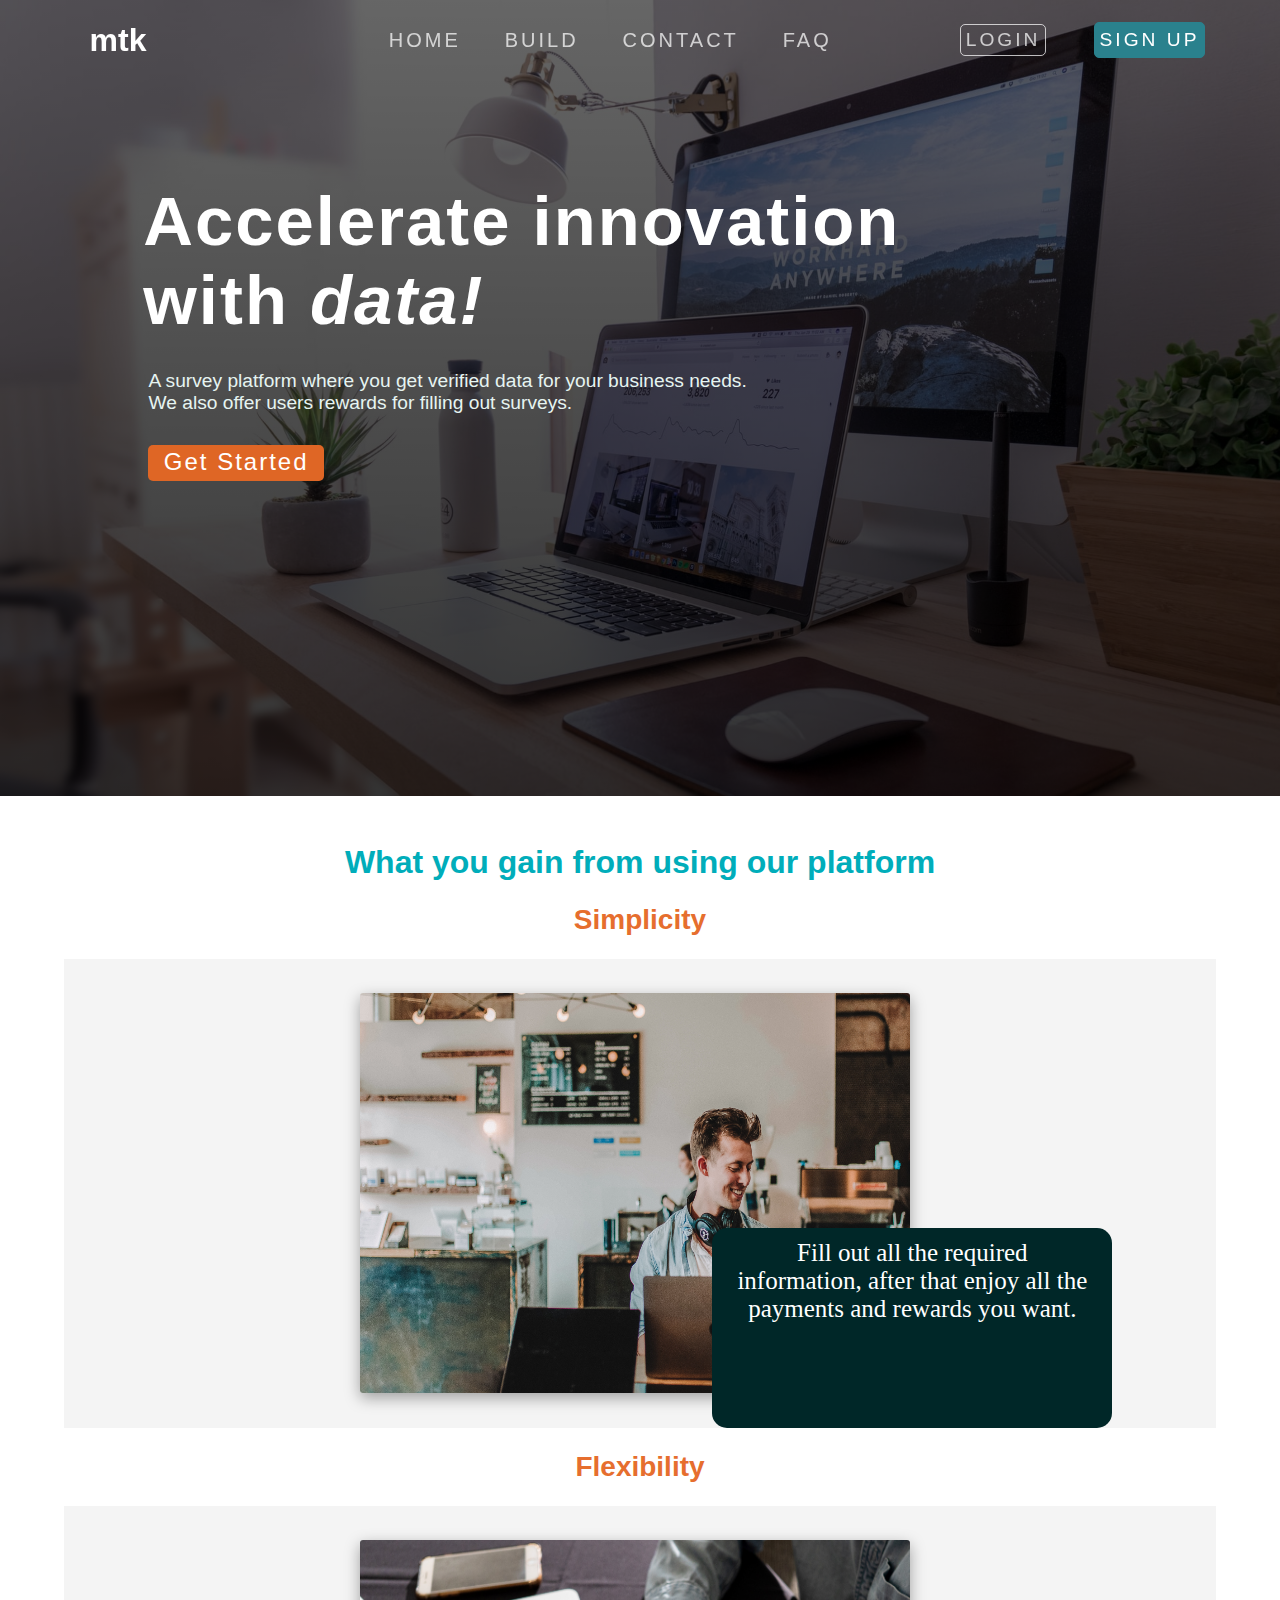
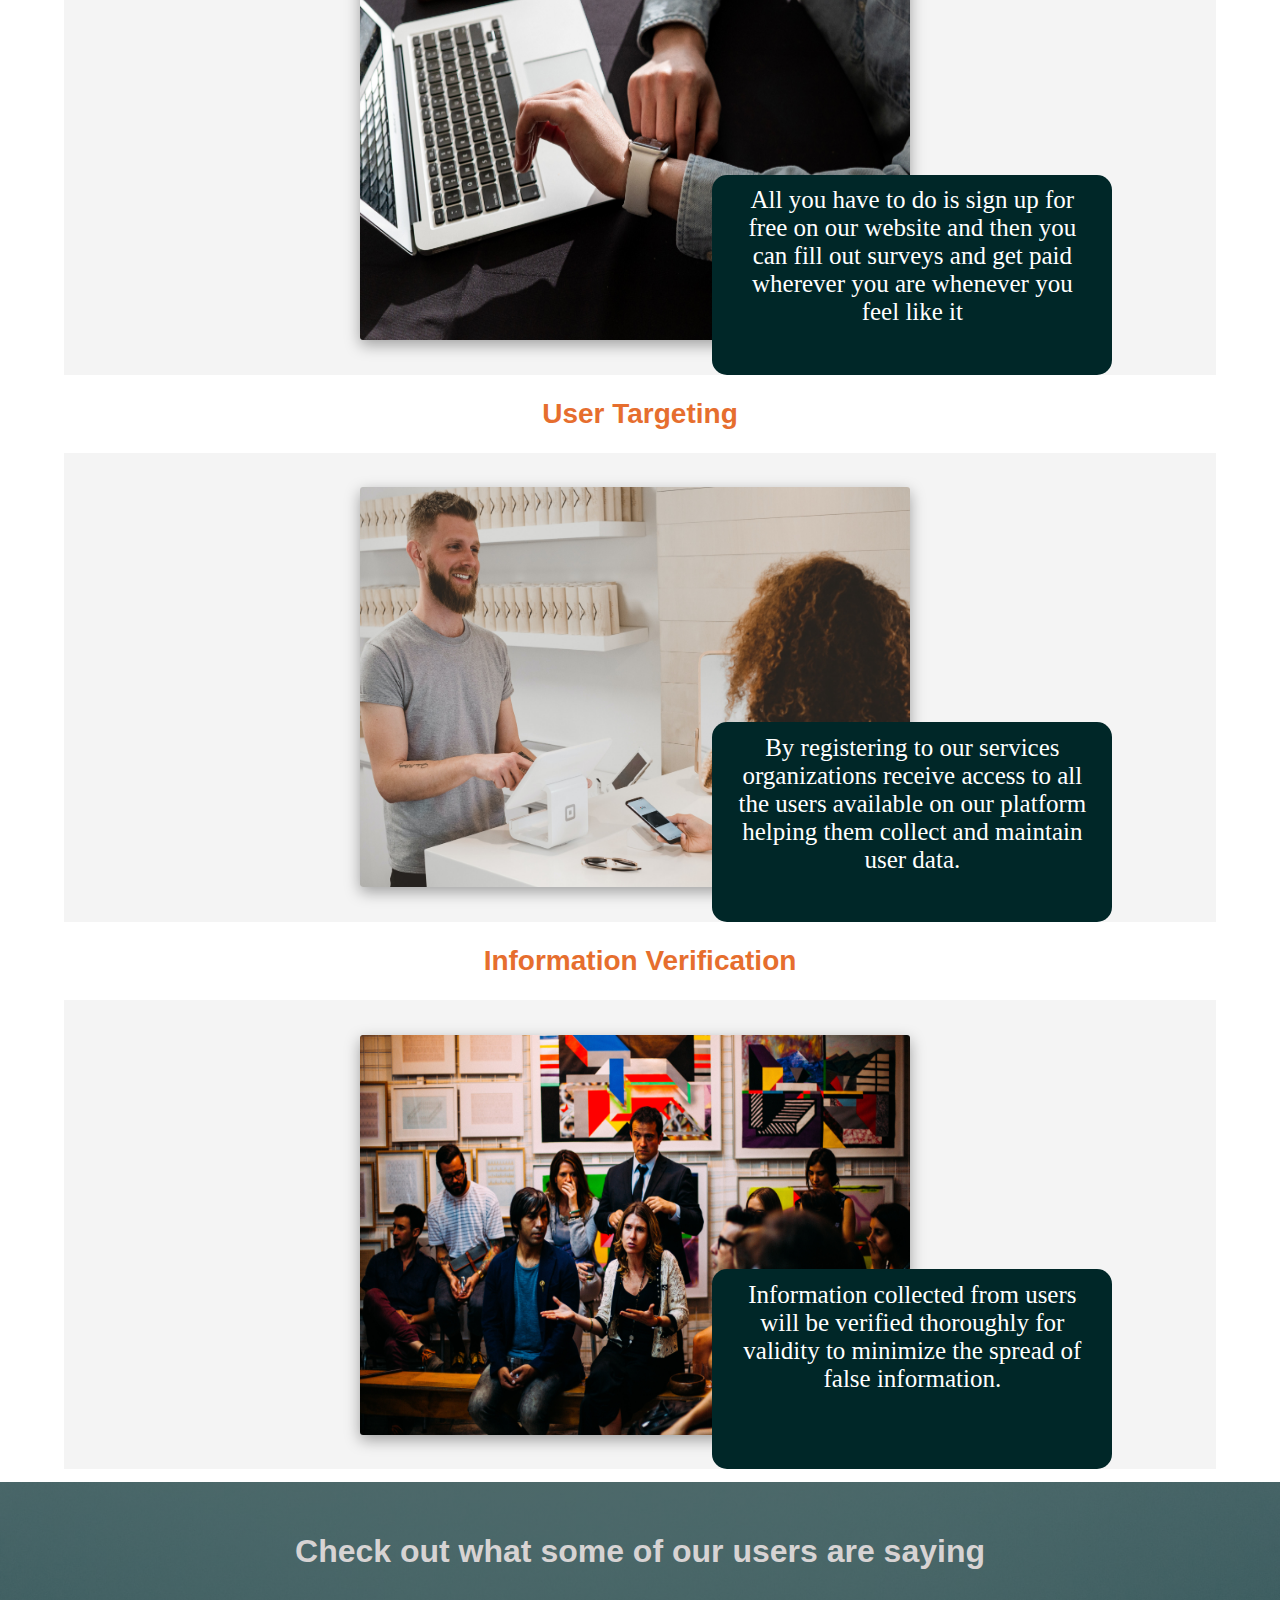
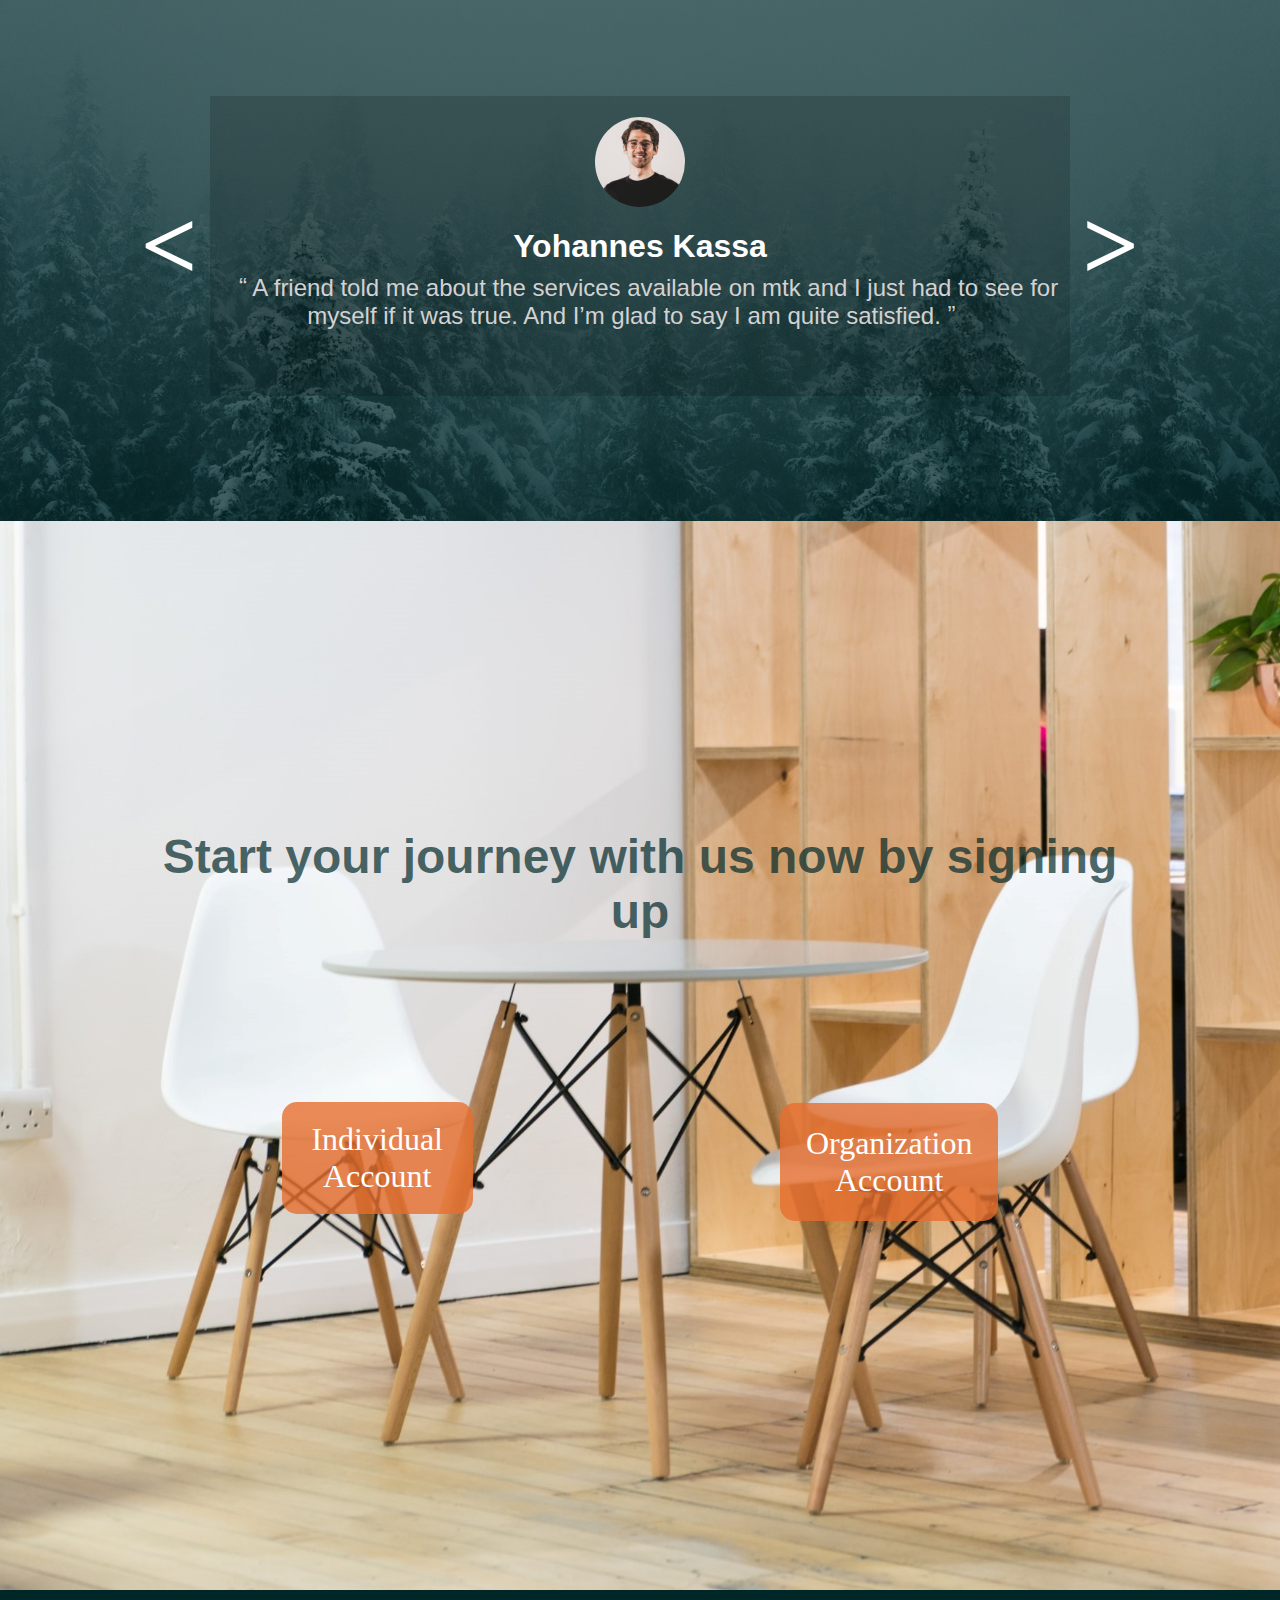
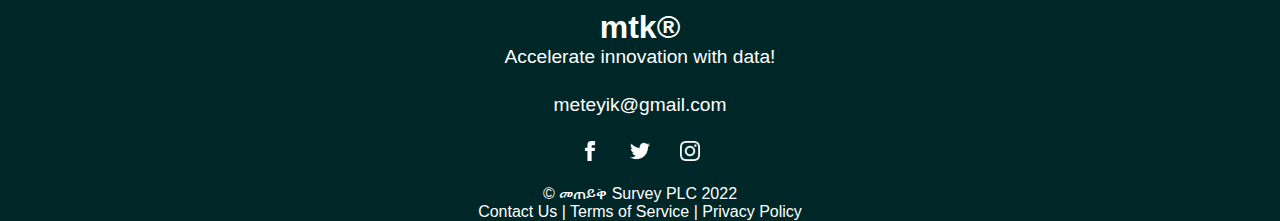
==== commit d3a6694c: "testimonial" ====
--- a/Meteyik Survey/index.html
+++ b/Meteyik Survey/index.html
@@ -82,7 +82,6 @@
         <section id="benefits">
             <div>
                 <h2>What you gain from using our platform</h2>
-                <h2>User Benefits</h2>
                 <h3>Simplicity</h3>
                 <div class="benefit">
                     <img src="Resources/images/simplicity.jpg" alt="nothinghere">
@@ -98,7 +97,6 @@
                         wherever you are whenever you feel like it
                     </p>
                 </div>
-                <h2>Organization Benefits</h2>
                 <h3>User Targeting</h3>
                 <div class="benefit">
                     <img src="Resources/images/targeting.jpg" alt="People sitting and talking">
@@ -118,10 +116,11 @@
             </div>
         </section>
         <section id="testimonial" class="ta-center">
-            <h2>Check out what some of our users are saying about our services</h2>
-            <div id="testimony-container"> 
-                <div class="testimonybox">
-                    <img src="Resources/images/userimg.png" alt="">
+            <h2>Check out what some of our users are saying</h2>
+            <div id="testimony_container"> 
+                <button onclick="prevTestimony();"><</button>
+                <div class="testimonybox example" id="t1">
+                    <img src="Resources/images/user1.jpg" alt="">
                     <h3>
                     Yohannes Kassa 
                     </h3>
@@ -129,15 +128,15 @@
                          A friend told me about the services available on mtk and I just had to see for myself if it was true. And I’m glad to say I am quite satisfied. 
                     </q>
                 </div>
-                <div class="testimonybox">
-                    <img src="Resources/images/userimg.png" alt="">
+                <div class="testimonybox example" id="t2">
+                    <img src="Resources/images/user3.jpg" alt="">
                     <h3>
                         Yeabsira Haile 
                     </h3>
                     <q>The surveys they send me are all based on things I know and honestly I really enjoy taking them. And the payment ain't too bad either!</q>
                 </div>
-                <div class="testimonybox">
-                    <img src="Resources/images/userimg.png" alt="">
+                <div class="testimonybox example" id="t3">
+                    <img src="Resources/images/user4.jpg" alt="">
                     <h3>
                     Harry Feleke 
                     </h3>
@@ -145,16 +144,17 @@
                         The fact that I'm getting all these rewards for just 5 minutes of my time is amazing!
                     </q>
                 </div>
-                <div class="testimonybox">
-                    <img src="Resources/images/userimg.png" alt="">
-                    <h3>
-                    Eyonny Asrat 
+                <div class="testimonybox example" id="t4">
+                    <img src="Resources/images/user2.jpg" alt="">
+                    <h3>
+                    Eyonadab Asrat 
                     </h3>
                     <q>
                          My company has been looking for a way to collect data on user reaction to sports wear and mtk is just what I’ve been looking for.   
                     </q>
                     
                 </div>
+                <button onclick="nextTestimony();">></button>
             </div>
         </section>
         <section id="accounts">
--- a/Meteyik Survey/Resources/css/index.css
+++ b/Meteyik Survey/Resources/css/index.css
@@ -2,6 +2,7 @@
   font-family: -apple-system, BlinkMacSystemFont, "Segoe UI", Roboto, Oxygen,
     Ubuntu, Cantarell, "Open Sans", "Helvetica Neue", sans-serif;
   position: absolute;
+  width: 100%;
 }
 /* Header */
 
@@ -143,47 +144,96 @@
   letter-spacing: 2px;
 }
 /* Testimonial section */
-#testimonial {
-  height: auto;
-  color: var(--accent-color);
-  background-color: var(--lighter-bg-color);
-  padding: 10%;
-}
-#testimonial h2 {
-  font-size: 32px;
-  padding: 5%;
-}
-#testimonial h3 {
-  font-size: 26px;
-  color: var(--orange-color);
-}
-.testimonybox {
-  background-color: var(--lighter-bgshade-color);
-  margin-top: 15%;
-  padding: 5% 7%;
-}
-.testimonybox:hover {
-  transform: scale(1.2);
-  /* transform: rotate(360deg); */
-  transition: 1s all;
-  background-color: #002728;
-  color: white;
-  /* transition: all 0.3s ease-in-out; */
-}
- q {
-  font-size: 175%;
-  font-family: var(--font-quote);
-  color: var(--lighter-orange-color);
-  padding: 5% 0%;
-}
-.testimonybox h3 {
-  padding: 5%;
-}
-.testimonybox img {
-  width: 15%;
-  height: 15%;
-  padding: 5%;
-}
+
+  #testimonial {
+    padding: 2% 0%;
+    background-image: linear-gradient(
+      180.43deg,
+      rgba(0, 39, 40, 0.695) 100%,
+      rgba(0, 39, 40, 0.576) 0%
+      
+    ),
+    url("../images/testimony.jpg");
+  background-size: cover;
+  background-repeat: no-repeat;
+  }
+  #testimonial div {
+    /* border: 2px solid black; */
+    /* display: block; */
+    transition: 2s all ease-in-out;
+  }
+  #testimonial h2 {
+    color: #d7d3d3;
+    padding: 2% 0%;
+    font-size: xx-large;
+  }
+  section #testimony_container {
+    display: flex;
+    padding: 2%;
+    align-items: center;
+    justify-content: center;
+    height: 500px;
+    border: none;
+    transition: 2s all ease-in-out;
+
+    /* flex-wrap: wrap; */
+  }
+  #testimony_container button {
+    font-size: 100px;
+    font-weight: 900;
+    border: none;
+    background-color: transparent;
+    color: white;
+    font-family: cursive;
+  }
+  #testimony_container button:hover {
+    transform: scale(1.2);
+    transition: all 0.5s;
+    /* box-shadow: rgba(255, 255, 255, 0.724) 0px 5px 15px; */
+
+  }
+  .testimonybox {
+    flex-basis: 70%;
+    display: none;
+    margin: 0% 1%;
+    height: 300px;
+    padding: 1% 0%;
+    overflow-y: scroll;
+    /* display: flex; */
+    align-items: center;
+    justify-content: center;
+    flex-wrap: wrap;
+    background-color: rgba(0, 0, 0, 0.154); #
+    /* box-shadow: rgba(255, 255, 255, 0.724) 0px 5px 15px; */
+    border-radius: 15px;
+    /* border: 2px solid white; */
+    transition: 2s all ease-in-out;
+
+
+  }
+  #t1 {
+    display: block;
+    transition: all 1s;
+
+  }
+  .testimonybox img {
+    height: 90px;
+    width: 90px;
+    margin: 1% 0%;
+    border-radius: 50px;
+  }
+  .testimonybox h3 {
+    padding: 1% 0%;
+    font-size: xx-large;
+    color: white;
+  }
+  .testimonybox q {
+    margin: 1%;
+    padding: 1%;
+    font-size: x-large;
+    color: #d3d1d1;
+  }
+
 /* Benefits */
 #benefits {
   background-color: var(--lighter-primary-color);
@@ -437,7 +487,7 @@
   }
   #header-menu a:nth-child(2) li:hover {
     color: var(--primary-color);
-    background-color: white;
+    background-color: transparent;
     transition: 0.5s ease-in-out;
   }
 
@@ -501,46 +551,6 @@
     color: white;
     background-color: rgba(255, 89, 0, 0.863);
   }
-  #testimony-container {
-    display: flex;
-    height: auto;
-  }
-  .testimonybox {
-    flex-basis: 25%;
-    padding: 2%;
-    margin: 2%;
-    overflow: hidden;
-    height: auto;
-    border-radius: 15 px;
-    border-top: 5px solid var(--orange-color);
-    box-shadow: rgb(38, 57, 77) 0px 20px 30px -10px;
-    transition: 0.1s;
-
-    /* font-size: 120%; */
-  }
-  #testimony-container .testimonybox q {
-    font-size: 130%;
-  }
-  /* .testimonybox:hover {
-    overflow: visible;
-    height: 80%;
-    transition: 0.1s;
-    background-color: rgba(0, 173, 186, 0.35);
-    border-bottom: 5px solid var(--lighter-orange-color);
-  }
-  #testimony-container .testimonybox:hover {
-  }
-  #testimony-container .testimonybox:hover q {
-    font-size: 150%;
-  } */
-  /* .testimonybox:hover q {
-    color: var(--white-color);
-    font-size: 150%;
-  } */
-  .testimonybox img {
-    height: 13%;
-    width: auto;
-  }
 
   #benefits * {
     padding: 0%;
@@ -553,7 +563,7 @@
   }
   #benefits h3 {
     color: var(--orange-color);
-    font-weight: 500;
+    font-weight: 700;
     font-size: 28px;
     padding: 2%;
   }
@@ -576,28 +586,29 @@
   #benefits {
     background-color: white;
     color: black;
-    padding: 1% 0%;
+    padding: 1% 5%;
   }
   #benefits .benefit {
     display: flex;
     justify-content: center; 
     align-items: center; 
     width: 100%;
-    padding: 2% 0%;
+    padding: 3% 7%;
     position: relative;
-  }
-  #benefits .benefit:nth-of-type(2) {
-    background-color: #f1f1f1;
-  }
-  #benefits .benefit:nth-of-type(4) {
-    background-color: #f1f1f1;
-  }
+    background-color: #f4f4f4;
+    transition: all 0.5s ease-in-out;
+  }
+  #benefits .benefit:hover {
+    transform: scale(0.9);
+    background-color: #0027282a;
+  }
+  
   #benefits .benefit img {
     box-shadow: rgba(0, 0, 0, 0.35) 0px 5px 15px;
     border-radius: 0px;
     /* flex-basis: 40%; */
-    width: 700px;
-    height: 500px;
+    width: 550px;
+    height: 400px;
     flex-basis: 30%;
     margin: 0% 1% 0% 0%;
     align-items: center;
@@ -617,7 +628,8 @@
     border-radius: 15px;
     position: absolute;
     bottom: 0;
-    left: 60%;
+    right: 7%;
+
     /* box-shadow: rgba(0, 0, 0, 0.35) 0px 5px 15px; */
 
 
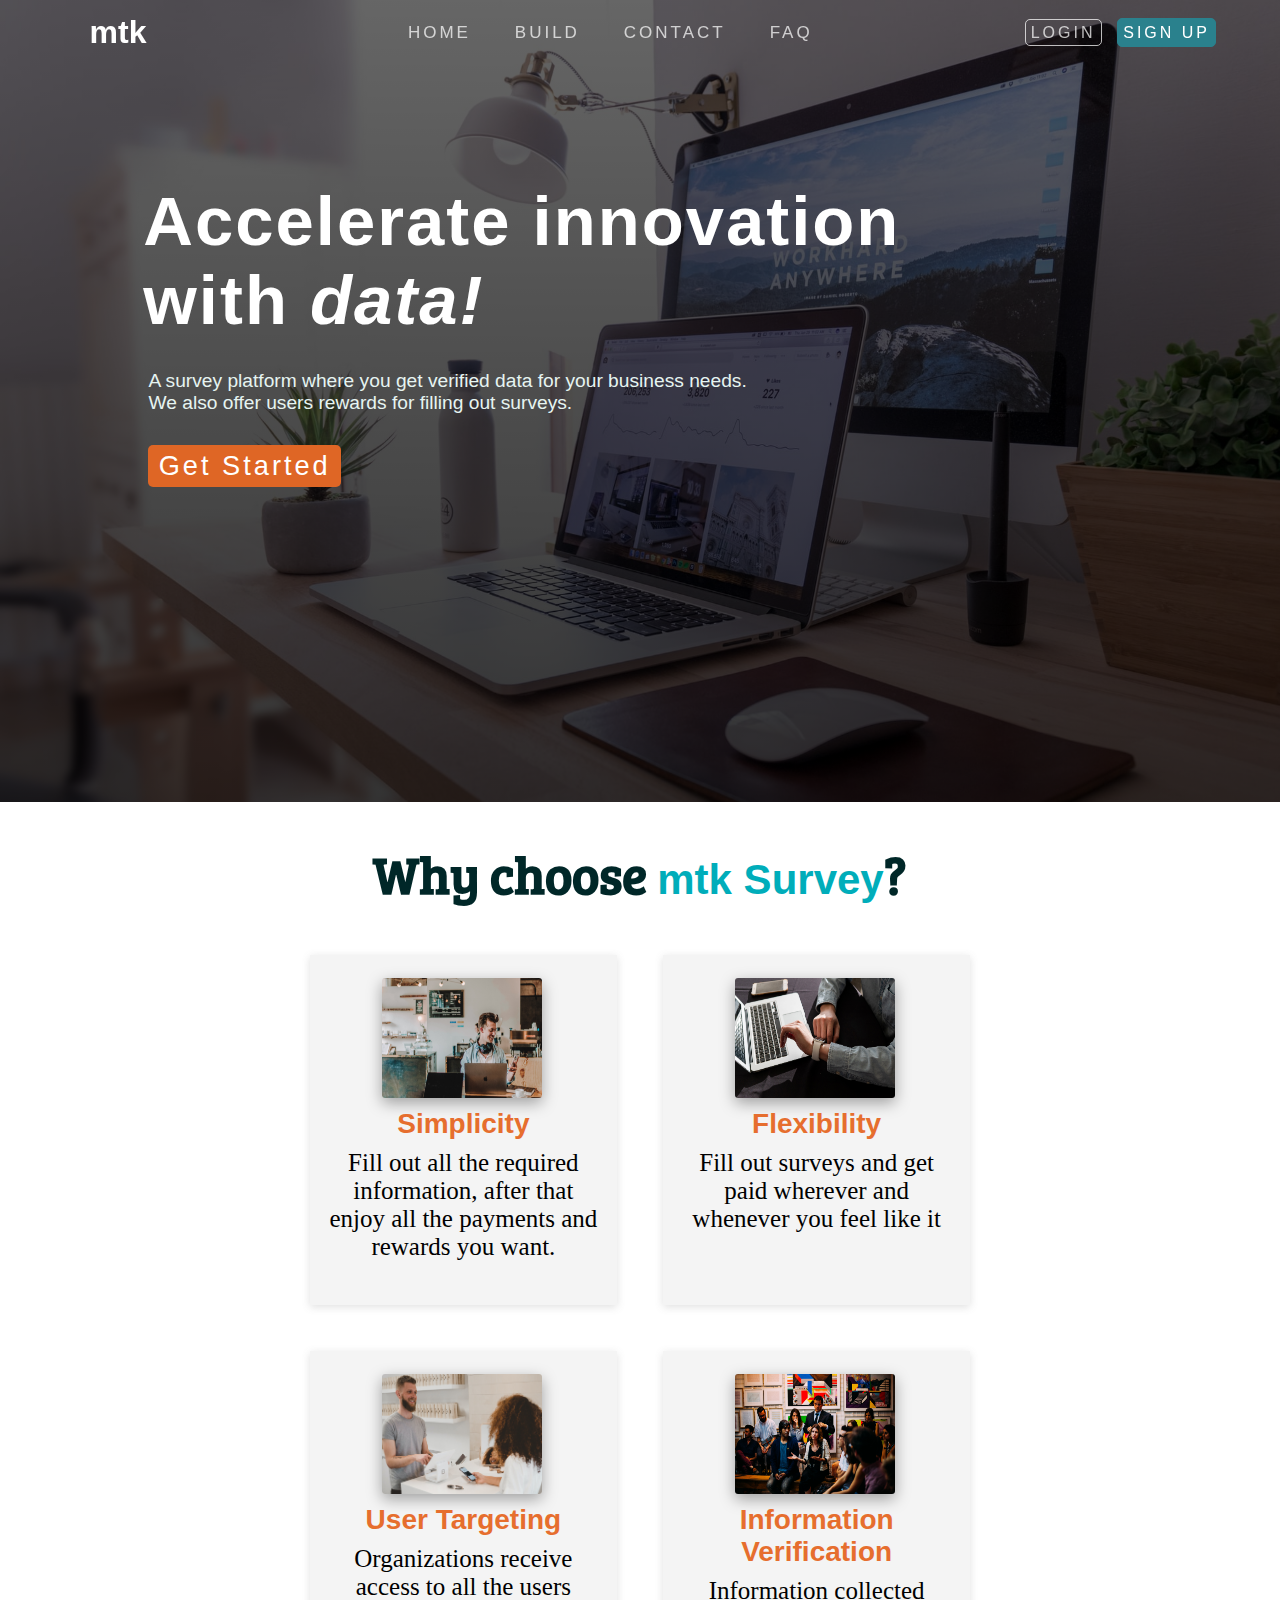
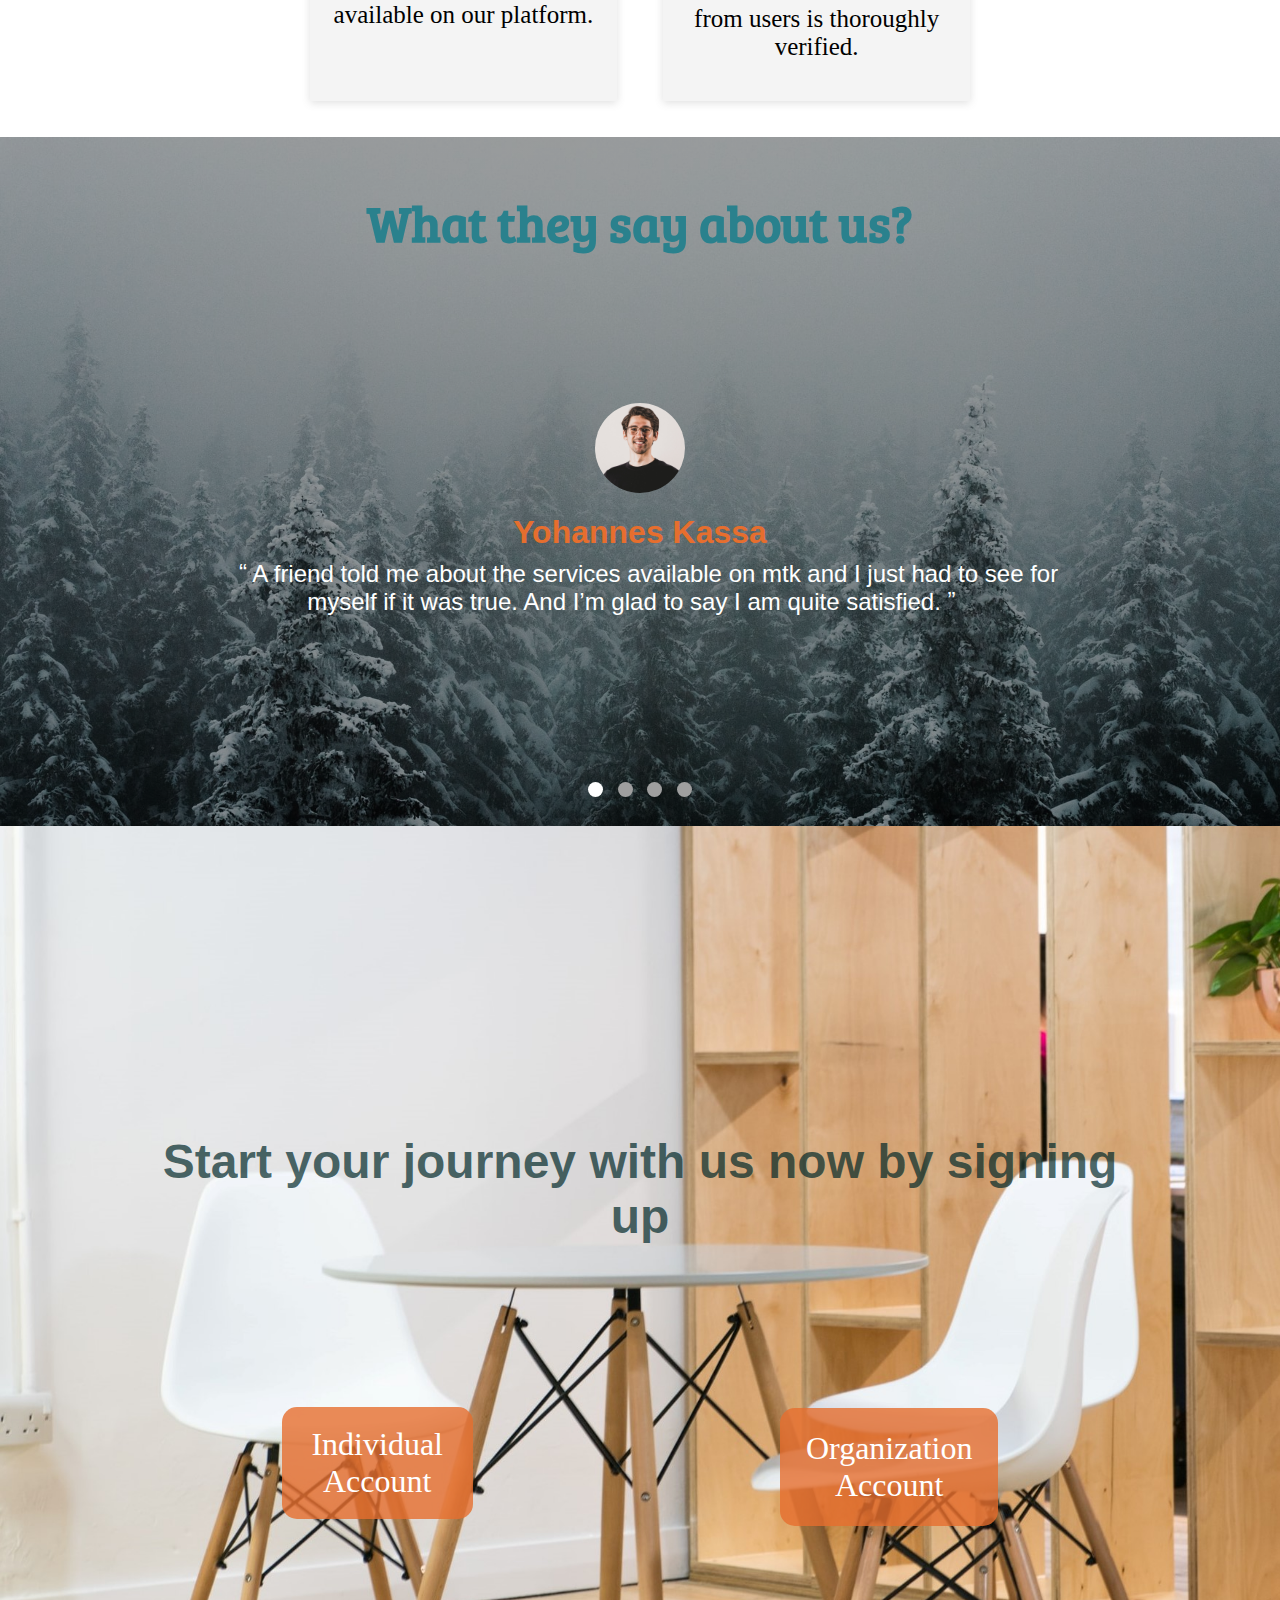
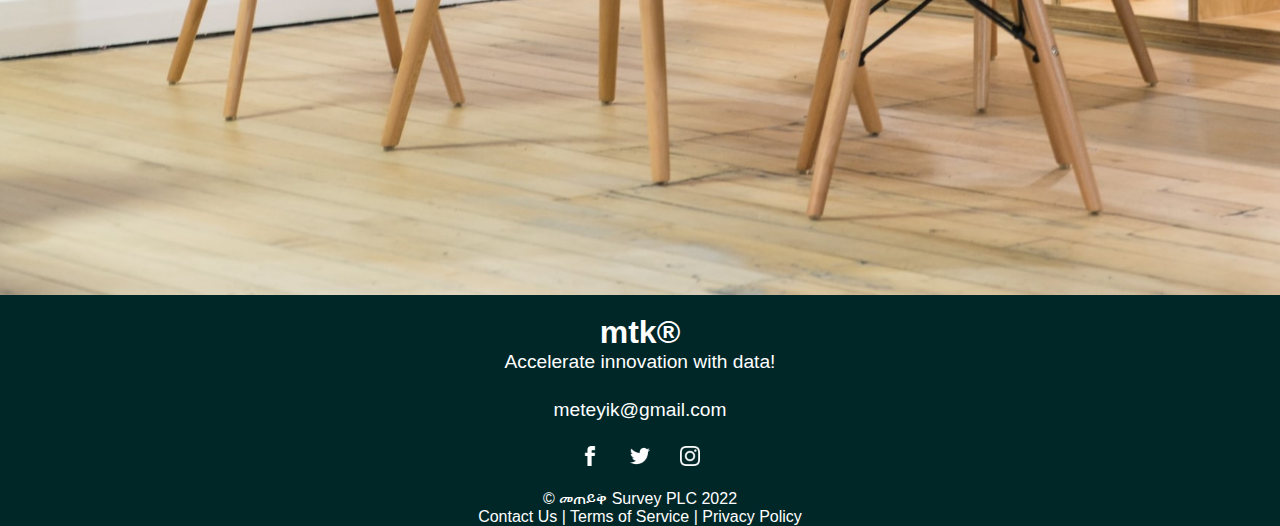
==== commit c402a63f: "some changes" ====
--- a/Meteyik Survey/index.html
+++ b/Meteyik Survey/index.html
@@ -80,52 +80,49 @@
             </div>
         </section>
         <section id="benefits">
-            <div>
-                <h2>What you gain from using our platform</h2>
-                <h3>Simplicity</h3>
-                <div class="benefit">
+            <h2>Why choose <span>mtk Survey</span>?</h2>
+            <div id="benefits_container">
+                <div class="benefit example">
                     <img src="Resources/images/simplicity.jpg" alt="nothinghere">
+                    <h3>Simplicity</h3>
                     <p class="example">
                         Fill out all the required information, after that enjoy all the payments and rewards you want.
                     </p>
                 </div>
-                <h3>Flexibility</h3>
-                <div class="benefit">
+                <div class="benefit example">
                     <img src="Resources/images/flexibility.jpg" alt="Man looking at watch">
-                    <p class="example">
-                        All you have to do is sign up for free on our website and then you can fill out surveys and get paid
-                        wherever you are whenever you feel like it
-                    </p>
-                </div>
-                <h3>User Targeting</h3>
-                <div class="benefit">
+                   <h3>Flexibility</h3>
+                    <p class="example">
+                        Fill out surveys and get paid
+                        wherever and whenever you feel like it
+                    </p>
+                </div>
+                <div class="benefit example">
                     <img src="Resources/images/targeting.jpg" alt="People sitting and talking">
-                    <p class="example">
-                        By registering to our services organizations receive access to all the users available on our platform
-                        helping them collect and maintain user data.
-                    </p>
-                </div>
-                <h3>Information Verification</h3>
-                <div class="benefit">
+                    <h3>User Targeting</h3>
+                    <p class="example">
+                        Organizations receive access to all the users available on our platform.
+                    </p>
+                </div>
+                <div class="benefit example">
                     <img src="Resources/images/verification.jpg" alt="Discussion">
-                    <p class="example">
-                        Information collected from users will be verified thoroughly for validity to minimize the spread of
-                        false information.
+                    <h3>Information Verification</h3>
+                    <p class="example">
+                        Information collected from users is thoroughly verified.
                     </p>
                 </div>
             </div>
         </section>
         <section id="testimonial" class="ta-center">
-            <h2>Check out what some of our users are saying</h2>
+            <h2>What they say about us?</h2>
             <div id="testimony_container"> 
-                <button onclick="prevTestimony();"><</button>
                 <div class="testimonybox example" id="t1">
                     <img src="Resources/images/user1.jpg" alt="">
                     <h3>
                     Yohannes Kassa 
                     </h3>
                     <q>
-                         A friend told me about the services available on mtk and I just had to see for myself if it was true. And I’m glad to say I am quite satisfied. 
+                          A friend told me about the services available on mtk and I just had to see for myself if it was true. And I’m glad to say I am quite satisfied. 
                     </q>
                 </div>
                 <div class="testimonybox example" id="t2">
@@ -154,8 +151,11 @@
                     </q>
                     
                 </div>
-                <button onclick="nextTestimony();">></button>
-            </div>
+            </div>
+            <button id="changebtn1" onclick="changeTestimony(1)" class="selectbtn"></button>
+            <button id="changebtn2" onclick="changeTestimony(2)"></button>
+            <button id="changebtn3" onclick="changeTestimony(3)"></button>
+            <button id="changebtn4" onclick="changeTestimony(4)"></button>
         </section>
         <section id="accounts">
             <div>
--- a/Meteyik Survey/Resources/css/index.css
+++ b/Meteyik Survey/Resources/css/index.css
@@ -8,10 +8,10 @@
 
 header {
   width: 100%;
-  height: 80px;
+  height: 65px;
   background-color: var(--background);
   position: fixed;
-  z-index: 1;
+  z-index: 2;
   top: 0;
   right: 0;
   transition: all 1000ms;
@@ -66,6 +66,9 @@
   width: 12%;
   height: 70%;
   padding-right: 5%;
+}
+#header-menu ul {
+  justify-content: flex-end;
 }
 #header-menu a {
   display: none;
@@ -139,7 +142,7 @@
   margin: 2%;
   color: white;
   background-color: rgb(223, 102, 37);
-  font-size: 1.5rem;
+  font-size: 1.7rem;
   font-weight: 400;
   letter-spacing: 2px;
 }
@@ -149,8 +152,8 @@
     padding: 2% 0%;
     background-image: linear-gradient(
       180.43deg,
-      rgba(0, 39, 40, 0.695) 100%,
-      rgba(0, 39, 40, 0.576) 0%
+      rgba(0, 0, 0, 0.388) 0%,
+      rgba(0, 0, 0, 0.385) 100%
       
     ),
     url("../images/testimony.jpg");
@@ -163,9 +166,10 @@
     transition: 2s all ease-in-out;
   }
   #testimonial h2 {
-    color: #d7d3d3;
+    color: rgb(42, 129, 141);
     padding: 2% 0%;
-    font-size: xx-large;
+    font-size: 50px;
+    font-family: var(--font-main);
   }
   section #testimony_container {
     display: flex;
@@ -174,21 +178,28 @@
     justify-content: center;
     height: 500px;
     border: none;
-    transition: 2s all ease-in-out;
+    transition: 2s all;
 
     /* flex-wrap: wrap; */
   }
-  #testimony_container button {
-    font-size: 100px;
-    font-weight: 900;
-    border: none;
-    background-color: transparent;
-    color: white;
-    font-family: cursive;
-  }
-  #testimony_container button:hover {
-    transform: scale(1.2);
+  #testimonial button {
+    background-color: rgb(159, 159, 159);
+    padding: 0%;
+    width: 15px;
+    height: 15px;
+    border: 0px solid transparent;
+    border-radius: 50%;
+    margin: 0% 5px;
     transition: all 0.5s;
+    /* border: none; */
+  }
+  #testimonial .selectbtn {
+    background-color: white;
+  }
+  #testimonial button:hover {
+    /* transform: scale(1.2); */
+    transition: all 0.5s;
+    background-color: #d3d2d2;
     /* box-shadow: rgba(255, 255, 255, 0.724) 0px 5px 15px; */
 
   }
@@ -203,13 +214,14 @@
     align-items: center;
     justify-content: center;
     flex-wrap: wrap;
-    background-color: rgba(0, 0, 0, 0.154); #
+    /* background-color: rgba(0, 0, 0, 0.154);  */
     /* box-shadow: rgba(255, 255, 255, 0.724) 0px 5px 15px; */
     border-radius: 15px;
     /* border: 2px solid white; */
     transition: 2s all ease-in-out;
-
-
+  }
+  .testimonybox span {
+    font-size: 50px;
   }
   #t1 {
     display: block;
@@ -225,47 +237,126 @@
   .testimonybox h3 {
     padding: 1% 0%;
     font-size: xx-large;
-    color: white;
+    color: var(--orange-color);
   }
   .testimonybox q {
     margin: 1%;
     padding: 1%;
     font-size: x-large;
-    color: #d3d1d1;
+    color: white;
   }
 
 /* Benefits */
-#benefits {
-  background-color: var(--lighter-primary-color);
-  color: white;
-  height: auto;
-  padding: 10%;
-}
 #benefits * {
-  padding: 5%;
+  padding: 0%;
 }
 #benefits h2 {
-  color: white;
-  font-weight: 300;
-  font-size: 32px;
+  color: #002728;
+  font-weight: 700;
+  font-size: 52px;
+  font-family: var(--font-main);
+  padding: 3% 0% 3% 0%;
+}
+#benefits h2 span {
+  font-size: 42px;
+  color: var(--primary-color);
+  font-family: -apple-system, BlinkMacSystemFont, 'Segoe UI', Roboto, Oxygen, Ubuntu, Cantarell, 'Open Sans', 'Helvetica Neue', sans-serif;
 }
 #benefits h3 {
   color: var(--orange-color);
-  font-weight: 200;
+  font-weight: 700;
   font-size: 28px;
-  padding-bottom: 7%;
+  padding: 2%;
 }
 #benefits h4 {
   font-size: 26;
 }
 #benefits .benefit p {
-  font-size: 175%;
+  font-size: 100%;
   font-family: var(--font-secondary);
-  padding: 5% 0%;
+  padding: 0% 0%;
 }
 #benefits .benefit img {
   padding: 0%;
   border-radius: 25px;
+}
+/* .testimonybox:hover img {
+  height: 13%;
+  width: auto;
+} */
+#benefits {
+  /* background-color: white; */
+  color: black;
+  padding: 1% 20%;
+  /* display: flex; */
+  /* align-items: center;
+  justify-content: center; */
+  /* flex-wrap: wrap; */
+
+}
+#benefits #benefits_container {
+  /* width: 40%; */
+  
+  display: flex;
+  align-items: baseline;
+  justify-content: center;
+  flex-wrap: wrap;
+}
+#benefits .benefit {
+  /* display: flex; */
+  /* justify-content: space-around;  */
+  /* align-items: center;  */
+  /* width: 10%; */
+  flex-basis: 100%;
+  overflow: scroll;
+  padding: 3% 1% 1% 1%;
+  margin: 3%;
+  width: 200px;
+  height: 350px;
+  position: relative;
+  background-color: #f4f4f4;
+  box-shadow: rgba(99, 99, 99, 0.2) 0px 2px 8px 0px;
+  transition: all 0.5s ease-in-out;
+}
+#benefits .benefit:hover {
+  transform: scale(0.9);
+  background-color: #0027282a;
+}
+/* #benefits div {
+  justify-content: flex-end;
+} */
+#benefits .benefit img {
+  box-shadow: rgba(0, 0, 0, 0.35) 0px 5px 15px;
+  border-radius: 0px;
+  /* flex-basis: 40%; */
+  width: 160px;
+  height: 120px;
+  flex-basis: 50%;
+  margin: 0% 1% 0% 0%;
+  /* align-items: center; */
+  border-radius: 3px;
+}
+#benefits .benefit p {
+  flex-basis: 50%;
+  /* border: 2px solid black; */
+  /* width: 400px; */
+  /* height: 200px; */
+  font-size: 25px;
+  /* overflow: scroll; */
+  margin: 0% 2%;
+  color: black;
+  padding: 1% 2%;
+  border-radius: 15px;
+  /* position: absolute; */
+  /* bottom: 0; */
+  /* right: 7%; */
+  text-align: center;
+  
+
+  /* box-shadow: rgba(0, 0, 0, 0.35) 0px 5px 15px; */
+
+
+  /* overflow-y: scroll; */
 }
 /* Call to Action */
 #accounts {
@@ -406,15 +497,15 @@
   .inner-heading #header-nav {
     flex-basis: 60%;
     width: 100%;
-    font-size: 1.25rem;
+    font-size: 17px;
     font-family: var(--font-secondary);
     padding: 0% 0% 0% 10%;
   }
   #header-nav a {
     position: relative;
-    padding-left: 7%;
+    margin-left: 7%;
     color: var(--nav);
-    font-weight: 300;
+    font-weight: 400;
     letter-spacing: 3px;
     transition: 0.3s ease-in-out;
     text-transform: uppercase;
@@ -454,12 +545,13 @@
   #header-menu {
     flex-basis: 30%;
     width: 100%;
-    font-size: 1.2rem;
+    font-size: 16px;
+    /* font-weight: 800; */
     font-family: -apple-system, BlinkMacSystemFont, "Segoe UI", Roboto, Oxygen,
       Ubuntu, Cantarell, "Open Sans", "Helvetica Neue", sans-serif;
   }
   #header-menu a {
-    padding-left: 15%;
+    margin-left: 5%;
     display: block;
   }
   #header-menu a li {
@@ -467,7 +559,7 @@
     border-radius: 5px;
     color: var(--nav);
     padding: 5% 5px;
-    font-weight: 300;
+    font-weight: 500;
     letter-spacing: 3px;
     text-transform: uppercase;
   }
@@ -536,15 +628,15 @@
     /* border: 3px solid var(--orange-color); */
     border-radius: 5px;
     border: var(--orange-color);
-    padding: 0.3% 1.5% 0.5% 1.5%;
+    padding: 0.5% 1%;
     font-family: -apple-system, BlinkMacSystemFont, "Segoe UI", Roboto, Oxygen,
       Ubuntu, Cantarell, "Open Sans", "Helvetica Neue", sans-serif;
     margin: 2%;
     color: white;
     background-color: rgb(223, 102, 37);
-    font-size: 1.5rem;
+    font-size: 1.7rem;
     font-weight: 400;
-    letter-spacing: 2px;
+    letter-spacing: 3px;
     /* font-family: var(--font-main); */
   }
   #herosection button:hover {
@@ -552,88 +644,8 @@
     background-color: rgba(255, 89, 0, 0.863);
   }
 
-  #benefits * {
-    padding: 0%;
-  }
-  #benefits h2 {
-    color: var(--primary-color);
-    font-weight: 700;
-    font-size: 32px;
-    padding: 3% 0% 0% 0%;
-  }
-  #benefits h3 {
-    color: var(--orange-color);
-    font-weight: 700;
-    font-size: 28px;
-    padding: 2%;
-  }
-  #benefits h4 {
-    font-size: 26;
-  }
-  #benefits .benefit p {
-    font-size: 100%;
-    font-family: var(--font-secondary);
-    padding: 0% 0%;
-  }
-  #benefits .benefit img {
-    padding: 0%;
-    border-radius: 25px;
-  }
-  /* .testimonybox:hover img {
-    height: 13%;
-    width: auto;
-  } */
-  #benefits {
-    background-color: white;
-    color: black;
-    padding: 1% 5%;
-  }
   #benefits .benefit {
-    display: flex;
-    justify-content: center; 
-    align-items: center; 
-    width: 100%;
-    padding: 3% 7%;
-    position: relative;
-    background-color: #f4f4f4;
-    transition: all 0.5s ease-in-out;
-  }
-  #benefits .benefit:hover {
-    transform: scale(0.9);
-    background-color: #0027282a;
-  }
-  
-  #benefits .benefit img {
-    box-shadow: rgba(0, 0, 0, 0.35) 0px 5px 15px;
-    border-radius: 0px;
-    /* flex-basis: 40%; */
-    width: 550px;
-    height: 400px;
-    flex-basis: 30%;
-    margin: 0% 1% 0% 0%;
-    align-items: center;
-    border-radius: 3px;
-  }
-  #benefits .benefit p {
-    flex-basis: 30%;
-    /* border: 2px solid black; */
-    width: 400px;
-    height: 200px;
-    font-size: 25px;
-    overflow: scroll;
-    margin: 0% 2%;
-    background-color: #002728;
-    color: white;
-    padding: 1% 2%;
-    border-radius: 15px;
-    position: absolute;
-    bottom: 0;
-    right: 7%;
-
-    /* box-shadow: rgba(0, 0, 0, 0.35) 0px 5px 15px; */
-
-
-    /* overflow-y: scroll; */
+    flex-basis: 40%;
   }
 
   #accounts {
--- a/Meteyik Survey/Resources/css/style.css
+++ b/Meteyik Survey/Resources/css/style.css
@@ -242,6 +242,11 @@
   width: 100%;
   padding-top: 80px;
   background-color: black;
+  position: fixed;
+  top: 0;
+  left: 0;
+  right: 0;
+  z-index: 1;
   /* transition: 0.3s all ease-in-out; */
 }
 #asideinfo {
